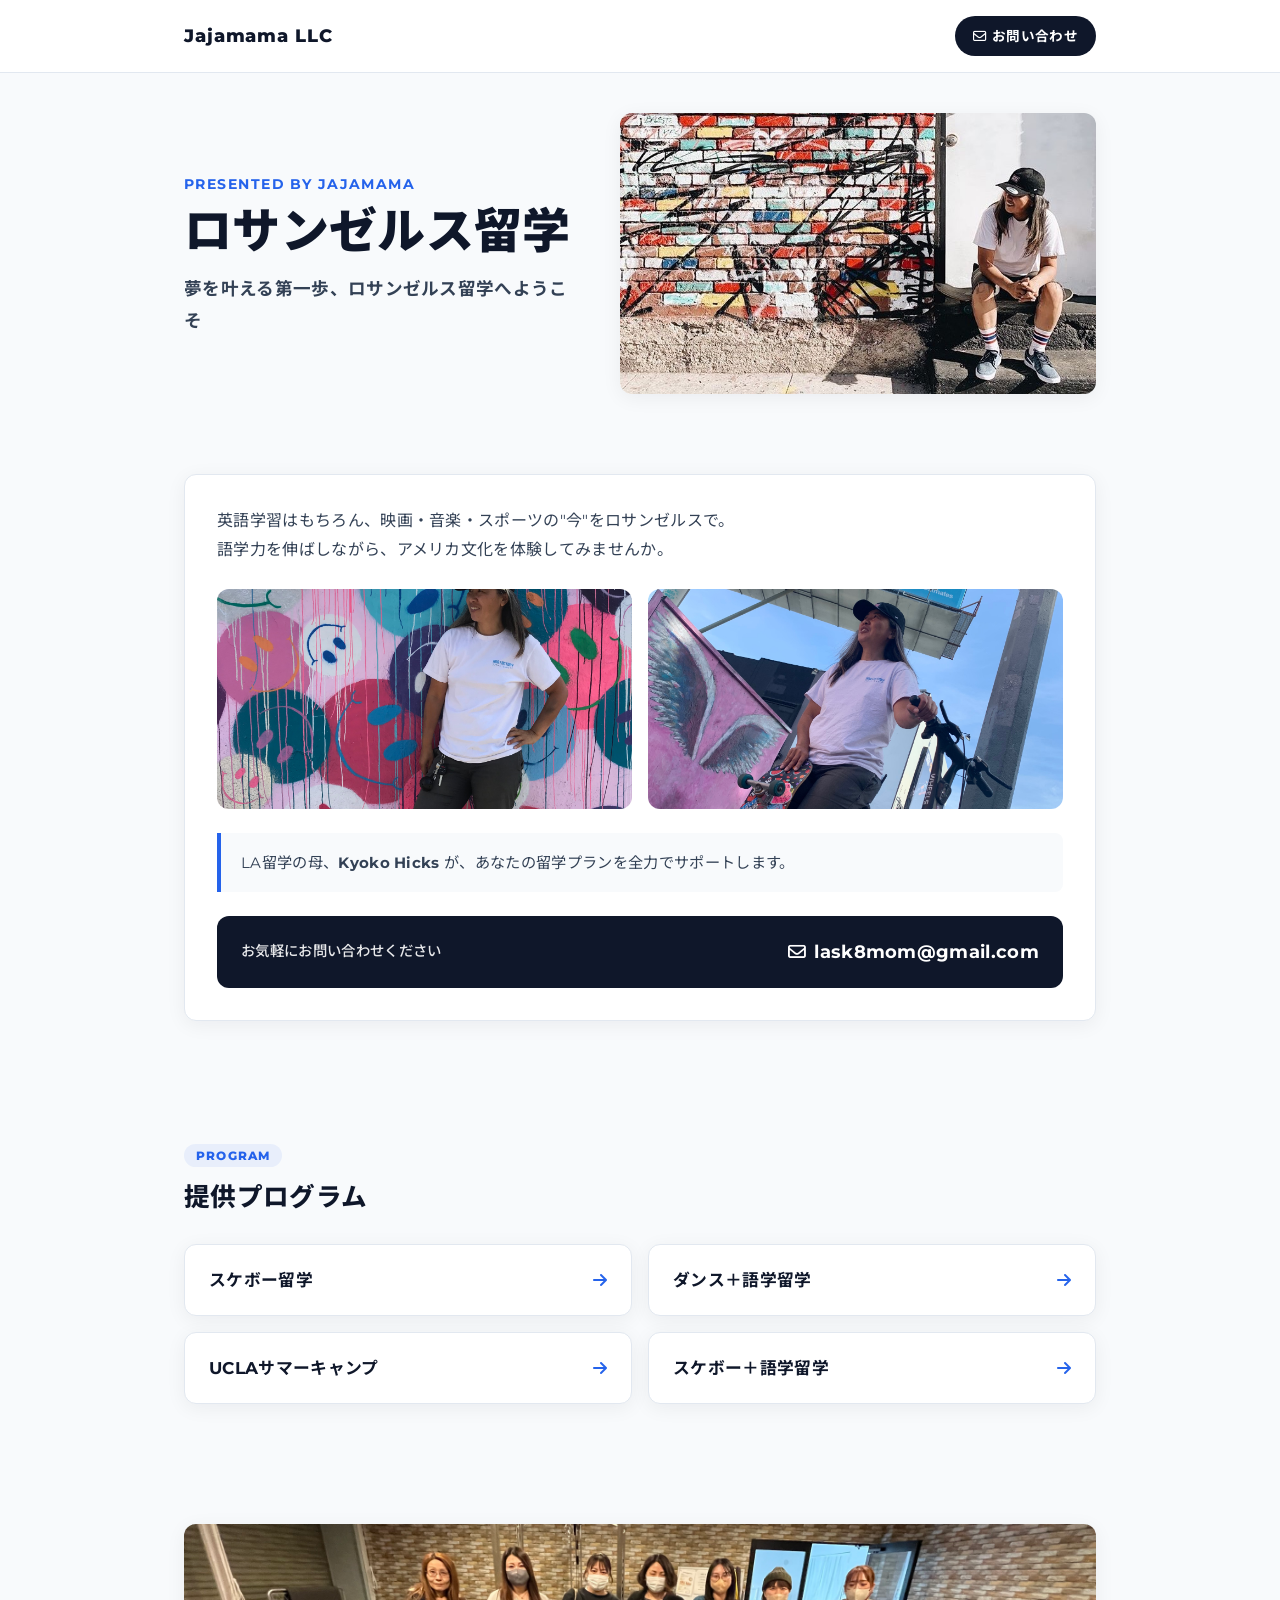
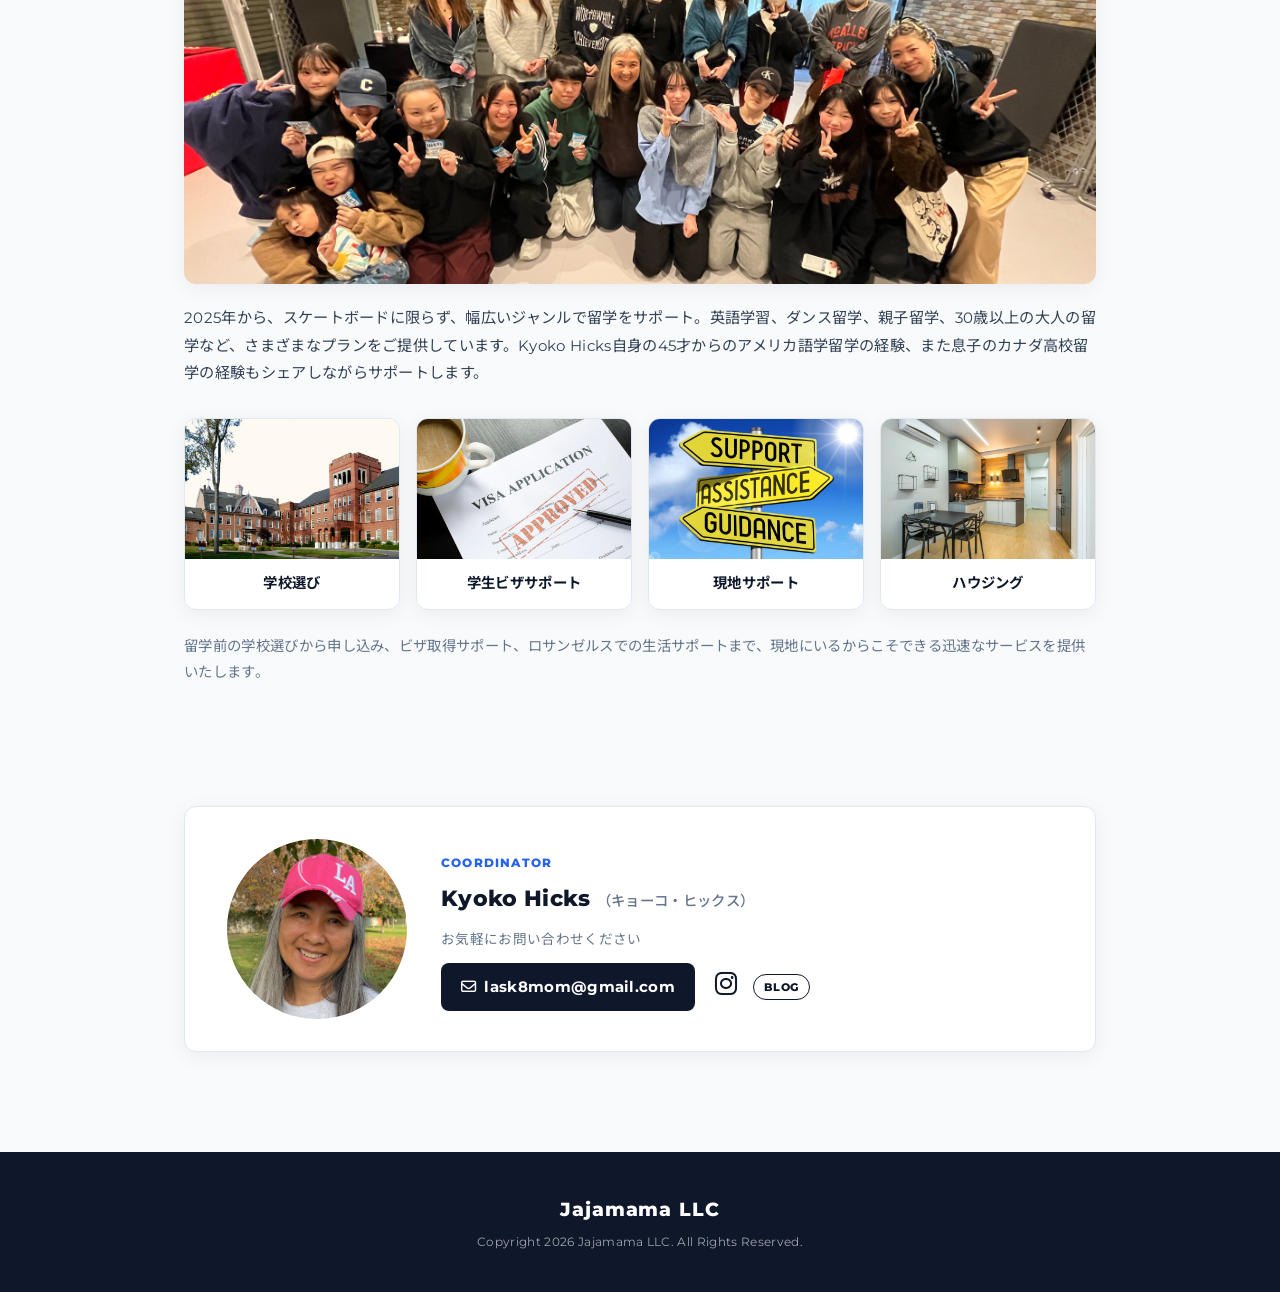
==== index.html @ 01b71aa6 "2.4" ====
<!DOCTYPE html>
<html lang="ja">
<head>
  <meta charset="UTF-8">
  <meta name="viewport" content="width=device-width, initial-scale=1.0">
  <title>ロサンゼルス留学 | Presented by Jajamama</title>
  
  <!-- Cool Modern Fonts (Montserrat & Noto Sans JP) -->
  <link rel="preconnect" href="https://fonts.googleapis.com">
  <link rel="preconnect" href="https://fonts.gstatic.com" crossorigin>
  <link href="https://fonts.googleapis.com/css2?family=Montserrat:wght@600;700;800&family=Noto+Sans+JP:wght@400;500;700;900&display=swap" rel="stylesheet">
  
  <!-- FontAwesome Icons -->
  <link rel="stylesheet" href="https://cdnjs.cloudflare.com/ajax/libs/font-awesome/6.4.0/css/all.min.css">
  <link rel="stylesheet" href="css/style.css?v=2">
</head>
<body>

  <!-- トップナビゲーションバー -->
  <header class="navbar">
    <div class="nav-container">
      <div class="brand-logo">Jajamama LLC</div>
      <a href="mailto:lask8mom@gmail.com" class="nav-btn">
        <i class="fa-regular fa-envelope"></i> お問い合わせ
      </a>
    </div>
  </header>

  <!-- ヒーローセクション -->
  <section class="hero-section">
    <div class="container">
      <div class="hero-inner">
        <div class="hero-text">
          <p class="hero-sub">Presented by Jajamama</p>
          <h1 class="hero-title">ロサンゼルス留学</h1>
          <p class="hero-lead">夢を叶える第一歩、ロサンゼルス留学へようこそ</p>
        </div>
        <div class="hero-img-wrap">
          <img src="images/hero.jpg" alt="ロサンゼルス留学 Main Image">
        </div>
      </div>
    </div>
  </section>

  <main class="main-body">

    <!-- イントロダクション -->
    <section class="section intro-section">
      <div class="container">
        <div class="intro-box">
          <p class="intro-desc">
            英語学習はもちろん、映画・音楽・スポーツの"今"をロサンゼルスで。<br>語学力を伸ばしながら、アメリカ文化を体験してみませんか。
          </p>

          <div class="sub-images-grid">
            <div class="img-card"><img src="images/kyoko1.jpg" alt="LAの様子1"></div>
            <div class="img-card"><img src="images/kyoko2.jpg" alt="LAの様子2"></div>
          </div>

          <p class="coordinator-note">
            LA留学の母、<strong>Kyoko Hicks</strong> が、あなたの留学プランを全力でサポートします。
          </p>

          <div class="contact-cta">
            <span class="cta-label">お気軽にお問い合わせください</span>
            <a href="mailto:lask8mom@gmail.com" class="email-btn">
              <i class="fa-regular fa-envelope"></i> lask8mom@gmail.com
            </a>
          </div>
        </div>
      </div>
    </section>

    <!-- プログラム（PROGRAM） -->
    <section class="section program-section">
      <div class="container">
        <div class="section-title-wrap">
          <span class="badge">PROGRAM</span>
          <h2 class="section-title">提供プログラム</h2>
        </div>
        
        <div class="program-grid">
          <a href="#" class="program-card">
            <div class="card-content">
              <h3>スケボー留学</h3>
              <i class="fa-solid fa-arrow-right"></i>
            </div>
          </a>
          <a href="#" class="program-card">
            <div class="card-content">
              <h3>ダンス＋語学留学</h3>
              <i class="fa-solid fa-arrow-right"></i>
            </div>
          </a>
          <a href="#" class="program-card">
            <div class="card-content">
              <h3>UCLAサマーキャンプ</h3>
              <i class="fa-solid fa-arrow-right"></i>
            </div>
          </a>
          <a href="#" class="program-card">
            <div class="card-content">
              <h3>スケボー＋語学留学</h3>
              <i class="fa-solid fa-arrow-right"></i>
            </div>
          </a>
        </div>
      </div>
    </section>

    <!-- サービス・サポート内容 -->
    <section class="section service-section">
      <div class="container">
        <div class="group-hero-img">
          <img src="images/group.jpg" alt="留学サポートの様子">
        </div>
        
        <p class="service-desc">
          2025年から、スケートボードに限らず、幅広いジャンルで留学をサポート。英語学習、ダンス留学、親子留学、30歳以上の大人の留学など、さまざまなプランをご提供しています。Kyoko Hicks自身の45才からのアメリカ語学留学の経験、また息子のカナダ高校留学の経験もシェアしながらサポートします。
        </p>

        <!-- 4つのサポート領域 -->
        <div class="support-grid">
          <div class="support-card">
            <div class="card-img-box">
              <img src="images/support-school.jpg" alt="学校選び">
            </div>
            <h4>学校選び</h4>
          </div>
          <div class="support-card">
            <div class="card-img-box">
              <img src="images/support-visa.jpg" alt="学生ビザサポート">
            </div>
            <h4>学生ビザサポート</h4>
          </div>
          <div class="support-card">
            <div class="card-img-box">
              <img src="images/support-local.jpg" alt="現地サポート">
            </div>
            <h4>現地サポート</h4>
          </div>
          <div class="support-card">
            <div class="card-img-box">
              <img src="images/support-housing.jpg" alt="ハウジング">
            </div>
            <h4>ハウジング</h4>
          </div>
        </div>

        <p class="service-footer-note">
          留学前の学校選びから申し込み、ビザ取得サポート、ロサンゼルスでの生活サポートまで、現地にいるからこそできる迅速なサービスを提供いたします。
        </p>
      </div>
    </section>

    <!-- プロフィールセクション -->
    <section class="section profile-section">
      <div class="container">
        <div class="profile-card">
          <div class="profile-img-box">
            <img src="images/kyoko-profile.jpg" alt="Kyoko Hicks">
          </div>
          <div class="profile-info">
            <span class="role-tag">COORDINATOR</span>
            <h3 class="profile-name">
              Kyoko Hicks <span class="ja">（キョーコ・ヒックス）</span>
            </h3>
            <p class="contact-label">お気軽にお問い合わせください</p>
            
            <div class="profile-actions">
              <a href="mailto:lask8mom@gmail.com" class="profile-email-btn">
                <i class="fa-regular fa-envelope"></i> lask8mom@gmail.com
              </a>
              <div class="sns-links">
                <a href="#" target="_blank" rel="noopener" aria-label="Instagram"><i class="fa-brands fa-instagram"></i></a>
                <a href="#" target="_blank" rel="noopener" class="blog-btn">BLOG</a>
              </div>
            </div>
          </div>
        </div>
      </div>
    </section>

  </main>

  <!-- フッター -->
  <footer class="site-footer">
    <div class="container">
      <h2 class="footer-brand">Jajamama LLC</h2>
      <p class="copyright">Copyright 2026 Jajamama LLC. All Rights Reserved.</p>
    </div>
  </footer>

</body>
</html>
---- css/style.css ----
@charset "UTF-8";

/* ==========================================
   Design System & Modern Reset
   ========================================== */
:root {
  --color-bg: #F8FAFC;           /* 洗練されたライトグレー背景 */
  --color-card: #FFFFFF;         /* 純白カード */
  --color-primary: #0F172A;      /* ダークネイビー（圧倒的な信頼感） */
  --color-accent: #2563EB;       /* ロイヤルブルー（知性・アクセント） */
  --color-text: #334155;         /* シャープなダークグレーテキスト */
  --color-muted: #64748B;        /* サブテキスト */
  --color-border: #E2E8F0;       /* 薄い境界線 */
  
  --font-cool: 'Montserrat', 'Noto Sans JP', -apple-system, sans-serif;
  --radius: 12px;
  --shadow: 0 4px 20px rgba(15, 23, 42, 0.06);
  --shadow-hover: 0 10px 25px rgba(15, 23, 42, 0.12);
  --transition: all 0.25s cubic-bezier(0.16, 1, 0.3, 1);
}

* {
  box-sizing: border-box;
  margin: 0;
  padding: 0;
}

body {
  font-family: var(--font-cool);
  background-color: var(--color-bg);
  color: var(--color-text);
  line-height: 1.8;
  letter-spacing: 0.02em;
  -webkit-font-smoothing: antialiased;
}

img {
  max-width: 100%;
  height: auto;
  display: block;
}

a {
  color: inherit;
  text-decoration: none;
  transition: var(--transition);
}

/* PC・スマホ共通の最適なメインコンテナ (最大960px) */
.container {
  max-width: 960px;
  margin: 0 auto;
  padding: 0 24px;
}

.section {
  padding: 60px 0;
}

/* ==========================================
   Navbar
   ========================================== */
.navbar {
  position: sticky;
  top: 0;
  z-index: 100;
  background-color: rgba(255, 255, 255, 0.9);
  backdrop-filter: blur(10px);
  border-bottom: 1px solid var(--color-border);
  padding: 16px 0;
}

.nav-container {
  max-width: 960px;
  margin: 0 auto;
  padding: 0 24px;
  display: flex;
  justify-content: space-between;
  align-items: center;
}

.brand-logo {
  font-size: 1.1rem;
  font-weight: 800;
  letter-spacing: 0.05em;
  color: var(--color-primary);
}

.nav-btn {
  font-size: 0.85rem;
  font-weight: 700;
  background-color: var(--color-primary);
  color: #fff;
  padding: 8px 18px;
  border-radius: 50px;
}

.nav-btn:hover {
  background-color: var(--color-accent);
}

/* ==========================================
   Hero Section
   ========================================== */
.hero-section {
  padding: 40px 0 20px;
}

.hero-inner {
  display: grid;
  grid-template-columns: 1fr;
  gap: 24px;
}

@media (min-width: 768px) {
  .hero-inner {
    grid-template-columns: 1fr 1.2fr;
    align-items: center;
    gap: 40px;
  }
}

.hero-sub {
  font-size: 0.9rem;
  font-weight: 700;
  color: var(--color-accent);
  letter-spacing: 0.1em;
  text-transform: uppercase;
}

.hero-title {
  font-size: clamp(2rem, 4vw, 3rem);
  font-weight: 900;
  color: var(--color-primary);
  line-height: 1.2;
  margin: 6px 0 12px;
}

.hero-lead {
  font-size: 1.1rem;
  font-weight: 700;
  color: var(--color-text);
}

.hero-img-wrap {
  border-radius: var(--radius);
  overflow: hidden;
  box-shadow: var(--shadow);
}

.hero-img-wrap img {
  width: 100%;
  max-height: 420px;
  object-fit: cover;
}

/* ==========================================
   Intro Section
   ========================================== */
.intro-box {
  background-color: var(--color-card);
  padding: 32px;
  border-radius: var(--radius);
  border: 1px solid var(--color-border);
  box-shadow: var(--shadow);
}

.intro-desc {
  font-size: 1rem;
  margin-bottom: 24px;
  color: var(--color-text);
}

.sub-images-grid {
  display: grid;
  grid-template-columns: 1fr 1fr;
  gap: 16px;
  margin-bottom: 24px;
}

.img-card {
  border-radius: var(--radius);
  overflow: hidden;
}

.img-card img {
  width: 100%;
  height: 220px;
  object-fit: cover;
}

.coordinator-note {
  font-size: 0.95rem;
  padding: 16px 20px;
  background-color: var(--color-bg);
  border-left: 4px solid var(--color-accent);
  border-radius: 0 8px 8px 0;
  margin-bottom: 24px;
}

.contact-cta {
  display: flex;
  flex-direction: column;
  gap: 8px;
  background-color: var(--color-primary);
  color: #fff;
  padding: 20px 24px;
  border-radius: var(--radius);
}

@media (min-width: 600px) {
  .contact-cta {
    flex-direction: row;
    justify-content: space-between;
    align-items: center;
  }
}

.cta-label {
  font-size: 0.9rem;
  font-weight: 500;
  opacity: 0.9;
}

.email-btn {
  font-size: 1.1rem;
  font-weight: 700;
  color: #fff;
  display: inline-flex;
  align-items: center;
  gap: 8px;
}

.email-btn:hover {
  color: #93C5FD;
}

/* ==========================================
   Program Section
   ========================================== */
.section-title-wrap {
  margin-bottom: 24px;
}

.badge {
  font-size: 0.75rem;
  font-weight: 800;
  color: var(--color-accent);
  letter-spacing: 0.1em;
  background: rgba(37, 99, 235, 0.08);
  padding: 4px 12px;
  border-radius: 50px;
}

.section-title {
  font-size: 1.6rem;
  font-weight: 800;
  color: var(--color-primary);
  margin-top: 4px;
}

.program-grid {
  display: grid;
  grid-template-columns: 1fr;
  gap: 16px;
}

@media (min-width: 600px) {
  .program-grid {
    grid-template-columns: 1fr 1fr;
  }
}

.program-card {
  background-color: var(--color-card);
  border: 1px solid var(--color-border);
  border-radius: var(--radius);
  padding: 20px 24px;
  box-shadow: var(--shadow);
}

.program-card .card-content {
  display: flex;
  justify-content: space-between;
  align-items: center;
}

.program-card h3 {
  font-size: 1.05rem;
  font-weight: 700;
  color: var(--color-primary);
}

.program-card i {
  color: var(--color-accent);
  transition: var(--transition);
}

.program-card:hover {
  transform: translateY(-2px);
  border-color: var(--color-accent);
  box-shadow: var(--shadow-hover);
}

.program-card:hover i {
  transform: translateX(4px);
}

/* ==========================================
   Service Section
   ========================================== */
.group-hero-img {
  border-radius: var(--radius);
  overflow: hidden;
  margin-bottom: 20px;
  box-shadow: var(--shadow);
}

.group-hero-img img {
  width: 100%;
  max-height: 360px;
  object-fit: cover;
}

.service-desc {
  font-size: 0.95rem;
  margin-bottom: 32px;
}

/* 4つのサポートカード (PCでは4列、スマホでは2列) */
.support-grid {
  display: grid;
  grid-template-columns: repeat(2, 1fr);
  gap: 16px;
  margin-bottom: 24px;
}

@media (min-width: 768px) {
  .support-grid {
    grid-template-columns: repeat(4, 1fr);
  }
}

.support-card {
  background-color: var(--color-card);
  border: 1px solid var(--color-border);
  border-radius: var(--radius);
  overflow: hidden;
  box-shadow: var(--shadow);
  text-align: center;
  transition: var(--transition);
}

.support-card:hover {
  transform: translateY(-4px);
  box-shadow: var(--shadow-hover);
}

.support-card .card-img-box img {
  width: 100%;
  height: 140px;
  object-fit: cover;
}

.support-card h4 {
  font-size: 0.9rem;
  font-weight: 700;
  padding: 12px;
  color: var(--color-primary);
}

.service-footer-note {
  font-size: 0.9rem;
  color: var(--color-muted);
}

/* ==========================================
   Profile Section
   ========================================== */
.profile-card {
  background-color: var(--color-card);
  border: 1px solid var(--color-border);
  border-radius: var(--radius);
  padding: 32px;
  box-shadow: var(--shadow);
  display: grid;
  grid-template-columns: 1fr;
  gap: 24px;
  align-items: center;
}

@media (min-width: 640px) {
  .profile-card {
    grid-template-columns: 200px 1fr;
  }
}

.profile-img-box img {
  width: 180px;
  height: 180px;
  border-radius: 50%;
  object-fit: cover;
  margin: 0 auto;
}

.role-tag {
  font-size: 0.75rem;
  font-weight: 800;
  color: var(--color-accent);
  letter-spacing: 0.1em;
}

.profile-name {
  font-size: 1.4rem;
  font-weight: 800;
  color: var(--color-primary);
  margin: 2px 0 8px;
}

.profile-name .ja {
  font-size: 0.9rem;
  font-weight: 500;
  color: var(--color-muted);
}

.contact-label {
  font-size: 0.85rem;
  color: var(--color-muted);
  margin-bottom: 12px;
}

.profile-actions {
  display: flex;
  flex-direction: column;
  gap: 12px;
}

@media (min-width: 600px) {
  .profile-actions {
    flex-direction: row;
    align-items: center;
    gap: 20px;
  }
}

.profile-email-btn {
  display: inline-flex;
  align-items: center;
  gap: 8px;
  background-color: var(--color-primary);
  color: #fff;
  font-weight: 700;
  padding: 10px 20px;
  border-radius: 8px;
  font-size: 0.95rem;
}

.profile-email-btn:hover {
  background-color: var(--color-accent);
}

.sns-links {
  display: flex;
  align-items: center;
  gap: 16px;
}

.sns-links i {
  font-size: 1.6rem;
  color: var(--color-primary);
}

.blog-btn {
  font-size: 0.7rem;
  font-weight: 800;
  letter-spacing: 0.05em;
  border: 1.5px solid var(--color-primary);
  padding: 2px 10px;
  border-radius: 50px;
  color: var(--color-primary);
}

/* ==========================================
   Footer
   ========================================== */
.site-footer {
  background-color: var(--color-primary);
  color: #fff;
  text-align: center;
  padding: 40px 0;
  margin-top: 40px;
}

.footer-brand {
  font-size: 1.2rem;
  font-weight: 800;
  letter-spacing: 0.05em;
  margin-bottom: 4px;
}

.copyright {
  font-size: 0.75rem;
  opacity: 0.6;
}
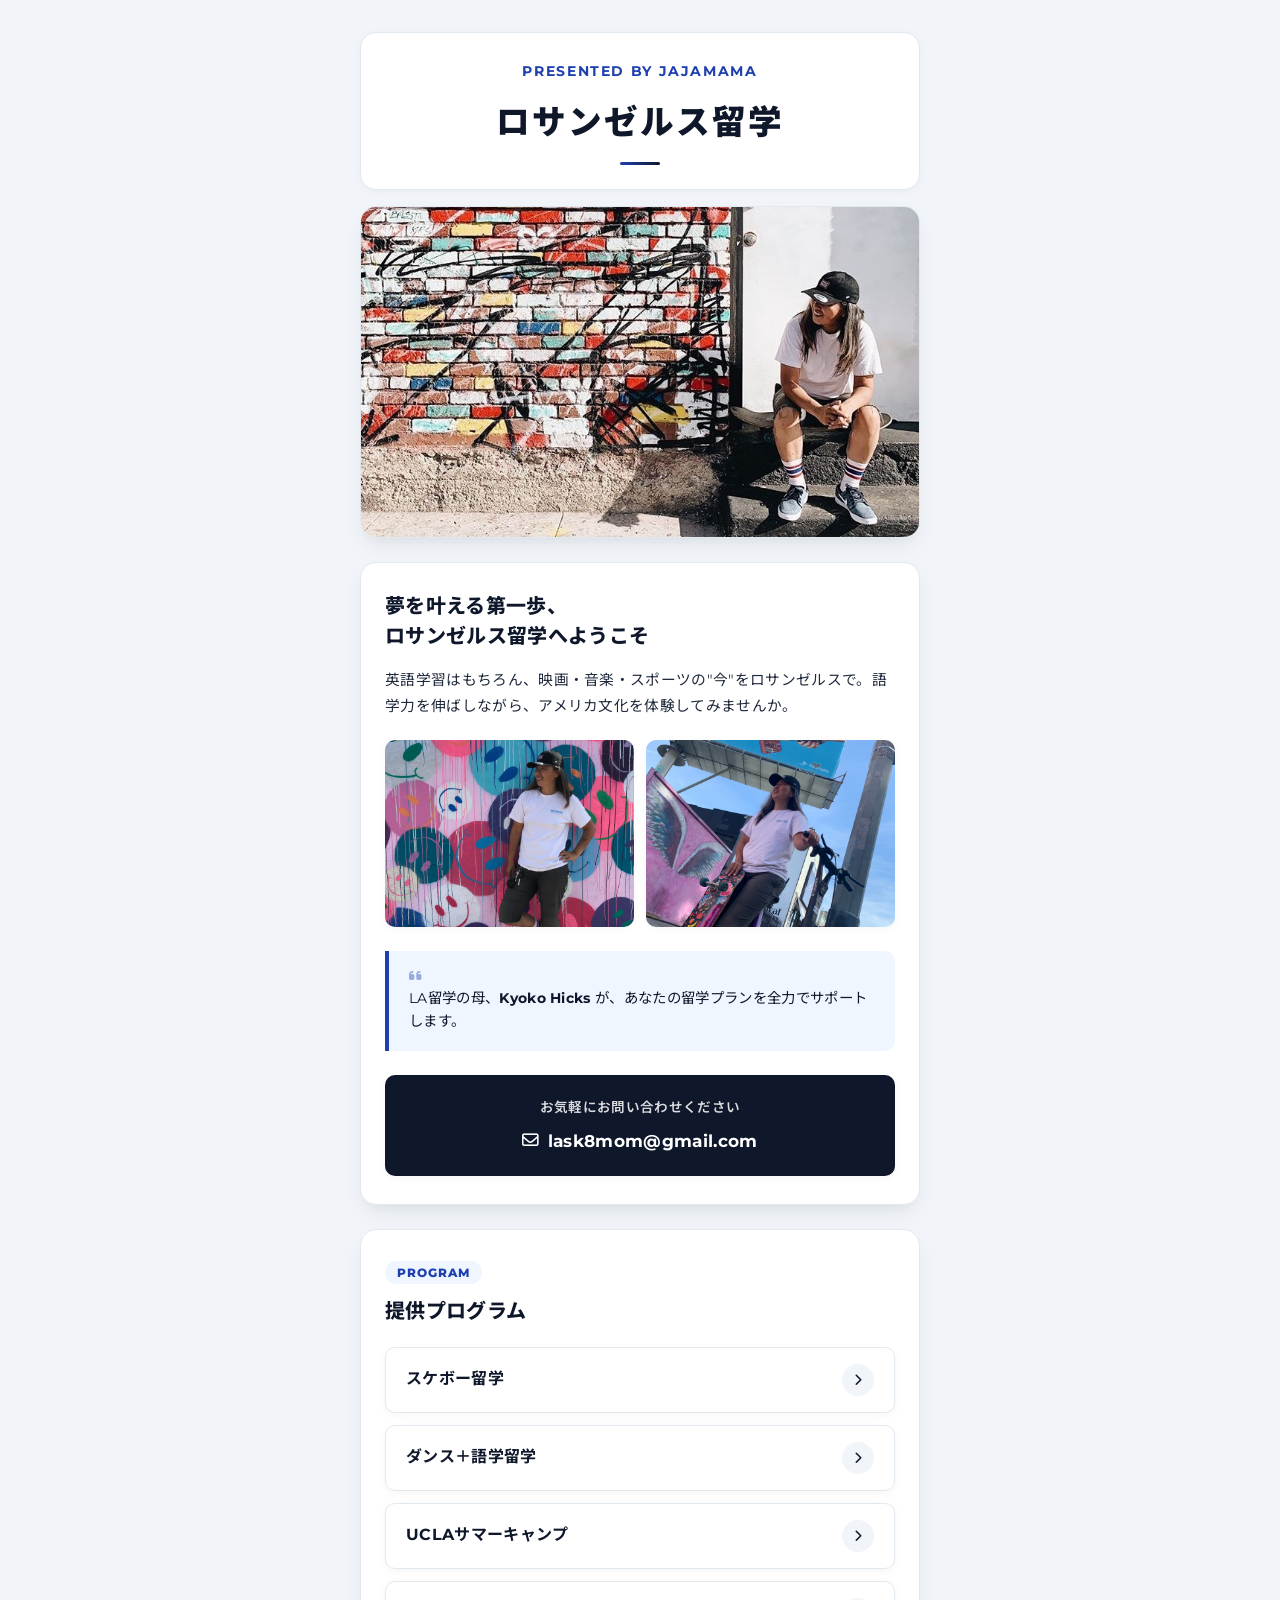
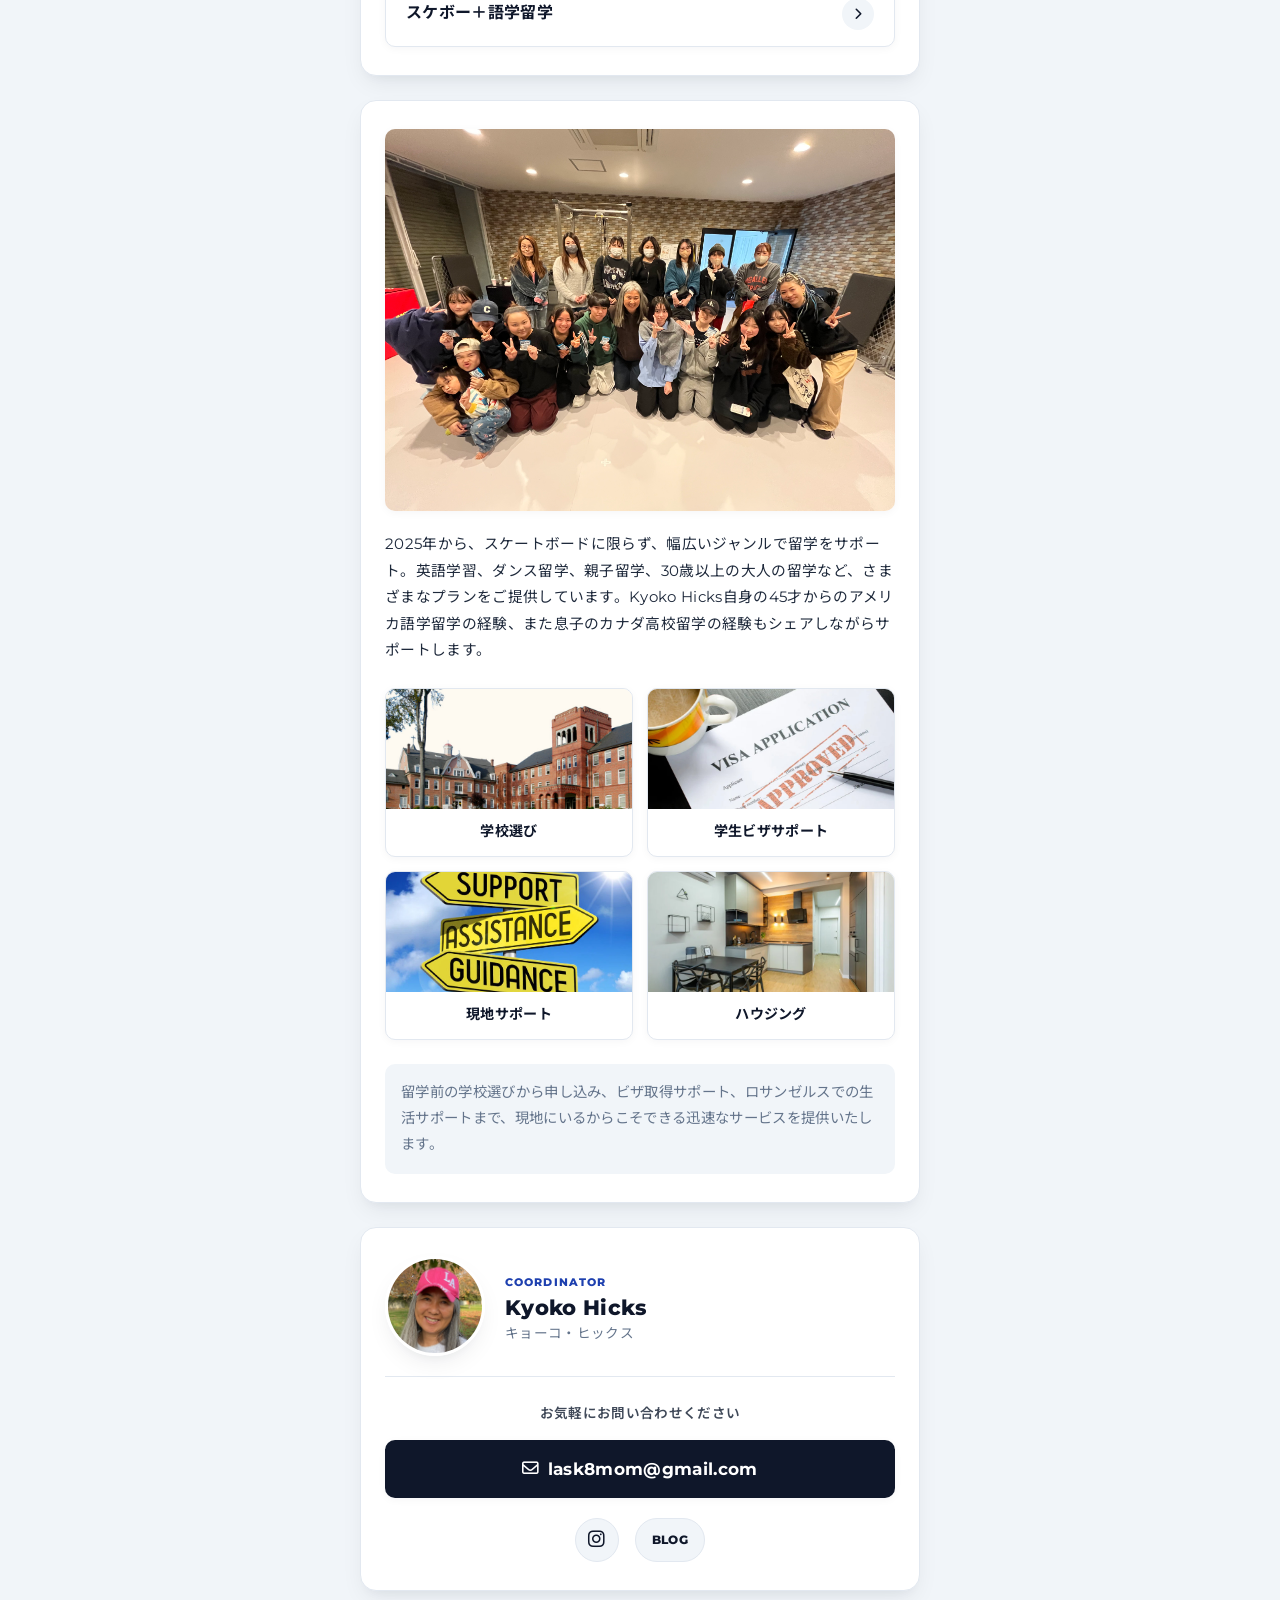
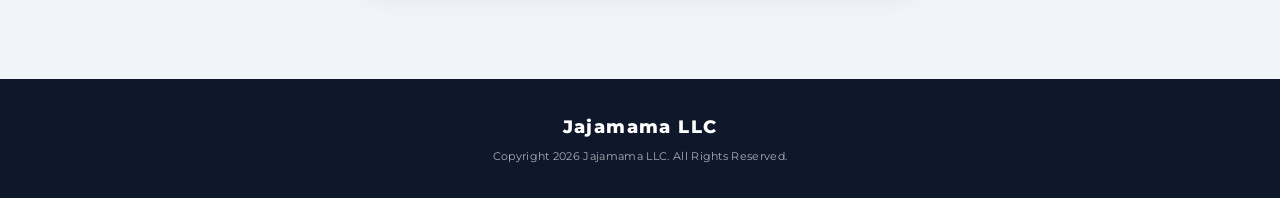
==== commit d4e28076: "2.5" ====
--- a/index.html
+++ b/index.html
@@ -5,188 +5,167 @@
   <meta name="viewport" content="width=device-width, initial-scale=1.0">
   <title>ロサンゼルス留学 | Presented by Jajamama</title>
   
-  <!-- Cool Modern Fonts (Montserrat & Noto Sans JP) -->
+  <!-- クールな標準フォント (Montserrat & Noto Sans JP) -->
   <link rel="preconnect" href="https://fonts.googleapis.com">
   <link rel="preconnect" href="https://fonts.gstatic.com" crossorigin>
   <link href="https://fonts.googleapis.com/css2?family=Montserrat:wght@600;700;800&family=Noto+Sans+JP:wght@400;500;700;900&display=swap" rel="stylesheet">
   
-  <!-- FontAwesome Icons -->
+  <!-- FontAwesome (アイコン) -->
   <link rel="stylesheet" href="https://cdnjs.cloudflare.com/ajax/libs/font-awesome/6.4.0/css/all.min.css">
-  <link rel="stylesheet" href="css/style.css?v=2">
+  
+  <!-- キャッシュ防止のパラメータ付与 -->
+  <link rel="stylesheet" href="css/style.css?v=4">
 </head>
 <body>
 
-  <!-- トップナビゲーションバー -->
-  <header class="navbar">
-    <div class="nav-container">
-      <div class="brand-logo">Jajamama LLC</div>
-      <a href="mailto:lask8mom@gmail.com" class="nav-btn">
-        <i class="fa-regular fa-envelope"></i> お問い合わせ
-      </a>
-    </div>
-  </header>
+  <div class="site-container">
 
-  <!-- ヒーローセクション -->
-  <section class="hero-section">
-    <div class="container">
-      <div class="hero-inner">
-        <div class="hero-text">
-          <p class="hero-sub">Presented by Jajamama</p>
-          <h1 class="hero-title">ロサンゼルス留学</h1>
-          <p class="hero-lead">夢を叶える第一歩、ロサンゼルス留学へようこそ</p>
-        </div>
-        <div class="hero-img-wrap">
-          <img src="images/hero.jpg" alt="ロサンゼルス留学 Main Image">
-        </div>
+    <!-- ヒーローエリア -->
+    <header class="hero">
+      <div class="hero-brand">
+        <span class="subtitle">Presented by Jajamama</span>
+        <h1 class="main-title">ロサンゼルス留学</h1>
+        <div class="title-line"></div>
       </div>
-    </div>
-  </section>
+      <div class="main-img-wrap">
+        <img src="images/hero.jpg" alt="ロサンゼルス留学">
+      </div>
+    </header>
 
-  <main class="main-body">
+    <!-- 挨拶・イントロ -->
+    <section class="card-section intro">
+      <h2 class="intro-title">夢を叶える第一歩、<br>ロサンゼルス留学へようこそ</h2>
+      <p class="desc">
+        英語学習はもちろん、映画・音楽・スポーツの"今"をロサンゼルスで。語学力を伸ばしながら、アメリカ文化を体験してみませんか。
+      </p>
 
-    <!-- イントロダクション -->
-    <section class="section intro-section">
-      <div class="container">
-        <div class="intro-box">
-          <p class="intro-desc">
-            英語学習はもちろん、映画・音楽・スポーツの"今"をロサンゼルスで。<br>語学力を伸ばしながら、アメリカ文化を体験してみませんか。
-          </p>
+      <div class="sub-images">
+        <div class="img-box"><img src="images/kyoko1.jpg" alt="LAの街並み1"></div>
+        <div class="img-box"><img src="images/kyoko2.jpg" alt="LAの街並み2"></div>
+      </div>
 
-          <div class="sub-images-grid">
-            <div class="img-card"><img src="images/kyoko1.jpg" alt="LAの様子1"></div>
-            <div class="img-card"><img src="images/kyoko2.jpg" alt="LAの様子2"></div>
-          </div>
+      <div class="coordinator-box">
+        <i class="fa-solid fa-quote-left quote-icon"></i>
+        <p class="support-text">
+          LA留学の母、<strong>Kyoko Hicks</strong> が、あなたの留学プランを全力でサポートします。
+        </p>
+      </div>
 
-          <p class="coordinator-note">
-            LA留学の母、<strong>Kyoko Hicks</strong> が、あなたの留学プランを全力でサポートします。
-          </p>
-
-          <div class="contact-cta">
-            <span class="cta-label">お気軽にお問い合わせください</span>
-            <a href="mailto:lask8mom@gmail.com" class="email-btn">
-              <i class="fa-regular fa-envelope"></i> lask8mom@gmail.com
-            </a>
-          </div>
-        </div>
+      <div class="contact-box">
+        <p class="contact-title">お気軽にお問い合わせください</p>
+        <a href="mailto:lask8mom@gmail.com" class="email-btn">
+          <i class="fa-regular fa-envelope"></i> lask8mom@gmail.com
+        </a>
       </div>
     </section>
 
-    <!-- プログラム（PROGRAM） -->
-    <section class="section program-section">
-      <div class="container">
-        <div class="section-title-wrap">
-          <span class="badge">PROGRAM</span>
-          <h2 class="section-title">提供プログラム</h2>
+    <!-- プログラム選択ボタン -->
+    <section class="card-section programs">
+      <div class="section-header">
+        <span class="section-badge">PROGRAM</span>
+        <h2 class="section-heading">提供プログラム</h2>
+      </div>
+      
+      <div class="program-list">
+        <a href="#" class="btn-program">
+          <span class="prog-text">スケボー留学</span>
+          <span class="arrow-circle"><i class="fa-solid fa-chevron-right"></i></span>
+        </a>
+        <a href="#" class="btn-program">
+          <span class="prog-text">ダンス＋語学留学</span>
+          <span class="arrow-circle"><i class="fa-solid fa-chevron-right"></i></span>
+        </a>
+        <a href="#" class="btn-program">
+          <span class="prog-text">UCLAサマーキャンプ</span>
+          <span class="arrow-circle"><i class="fa-solid fa-chevron-right"></i></span>
+        </a>
+        <a href="#" class="btn-program">
+          <span class="prog-text">スケボー＋語学留学</span>
+          <span class="arrow-circle"><i class="fa-solid fa-chevron-right"></i></span>
+        </a>
+      </div>
+    </section>
+
+    <!-- サポート実績・案内 -->
+    <section class="card-section services">
+      <div class="group-img-wrap">
+        <img src="images/group.jpg" alt="留学サポートの様子">
+      </div>
+      
+      <p class="service-desc">
+        2025年から、スケートボードに限らず、幅広いジャンルで留学をサポート。英語学習、ダンス留学、親子留学、30歳以上の大人の留学など、さまざまなプランをご提供しています。Kyoko Hicks自身の45才からのアメリカ語学留学の経験、また息子のカナダ高校留学の経験もシェアしながらサポートします。
+      </p>
+
+      <!-- 4つのサポート領域 -->
+      <div class="grid-support">
+        <div class="support-card">
+          <div class="card-img-holder">
+            <img src="images/support-school.jpg" alt="学校選び">
+          </div>
+          <p>学校選び</p>
         </div>
+        <div class="support-card">
+          <div class="card-img-holder">
+            <img src="images/support-visa.jpg" alt="学生ビザサポート">
+          </div>
+          <p>学生ビザサポート</p>
+        </div>
+        <div class="support-card">
+          <div class="card-img-holder">
+            <img src="images/support-local.jpg" alt="現地サポート">
+          </div>
+          <p>現地サポート</p>
+        </div>
+        <div class="support-card">
+          <div class="card-img-holder">
+            <img src="images/support-housing.jpg" alt="ハウジング">
+          </div>
+          <p>ハウジング</p>
+        </div>
+      </div>
+
+      <p class="service-footer-text">
+        留学前の学校選びから申し込み、ビザ取得サポート、ロサンゼルスでの生活サポートまで、現地にいるからこそできる迅速なサービスを提供いたします。
+      </p>
+    </section>
+
+    <!-- プロフィール -->
+    <section class="card-section profile">
+      <div class="profile-header">
+        <div class="profile-img-wrap">
+          <img src="images/kyoko-profile.jpg" alt="Kyoko Hicks">
+        </div>
+        <div class="profile-titles">
+          <span class="role-badge">COORDINATOR</span>
+          <h3 class="profile-name">Kyoko Hicks</h3>
+          <p class="profile-ja">キョーコ・ヒックス</p>
+        </div>
+      </div>
+
+      <div class="profile-body">
+        <p class="contact-title">お気軽にお問い合わせください</p>
         
-        <div class="program-grid">
-          <a href="#" class="program-card">
-            <div class="card-content">
-              <h3>スケボー留学</h3>
-              <i class="fa-solid fa-arrow-right"></i>
-            </div>
+        <a href="mailto:lask8mom@gmail.com" class="email-btn full-btn">
+          <i class="fa-regular fa-envelope"></i> lask8mom@gmail.com
+        </a>
+
+        <div class="sns-row">
+          <a href="#" target="_blank" rel="noopener" class="sns-btn insta" aria-label="Instagram">
+            <i class="fa-brands fa-instagram"></i>
           </a>
-          <a href="#" class="program-card">
-            <div class="card-content">
-              <h3>ダンス＋語学留学</h3>
-              <i class="fa-solid fa-arrow-right"></i>
-            </div>
-          </a>
-          <a href="#" class="program-card">
-            <div class="card-content">
-              <h3>UCLAサマーキャンプ</h3>
-              <i class="fa-solid fa-arrow-right"></i>
-            </div>
-          </a>
-          <a href="#" class="program-card">
-            <div class="card-content">
-              <h3>スケボー＋語学留学</h3>
-              <i class="fa-solid fa-arrow-right"></i>
-            </div>
+          <a href="#" target="_blank" rel="noopener" class="sns-btn blog">
+            BLOG
           </a>
         </div>
       </div>
     </section>
 
-    <!-- サービス・サポート内容 -->
-    <section class="section service-section">
-      <div class="container">
-        <div class="group-hero-img">
-          <img src="images/group.jpg" alt="留学サポートの様子">
-        </div>
-        
-        <p class="service-desc">
-          2025年から、スケートボードに限らず、幅広いジャンルで留学をサポート。英語学習、ダンス留学、親子留学、30歳以上の大人の留学など、さまざまなプランをご提供しています。Kyoko Hicks自身の45才からのアメリカ語学留学の経験、また息子のカナダ高校留学の経験もシェアしながらサポートします。
-        </p>
-
-        <!-- 4つのサポート領域 -->
-        <div class="support-grid">
-          <div class="support-card">
-            <div class="card-img-box">
-              <img src="images/support-school.jpg" alt="学校選び">
-            </div>
-            <h4>学校選び</h4>
-          </div>
-          <div class="support-card">
-            <div class="card-img-box">
-              <img src="images/support-visa.jpg" alt="学生ビザサポート">
-            </div>
-            <h4>学生ビザサポート</h4>
-          </div>
-          <div class="support-card">
-            <div class="card-img-box">
-              <img src="images/support-local.jpg" alt="現地サポート">
-            </div>
-            <h4>現地サポート</h4>
-          </div>
-          <div class="support-card">
-            <div class="card-img-box">
-              <img src="images/support-housing.jpg" alt="ハウジング">
-            </div>
-            <h4>ハウジング</h4>
-          </div>
-        </div>
-
-        <p class="service-footer-note">
-          留学前の学校選びから申し込み、ビザ取得サポート、ロサンゼルスでの生活サポートまで、現地にいるからこそできる迅速なサービスを提供いたします。
-        </p>
-      </div>
-    </section>
-
-    <!-- プロフィールセクション -->
-    <section class="section profile-section">
-      <div class="container">
-        <div class="profile-card">
-          <div class="profile-img-box">
-            <img src="images/kyoko-profile.jpg" alt="Kyoko Hicks">
-          </div>
-          <div class="profile-info">
-            <span class="role-tag">COORDINATOR</span>
-            <h3 class="profile-name">
-              Kyoko Hicks <span class="ja">（キョーコ・ヒックス）</span>
-            </h3>
-            <p class="contact-label">お気軽にお問い合わせください</p>
-            
-            <div class="profile-actions">
-              <a href="mailto:lask8mom@gmail.com" class="profile-email-btn">
-                <i class="fa-regular fa-envelope"></i> lask8mom@gmail.com
-              </a>
-              <div class="sns-links">
-                <a href="#" target="_blank" rel="noopener" aria-label="Instagram"><i class="fa-brands fa-instagram"></i></a>
-                <a href="#" target="_blank" rel="noopener" class="blog-btn">BLOG</a>
-              </div>
-            </div>
-          </div>
-        </div>
-      </div>
-    </section>
-
-  </main>
+  </div>
 
   <!-- フッター -->
   <footer class="site-footer">
-    <div class="container">
-      <h2 class="footer-brand">Jajamama LLC</h2>
+    <div class="footer-inner">
+      <p class="footer-title">Jajamama LLC</p>
       <p class="copyright">Copyright 2026 Jajamama LLC. All Rights Reserved.</p>
     </div>
   </footer>
--- a/css/style.css
+++ b/css/style.css
@@ -1,21 +1,25 @@
 @charset "UTF-8";
 
 /* ==========================================
-   Design System & Modern Reset
+   プロ仕様デザインシステム（色・影・余白）
    ========================================== */
 :root {
-  --color-bg: #F8FAFC;           /* 洗練されたライトグレー背景 */
-  --color-card: #FFFFFF;         /* 純白カード */
-  --color-primary: #0F172A;      /* ダークネイビー（圧倒的な信頼感） */
-  --color-accent: #2563EB;       /* ロイヤルブルー（知性・アクセント） */
-  --color-text: #334155;         /* シャープなダークグレーテキスト */
-  --color-muted: #64748B;        /* サブテキスト */
-  --color-border: #E2E8F0;       /* 薄い境界線 */
+  --primary: #0F172A;       /* 深みのあるオフィシャルネイビー */
+  --accent: #1E40AF;        /* エレガントなブルー */
+  --accent-light: #EFF6FF;  /* 薄いブルー背景 */
+  --text-main: #1E293B;     /* シャープで可読性の高いダークグレー */
+  --text-sub: #64748B;      /* 補助テキスト */
+  --bg-page: #F1F5F9;       /* 背景色 */
+  --bg-card: #FFFFFF;       /* コンテンツカード */
+  --border-color: #E2E8F0;  /* 洗練された境界線 */
   
-  --font-cool: 'Montserrat', 'Noto Sans JP', -apple-system, sans-serif;
-  --radius: 12px;
-  --shadow: 0 4px 20px rgba(15, 23, 42, 0.06);
-  --shadow-hover: 0 10px 25px rgba(15, 23, 42, 0.12);
+  --shadow-sm: 0 2px 8px rgba(15, 23, 42, 0.04);
+  --shadow-md: 0 10px 25px -5px rgba(15, 23, 42, 0.08), 0 8px 10px -6px rgba(15, 23, 42, 0.04);
+  --shadow-hover: 0 14px 28px rgba(15, 23, 42, 0.12);
+  
+  --radius-lg: 16px;
+  --radius-md: 10px;
+  --radius-sm: 6px;
   --transition: all 0.25s cubic-bezier(0.16, 1, 0.3, 1);
 }
 
@@ -26,9 +30,9 @@
 }
 
 body {
-  font-family: var(--font-cool);
-  background-color: var(--color-bg);
-  color: var(--color-text);
+  font-family: 'Montserrat', 'Noto Sans JP', -apple-system, sans-serif;
+  background-color: var(--bg-page);
+  color: var(--text-main);
   line-height: 1.8;
   letter-spacing: 0.02em;
   -webkit-font-smoothing: antialiased;
@@ -43,462 +47,435 @@
 a {
   color: inherit;
   text-decoration: none;
-  transition: var(--transition);
-}
-
-/* PC・スマホ共通の最適なメインコンテナ (最大960px) */
-.container {
-  max-width: 960px;
+}
+
+/* 中央配置のメインラッパー (600px幅固定・スマホ完全対応) */
+.site-container {
+  max-width: 600px;
   margin: 0 auto;
-  padding: 0 24px;
-}
-
-.section {
-  padding: 60px 0;
-}
-
-/* ==========================================
-   Navbar
-   ========================================== */
-.navbar {
-  position: sticky;
-  top: 0;
-  z-index: 100;
-  background-color: rgba(255, 255, 255, 0.9);
-  backdrop-filter: blur(10px);
-  border-bottom: 1px solid var(--color-border);
-  padding: 16px 0;
-}
-
-.nav-container {
-  max-width: 960px;
-  margin: 0 auto;
-  padding: 0 24px;
-  display: flex;
-  justify-content: space-between;
-  align-items: center;
-}
-
-.brand-logo {
-  font-size: 1.1rem;
-  font-weight: 800;
-  letter-spacing: 0.05em;
-  color: var(--color-primary);
-}
-
-.nav-btn {
+  padding: 32px 20px 48px;
+}
+
+/* ==========================================
+   共通カード構造（高級感のあるセクション）
+   ========================================== */
+.card-section {
+  background-color: var(--bg-card);
+  border: 1px solid var(--border-color);
+  border-radius: var(--radius-lg);
+  padding: 28px 24px;
+  margin-bottom: 24px;
+  box-shadow: var(--shadow-md);
+}
+
+/* ==========================================
+   ヒーローエリア（公式感あふれる見出し）
+   ========================================== */
+.hero {
+  margin-bottom: 24px;
+  text-align: center;
+}
+
+.hero-brand {
+  background: var(--bg-card);
+  border: 1px solid var(--border-color);
+  padding: 24px 20px;
+  border-radius: var(--radius-lg);
+  box-shadow: var(--shadow-sm);
+  margin-bottom: 16px;
+}
+
+.hero .subtitle {
+  font-family: 'Montserrat', sans-serif;
   font-size: 0.85rem;
   font-weight: 700;
-  background-color: var(--color-primary);
-  color: #fff;
-  padding: 8px 18px;
+  color: var(--accent);
+  letter-spacing: 0.12em;
+  text-transform: uppercase;
+}
+
+.hero .main-title {
+  font-size: 2.1rem;
+  font-weight: 900;
+  color: var(--primary);
+  margin: 6px 0 10px;
+  letter-spacing: 0.06em;
+}
+
+.title-line {
+  width: 40px;
+  height: 3px;
+  background: linear-gradient(90deg, var(--accent), var(--primary));
+  margin: 0 auto;
+  border-radius: 2px;
+}
+
+.main-img-wrap {
+  border-radius: var(--radius-lg);
+  overflow: hidden;
+  box-shadow: var(--shadow-md);
+  border: 1px solid var(--border-color);
+}
+
+.main-img-wrap img {
+  width: 100%;
+  object-fit: cover;
+}
+
+/* ==========================================
+   イントロダクション
+   ========================================== */
+.intro-title {
+  font-size: 1.25rem;
+  font-weight: 800;
+  line-height: 1.5;
+  margin-bottom: 16px;
+  color: var(--primary);
+}
+
+.intro .desc {
+  font-size: 0.92rem;
+  color: var(--text-main);
+  margin-bottom: 20px;
+}
+
+.sub-images {
+  display: flex;
+  gap: 12px;
+  margin-bottom: 24px;
+}
+
+.sub-images .img-box {
+  flex: 1;
+  border-radius: var(--radius-md);
+  overflow: hidden;
+  box-shadow: var(--shadow-sm);
+}
+
+.sub-images img {
+  width: 100%;
+  aspect-ratio: 4 / 3;
+  object-fit: cover;
+}
+
+/* コーディネーター引用ブロック */
+.coordinator-box {
+  position: relative;
+  background-color: var(--accent-light);
+  border-left: 4px solid var(--accent);
+  padding: 18px 20px 18px 20px;
+  border-radius: 0 var(--radius-md) var(--radius-md) 0;
+  margin-bottom: 24px;
+}
+
+.quote-icon {
+  font-size: 0.9rem;
+  color: var(--accent);
+  opacity: 0.4;
+  margin-bottom: 4px;
+  display: block;
+}
+
+.support-text {
+  font-size: 0.9rem;
+  color: var(--primary);
+  line-height: 1.6;
+}
+
+/* コンタクト（メール） */
+.contact-box {
+  background-color: var(--primary);
+  color: #FFFFFF;
+  padding: 20px;
+  border-radius: var(--radius-md);
+  text-align: center;
+  box-shadow: var(--shadow-sm);
+}
+
+.contact-title {
+  font-size: 0.85rem;
+  font-weight: 600;
+  opacity: 0.85;
+  margin-bottom: 6px;
+}
+
+.email-btn {
+  font-family: 'Montserrat', sans-serif;
+  display: inline-flex;
+  align-items: center;
+  justify-content: center;
+  gap: 8px;
+  font-size: 1.05rem;
+  font-weight: 700;
+  color: #FFFFFF;
+  transition: var(--transition);
+}
+
+.email-btn:hover {
+  opacity: 0.8;
+  transform: translateY(-1px);
+}
+
+/* ==========================================
+   プログラムボタン（プロ仕様カードスタイル）
+   ========================================== */
+.section-header {
+  margin-bottom: 18px;
+}
+
+.section-badge {
+  font-family: 'Montserrat', sans-serif;
+  font-size: 0.75rem;
+  font-weight: 800;
+  color: var(--accent);
+  background: var(--accent-light);
+  padding: 4px 12px;
   border-radius: 50px;
-}
-
-.nav-btn:hover {
-  background-color: var(--color-accent);
-}
-
-/* ==========================================
-   Hero Section
-   ========================================== */
-.hero-section {
-  padding: 40px 0 20px;
-}
-
-.hero-inner {
-  display: grid;
-  grid-template-columns: 1fr;
-  gap: 24px;
-}
-
-@media (min-width: 768px) {
-  .hero-inner {
-    grid-template-columns: 1fr 1.2fr;
-    align-items: center;
-    gap: 40px;
-  }
-}
-
-.hero-sub {
-  font-size: 0.9rem;
+  letter-spacing: 0.08em;
+}
+
+.section-heading {
+  font-size: 1.25rem;
+  font-weight: 800;
+  color: var(--primary);
+  margin-top: 6px;
+}
+
+.program-list {
+  display: flex;
+  flex-direction: column;
+  gap: 12px;
+}
+
+.btn-program {
+  display: flex;
+  justify-content: space-between;
+  align-items: center;
+  width: 100%;
+  padding: 16px 20px;
+  background-color: var(--bg-card);
+  border: 1px solid var(--border-color);
+  border-radius: var(--radius-md);
+  box-shadow: var(--shadow-sm);
+  transition: var(--transition);
+}
+
+.prog-text {
+  font-size: 1rem;
   font-weight: 700;
-  color: var(--color-accent);
-  letter-spacing: 0.1em;
-  text-transform: uppercase;
-}
-
-.hero-title {
-  font-size: clamp(2rem, 4vw, 3rem);
-  font-weight: 900;
-  color: var(--color-primary);
-  line-height: 1.2;
-  margin: 6px 0 12px;
-}
-
-.hero-lead {
-  font-size: 1.1rem;
-  font-weight: 700;
-  color: var(--color-text);
-}
-
-.hero-img-wrap {
-  border-radius: var(--radius);
+  color: var(--primary);
+}
+
+.arrow-circle {
+  width: 32px;
+  height: 32px;
+  background-color: var(--bg-page);
+  border-radius: 50%;
+  display: flex;
+  align-items: center;
+  justify-content: center;
+  font-size: 0.75rem;
+  color: var(--primary);
+  transition: var(--transition);
+}
+
+.btn-program:hover {
+  border-color: var(--accent);
+  box-shadow: var(--shadow-hover);
+  transform: translateY(-2px);
+}
+
+.btn-program:hover .arrow-circle {
+  background-color: var(--accent);
+  color: #FFFFFF;
+}
+
+/* ==========================================
+   サービス・サポート内容
+   ========================================== */
+.group-img-wrap {
+  border-radius: var(--radius-md);
   overflow: hidden;
-  box-shadow: var(--shadow);
-}
-
-.hero-img-wrap img {
-  width: 100%;
-  max-height: 420px;
+  margin-bottom: 20px;
+  box-shadow: var(--shadow-sm);
+}
+
+.group-img-wrap img {
+  width: 100%;
   object-fit: cover;
 }
 
-/* ==========================================
-   Intro Section
-   ========================================== */
-.intro-box {
-  background-color: var(--color-card);
-  padding: 32px;
-  border-radius: var(--radius);
-  border: 1px solid var(--color-border);
-  box-shadow: var(--shadow);
-}
-
-.intro-desc {
-  font-size: 1rem;
-  margin-bottom: 24px;
-  color: var(--color-text);
-}
-
-.sub-images-grid {
+.service-desc {
+  font-size: 0.92rem;
+  color: var(--text-main);
+  margin-bottom: 24px;
+}
+
+/* 4つのサポートカード grid */
+.grid-support {
   display: grid;
   grid-template-columns: 1fr 1fr;
+  gap: 14px;
+  margin-bottom: 24px;
+}
+
+.support-card {
+  text-align: center;
+  background-color: var(--bg-card);
+  border: 1px solid var(--border-color);
+  border-radius: var(--radius-md);
+  overflow: hidden;
+  padding-bottom: 12px;
+  box-shadow: var(--shadow-sm);
+  transition: var(--transition);
+}
+
+.support-card:hover {
+  transform: translateY(-3px);
+  box-shadow: var(--shadow-hover);
+}
+
+.card-img-holder img {
+  width: 100%;
+  height: 120px;
+  object-fit: cover;
+}
+
+.support-card p {
+  font-size: 0.88rem;
+  font-weight: 700;
+  margin-top: 10px;
+  color: var(--primary);
+}
+
+.service-footer-text {
+  font-size: 0.9rem;
+  color: var(--text-sub);
+  background-color: var(--bg-page);
+  padding: 16px;
+  border-radius: var(--radius-md);
+}
+
+/* ==========================================
+   プロフィール
+   ========================================== */
+.profile-header {
+  display: flex;
+  align-items: center;
+  gap: 20px;
+  margin-bottom: 24px;
+  padding-bottom: 20px;
+  border-bottom: 1px solid var(--border-color);
+}
+
+.profile-img-wrap {
+  width: 100px;
+  height: 100px;
+  border-radius: 50%;
+  overflow: hidden;
+  flex-shrink: 0;
+  box-shadow: var(--shadow-md);
+  border: 3px solid var(--bg-card);
+}
+
+.profile-img-wrap img {
+  width: 100%;
+  height: 100%;
+  object-fit: cover;
+}
+
+.role-badge {
+  font-family: 'Montserrat', sans-serif;
+  font-size: 0.7rem;
+  font-weight: 800;
+  color: var(--accent);
+  letter-spacing: 0.1em;
+}
+
+.profile-name {
+  font-size: 1.3rem;
+  font-weight: 800;
+  color: var(--primary);
+  line-height: 1.2;
+}
+
+.profile-ja {
+  font-size: 0.85rem;
+  color: var(--text-sub);
+}
+
+.profile-body {
+  text-align: center;
+}
+
+.full-btn {
+  width: 100%;
+  padding: 14px;
+  background-color: var(--primary);
+  border-radius: var(--radius-md);
+  margin-top: 8px;
+  margin-bottom: 20px;
+  box-shadow: var(--shadow-sm);
+}
+
+.sns-row {
+  display: flex;
+  justify-content: center;
+  align-items: center;
   gap: 16px;
-  margin-bottom: 24px;
-}
-
-.img-card {
-  border-radius: var(--radius);
-  overflow: hidden;
-}
-
-.img-card img {
-  width: 100%;
-  height: 220px;
-  object-fit: cover;
-}
-
-.coordinator-note {
-  font-size: 0.95rem;
-  padding: 16px 20px;
-  background-color: var(--color-bg);
-  border-left: 4px solid var(--color-accent);
-  border-radius: 0 8px 8px 0;
-  margin-bottom: 24px;
-}
-
-.contact-cta {
-  display: flex;
-  flex-direction: column;
-  gap: 8px;
-  background-color: var(--color-primary);
-  color: #fff;
-  padding: 20px 24px;
-  border-radius: var(--radius);
-}
-
-@media (min-width: 600px) {
-  .contact-cta {
-    flex-direction: row;
-    justify-content: space-between;
-    align-items: center;
-  }
-}
-
-.cta-label {
-  font-size: 0.9rem;
-  font-weight: 500;
-  opacity: 0.9;
-}
-
-.email-btn {
+}
+
+.sns-btn {
+  display: inline-flex;
+  align-items: center;
+  justify-content: center;
+  width: 44px;
+  height: 44px;
+  border-radius: 50%;
+  background-color: var(--bg-page);
+  border: 1px solid var(--border-color);
+  color: var(--primary);
+  font-size: 1.2rem;
+  transition: var(--transition);
+}
+
+.sns-btn.blog {
+  width: auto;
+  padding: 0 16px;
+  border-radius: 50px;
+  font-family: 'Montserrat', sans-serif;
+  font-size: 0.75rem;
+  font-weight: 800;
+}
+
+.sns-btn:hover {
+  background-color: var(--primary);
+  color: #FFFFFF;
+  border-color: var(--primary);
+  transform: translateY(-2px);
+}
+
+/* ==========================================
+   フッター
+   ========================================== */
+.site-footer {
+  background-color: var(--primary);
+  color: #FFFFFF;
+  text-align: center;
+  padding: 32px 20px;
+  margin-top: 16px;
+}
+
+.footer-title {
+  font-family: 'Montserrat', sans-serif;
   font-size: 1.1rem;
-  font-weight: 700;
-  color: #fff;
-  display: inline-flex;
-  align-items: center;
-  gap: 8px;
-}
-
-.email-btn:hover {
-  color: #93C5FD;
-}
-
-/* ==========================================
-   Program Section
-   ========================================== */
-.section-title-wrap {
-  margin-bottom: 24px;
-}
-
-.badge {
-  font-size: 0.75rem;
-  font-weight: 800;
-  color: var(--color-accent);
-  letter-spacing: 0.1em;
-  background: rgba(37, 99, 235, 0.08);
-  padding: 4px 12px;
-  border-radius: 50px;
-}
-
-.section-title {
-  font-size: 1.6rem;
-  font-weight: 800;
-  color: var(--color-primary);
-  margin-top: 4px;
-}
-
-.program-grid {
-  display: grid;
-  grid-template-columns: 1fr;
-  gap: 16px;
-}
-
-@media (min-width: 600px) {
-  .program-grid {
-    grid-template-columns: 1fr 1fr;
-  }
-}
-
-.program-card {
-  background-color: var(--color-card);
-  border: 1px solid var(--color-border);
-  border-radius: var(--radius);
-  padding: 20px 24px;
-  box-shadow: var(--shadow);
-}
-
-.program-card .card-content {
-  display: flex;
-  justify-content: space-between;
-  align-items: center;
-}
-
-.program-card h3 {
-  font-size: 1.05rem;
-  font-weight: 700;
-  color: var(--color-primary);
-}
-
-.program-card i {
-  color: var(--color-accent);
-  transition: var(--transition);
-}
-
-.program-card:hover {
-  transform: translateY(-2px);
-  border-color: var(--color-accent);
-  box-shadow: var(--shadow-hover);
-}
-
-.program-card:hover i {
-  transform: translateX(4px);
-}
-
-/* ==========================================
-   Service Section
-   ========================================== */
-.group-hero-img {
-  border-radius: var(--radius);
-  overflow: hidden;
-  margin-bottom: 20px;
-  box-shadow: var(--shadow);
-}
-
-.group-hero-img img {
-  width: 100%;
-  max-height: 360px;
-  object-fit: cover;
-}
-
-.service-desc {
-  font-size: 0.95rem;
-  margin-bottom: 32px;
-}
-
-/* 4つのサポートカード (PCでは4列、スマホでは2列) */
-.support-grid {
-  display: grid;
-  grid-template-columns: repeat(2, 1fr);
-  gap: 16px;
-  margin-bottom: 24px;
-}
-
-@media (min-width: 768px) {
-  .support-grid {
-    grid-template-columns: repeat(4, 1fr);
-  }
-}
-
-.support-card {
-  background-color: var(--color-card);
-  border: 1px solid var(--color-border);
-  border-radius: var(--radius);
-  overflow: hidden;
-  box-shadow: var(--shadow);
-  text-align: center;
-  transition: var(--transition);
-}
-
-.support-card:hover {
-  transform: translateY(-4px);
-  box-shadow: var(--shadow-hover);
-}
-
-.support-card .card-img-box img {
-  width: 100%;
-  height: 140px;
-  object-fit: cover;
-}
-
-.support-card h4 {
-  font-size: 0.9rem;
-  font-weight: 700;
-  padding: 12px;
-  color: var(--color-primary);
-}
-
-.service-footer-note {
-  font-size: 0.9rem;
-  color: var(--color-muted);
-}
-
-/* ==========================================
-   Profile Section
-   ========================================== */
-.profile-card {
-  background-color: var(--color-card);
-  border: 1px solid var(--color-border);
-  border-radius: var(--radius);
-  padding: 32px;
-  box-shadow: var(--shadow);
-  display: grid;
-  grid-template-columns: 1fr;
-  gap: 24px;
-  align-items: center;
-}
-
-@media (min-width: 640px) {
-  .profile-card {
-    grid-template-columns: 200px 1fr;
-  }
-}
-
-.profile-img-box img {
-  width: 180px;
-  height: 180px;
-  border-radius: 50%;
-  object-fit: cover;
-  margin: 0 auto;
-}
-
-.role-tag {
-  font-size: 0.75rem;
-  font-weight: 800;
-  color: var(--color-accent);
-  letter-spacing: 0.1em;
-}
-
-.profile-name {
-  font-size: 1.4rem;
-  font-weight: 800;
-  color: var(--color-primary);
-  margin: 2px 0 8px;
-}
-
-.profile-name .ja {
-  font-size: 0.9rem;
-  font-weight: 500;
-  color: var(--color-muted);
-}
-
-.contact-label {
-  font-size: 0.85rem;
-  color: var(--color-muted);
-  margin-bottom: 12px;
-}
-
-.profile-actions {
-  display: flex;
-  flex-direction: column;
-  gap: 12px;
-}
-
-@media (min-width: 600px) {
-  .profile-actions {
-    flex-direction: row;
-    align-items: center;
-    gap: 20px;
-  }
-}
-
-.profile-email-btn {
-  display: inline-flex;
-  align-items: center;
-  gap: 8px;
-  background-color: var(--color-primary);
-  color: #fff;
-  font-weight: 700;
-  padding: 10px 20px;
-  border-radius: 8px;
-  font-size: 0.95rem;
-}
-
-.profile-email-btn:hover {
-  background-color: var(--color-accent);
-}
-
-.sns-links {
-  display: flex;
-  align-items: center;
-  gap: 16px;
-}
-
-.sns-links i {
-  font-size: 1.6rem;
-  color: var(--color-primary);
-}
-
-.blog-btn {
-  font-size: 0.7rem;
-  font-weight: 800;
-  letter-spacing: 0.05em;
-  border: 1.5px solid var(--color-primary);
-  padding: 2px 10px;
-  border-radius: 50px;
-  color: var(--color-primary);
-}
-
-/* ==========================================
-   Footer
-   ========================================== */
-.site-footer {
-  background-color: var(--color-primary);
-  color: #fff;
-  text-align: center;
-  padding: 40px 0;
-  margin-top: 40px;
-}
-
-.footer-brand {
-  font-size: 1.2rem;
-  font-weight: 800;
-  letter-spacing: 0.05em;
+  font-weight: 800;
   margin-bottom: 4px;
+  letter-spacing: 0.08em;
 }
 
 .copyright {
-  font-size: 0.75rem;
-  opacity: 0.6;
+  font-family: 'Montserrat', sans-serif;
+  font-size: 0.68rem;
+  opacity: 0.65;
 }
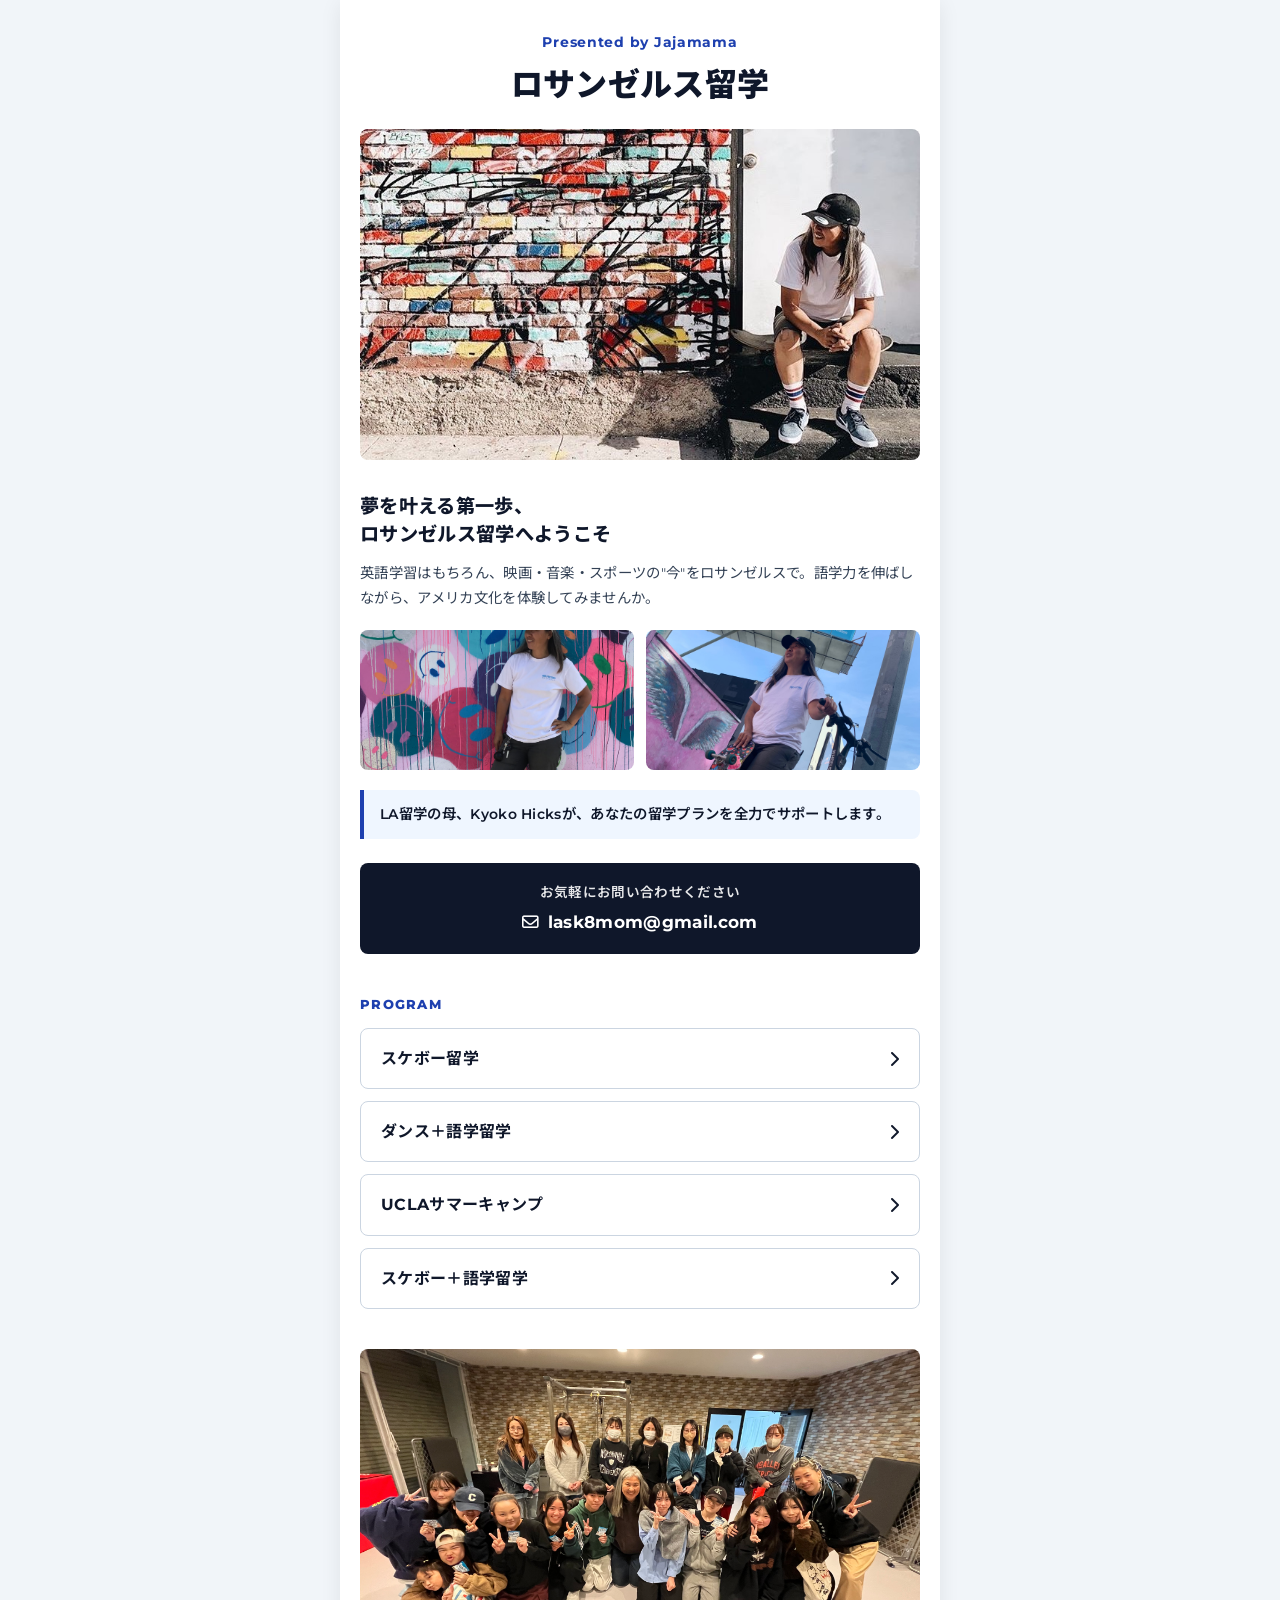
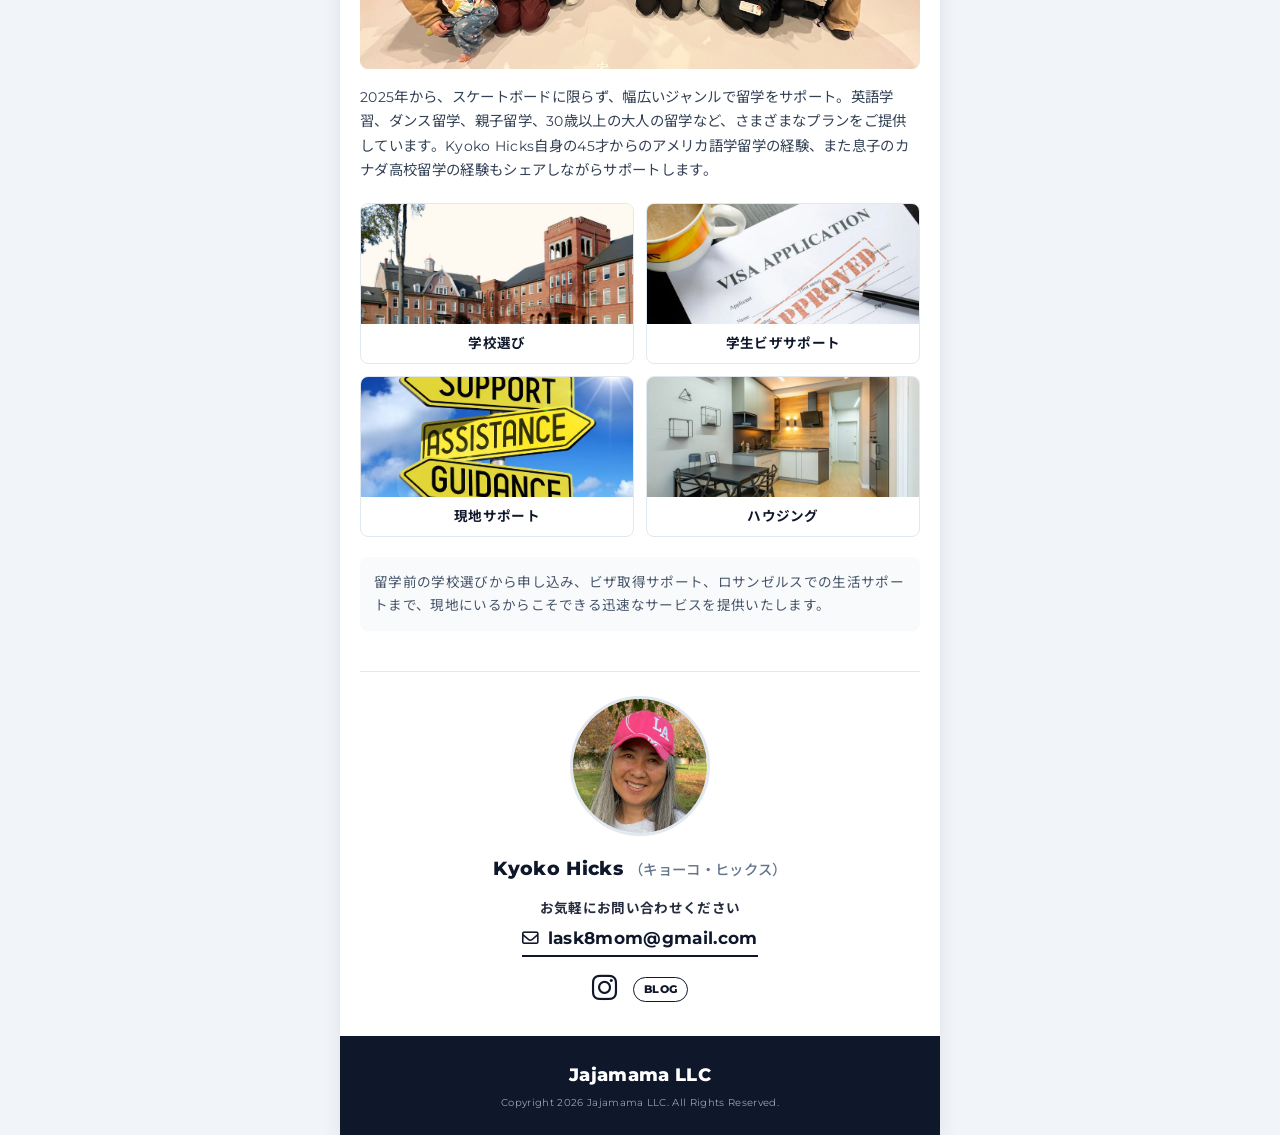
==== commit 85b72117: "2.5" ====
--- a/index.html
+++ b/index.html
@@ -5,7 +5,7 @@
   <meta name="viewport" content="width=device-width, initial-scale=1.0">
   <title>ロサンゼルス留学 | Presented by Jajamama</title>
   
-  <!-- クールな標準フォント (Montserrat & Noto Sans JP) -->
+  <!-- クールなフォント (Montserrat & Noto Sans JP) -->
   <link rel="preconnect" href="https://fonts.googleapis.com">
   <link rel="preconnect" href="https://fonts.gstatic.com" crossorigin>
   <link href="https://fonts.googleapis.com/css2?family=Montserrat:wght@600;700;800&family=Noto+Sans+JP:wght@400;500;700;900&display=swap" rel="stylesheet">
@@ -13,27 +13,25 @@
   <!-- FontAwesome (アイコン) -->
   <link rel="stylesheet" href="https://cdnjs.cloudflare.com/ajax/libs/font-awesome/6.4.0/css/all.min.css">
   
-  <!-- キャッシュ防止のパラメータ付与 -->
-  <link rel="stylesheet" href="css/style.css?v=4">
+  <!-- キャッシュ防止用パラメータ ?v=5 -->
+  <link rel="stylesheet" href="css/style.css?v=5">
 </head>
 <body>
 
+  <!-- メインコンテナ -->
   <div class="site-container">
 
     <!-- ヒーローエリア -->
     <header class="hero">
-      <div class="hero-brand">
-        <span class="subtitle">Presented by Jajamama</span>
-        <h1 class="main-title">ロサンゼルス留学</h1>
-        <div class="title-line"></div>
-      </div>
-      <div class="main-img-wrap">
+      <p class="subtitle">Presented by Jajamama</p>
+      <h1 class="main-title">ロサンゼルス留学</h1>
+      <div class="main-img">
         <img src="images/hero.jpg" alt="ロサンゼルス留学">
       </div>
     </header>
 
-    <!-- 挨拶・イントロ -->
-    <section class="card-section intro">
+    <!-- イントロダクション -->
+    <section class="intro">
       <h2 class="intro-title">夢を叶える第一歩、<br>ロサンゼルス留学へようこそ</h2>
       <p class="desc">
         英語学習はもちろん、映画・音楽・スポーツの"今"をロサンゼルスで。語学力を伸ばしながら、アメリカ文化を体験してみませんか。
@@ -44,54 +42,45 @@
         <div class="img-box"><img src="images/kyoko2.jpg" alt="LAの街並み2"></div>
       </div>
 
-      <div class="coordinator-box">
-        <i class="fa-solid fa-quote-left quote-icon"></i>
-        <p class="support-text">
-          LA留学の母、<strong>Kyoko Hicks</strong> が、あなたの留学プランを全力でサポートします。
-        </p>
-      </div>
+      <p class="support-text">
+        LA留学の母、Kyoko Hicksが、あなたの留学プランを全力でサポートします。
+      </p>
 
       <div class="contact-box">
         <p class="contact-title">お気軽にお問い合わせください</p>
-        <a href="mailto:lask8mom@gmail.com" class="email-btn">
+        <a href="mailto:lask8mom@gmail.com" class="email-link">
           <i class="fa-regular fa-envelope"></i> lask8mom@gmail.com
         </a>
       </div>
     </section>
 
     <!-- プログラム選択ボタン -->
-    <section class="card-section programs">
-      <div class="section-header">
-        <span class="section-badge">PROGRAM</span>
-        <h2 class="section-heading">提供プログラム</h2>
-      </div>
+    <section class="programs">
+      <p class="section-label">PROGRAM</p>
       
-      <div class="program-list">
-        <a href="#" class="btn-program">
-          <span class="prog-text">スケボー留学</span>
-          <span class="arrow-circle"><i class="fa-solid fa-chevron-right"></i></span>
-        </a>
-        <a href="#" class="btn-program">
-          <span class="prog-text">ダンス＋語学留学</span>
-          <span class="arrow-circle"><i class="fa-solid fa-chevron-right"></i></span>
-        </a>
-        <a href="#" class="btn-program">
-          <span class="prog-text">UCLAサマーキャンプ</span>
-          <span class="arrow-circle"><i class="fa-solid fa-chevron-right"></i></span>
-        </a>
-        <a href="#" class="btn-program">
-          <span class="prog-text">スケボー＋語学留学</span>
-          <span class="arrow-circle"><i class="fa-solid fa-chevron-right"></i></span>
-        </a>
-      </div>
+      <a href="#" class="btn-program">
+        <span>スケボー留学</span>
+        <i class="fa-solid fa-chevron-right"></i>
+      </a>
+      <a href="#" class="btn-program">
+        <span>ダンス＋語学留学</span>
+        <i class="fa-solid fa-chevron-right"></i>
+      </a>
+      <a href="#" class="btn-program">
+        <span>UCLAサマーキャンプ</span>
+        <i class="fa-solid fa-chevron-right"></i>
+      </a>
+      <a href="#" class="btn-program">
+        <span>スケボー＋語学留学</span>
+        <i class="fa-solid fa-chevron-right"></i>
+      </a>
     </section>
 
     <!-- サポート実績・案内 -->
-    <section class="card-section services">
-      <div class="group-img-wrap">
+    <section class="services">
+      <div class="group-img">
         <img src="images/group.jpg" alt="留学サポートの様子">
       </div>
-      
       <p class="service-desc">
         2025年から、スケートボードに限らず、幅広いジャンルで留学をサポート。英語学習、ダンス留学、親子留学、30歳以上の大人の留学など、さまざまなプランをご提供しています。Kyoko Hicks自身の45才からのアメリカ語学留学の経験、また息子のカナダ高校留学の経験もシェアしながらサポートします。
       </p>
@@ -99,27 +88,19 @@
       <!-- 4つのサポート領域 -->
       <div class="grid-support">
         <div class="support-card">
-          <div class="card-img-holder">
-            <img src="images/support-school.jpg" alt="学校選び">
-          </div>
+          <img src="images/support-school.jpg" alt="学校選び">
           <p>学校選び</p>
         </div>
         <div class="support-card">
-          <div class="card-img-holder">
-            <img src="images/support-visa.jpg" alt="学生ビザサポート">
-          </div>
+          <img src="images/support-visa.jpg" alt="学生ビザサポート">
           <p>学生ビザサポート</p>
         </div>
         <div class="support-card">
-          <div class="card-img-holder">
-            <img src="images/support-local.jpg" alt="現地サポート">
-          </div>
+          <img src="images/support-local.jpg" alt="現地サポート">
           <p>現地サポート</p>
         </div>
         <div class="support-card">
-          <div class="card-img-holder">
-            <img src="images/support-housing.jpg" alt="ハウジング">
-          </div>
+          <img src="images/support-housing.jpg" alt="ハウジング">
           <p>ハウジング</p>
         </div>
       </div>
@@ -130,45 +111,33 @@
     </section>
 
     <!-- プロフィール -->
-    <section class="card-section profile">
-      <div class="profile-header">
-        <div class="profile-img-wrap">
-          <img src="images/kyoko-profile.jpg" alt="Kyoko Hicks">
-        </div>
-        <div class="profile-titles">
-          <span class="role-badge">COORDINATOR</span>
-          <h3 class="profile-name">Kyoko Hicks</h3>
-          <p class="profile-ja">キョーコ・ヒックス</p>
-        </div>
+    <section class="profile">
+      <div class="profile-img">
+        <img src="images/kyoko-profile.jpg" alt="Kyoko Hicks">
       </div>
+      <h3 class="profile-name">
+        Kyoko Hicks <span class="ja">（キョーコ・ヒックス）</span>
+      </h3>
+      <p class="contact-title">お気軽にお問い合わせください</p>
 
-      <div class="profile-body">
-        <p class="contact-title">お気軽にお問い合わせください</p>
-        
-        <a href="mailto:lask8mom@gmail.com" class="email-btn full-btn">
+      <div class="profile-contact">
+        <a href="mailto:lask8mom@gmail.com" class="email-link">
           <i class="fa-regular fa-envelope"></i> lask8mom@gmail.com
         </a>
-
-        <div class="sns-row">
-          <a href="#" target="_blank" rel="noopener" class="sns-btn insta" aria-label="Instagram">
-            <i class="fa-brands fa-instagram"></i>
-          </a>
-          <a href="#" target="_blank" rel="noopener" class="sns-btn blog">
-            BLOG
-          </a>
+        <div class="sns-icons">
+          <a href="#" target="_blank" rel="noopener"><i class="fa-brands fa-instagram"></i></a>
+          <a href="#" target="_blank" rel="noopener" class="blog-icon">BLOG</a>
         </div>
       </div>
     </section>
 
-  </div>
-
-  <!-- フッター -->
-  <footer class="site-footer">
-    <div class="footer-inner">
+    <!-- フッター -->
+    <footer class="site-footer">
       <p class="footer-title">Jajamama LLC</p>
       <p class="copyright">Copyright 2026 Jajamama LLC. All Rights Reserved.</p>
-    </div>
-  </footer>
+    </footer>
+
+  </div>
 
 </body>
 </html>
--- a/css/style.css
+++ b/css/style.css
@@ -1,28 +1,8 @@
 @charset "UTF-8";
 
 /* ==========================================
-   プロ仕様デザインシステム（色・影・余白）
-   ========================================== */
-:root {
-  --primary: #0F172A;       /* 深みのあるオフィシャルネイビー */
-  --accent: #1E40AF;        /* エレガントなブルー */
-  --accent-light: #EFF6FF;  /* 薄いブルー背景 */
-  --text-main: #1E293B;     /* シャープで可読性の高いダークグレー */
-  --text-sub: #64748B;      /* 補助テキスト */
-  --bg-page: #F1F5F9;       /* 背景色 */
-  --bg-card: #FFFFFF;       /* コンテンツカード */
-  --border-color: #E2E8F0;  /* 洗練された境界線 */
-  
-  --shadow-sm: 0 2px 8px rgba(15, 23, 42, 0.04);
-  --shadow-md: 0 10px 25px -5px rgba(15, 23, 42, 0.08), 0 8px 10px -6px rgba(15, 23, 42, 0.04);
-  --shadow-hover: 0 14px 28px rgba(15, 23, 42, 0.12);
-  
-  --radius-lg: 16px;
-  --radius-md: 10px;
-  --radius-sm: 6px;
-  --transition: all 0.25s cubic-bezier(0.16, 1, 0.3, 1);
-}
-
+   リセット・全体設計
+   ========================================== */
 * {
   box-sizing: border-box;
   margin: 0;
@@ -31,9 +11,9 @@
 
 body {
   font-family: 'Montserrat', 'Noto Sans JP', -apple-system, sans-serif;
-  background-color: var(--bg-page);
-  color: var(--text-main);
-  line-height: 1.8;
+  background-color: #F1F5F9;
+  color: #0F172A;
+  line-height: 1.7;
   letter-spacing: 0.02em;
   -webkit-font-smoothing: antialiased;
 }
@@ -49,202 +29,131 @@
   text-decoration: none;
 }
 
-/* 中央配置のメインラッパー (600px幅固定・スマホ完全対応) */
+/* メイン枠（PC・スマホで崩れない600px幅中央寄せ） */
 .site-container {
   max-width: 600px;
   margin: 0 auto;
-  padding: 32px 20px 48px;
-}
-
-/* ==========================================
-   共通カード構造（高級感のあるセクション）
-   ========================================== */
-.card-section {
-  background-color: var(--bg-card);
-  border: 1px solid var(--border-color);
-  border-radius: var(--radius-lg);
-  padding: 28px 24px;
-  margin-bottom: 24px;
-  box-shadow: var(--shadow-md);
-}
-
-/* ==========================================
-   ヒーローエリア（公式感あふれる見出し）
+  padding: 30px 20px;
+  background-color: #FFFFFF;
+  box-shadow: 0 4px 20px rgba(0, 0, 0, 0.08);
+}
+
+/* ==========================================
+   1. ヒーローエリア
    ========================================== */
 .hero {
-  margin-bottom: 24px;
-  text-align: center;
-}
-
-.hero-brand {
-  background: var(--bg-card);
-  border: 1px solid var(--border-color);
-  padding: 24px 20px;
-  border-radius: var(--radius-lg);
-  box-shadow: var(--shadow-sm);
-  margin-bottom: 16px;
+  text-align: center;
+  margin-bottom: 32px;
 }
 
 .hero .subtitle {
   font-family: 'Montserrat', sans-serif;
-  font-size: 0.85rem;
-  font-weight: 700;
-  color: var(--accent);
-  letter-spacing: 0.12em;
-  text-transform: uppercase;
+  font-size: 0.9rem;
+  font-weight: 700;
+  color: #1E40AF;
+  letter-spacing: 0.05em;
 }
 
 .hero .main-title {
-  font-size: 2.1rem;
+  font-size: 2rem;
   font-weight: 900;
-  color: var(--primary);
-  margin: 6px 0 10px;
-  letter-spacing: 0.06em;
-}
-
-.title-line {
-  width: 40px;
-  height: 3px;
-  background: linear-gradient(90deg, var(--accent), var(--primary));
-  margin: 0 auto;
-  border-radius: 2px;
-}
-
-.main-img-wrap {
-  border-radius: var(--radius-lg);
-  overflow: hidden;
-  box-shadow: var(--shadow-md);
-  border: 1px solid var(--border-color);
-}
-
-.main-img-wrap img {
-  width: 100%;
-  object-fit: cover;
-}
-
-/* ==========================================
-   イントロダクション
-   ========================================== */
+  color: #0F172A;
+  margin: 4px 0 16px;
+}
+
+.hero .main-img img {
+  width: 100%;
+  border-radius: 8px;
+}
+
+/* ==========================================
+   2. イントロダクション
+   ========================================== */
+.intro {
+  margin-bottom: 40px;
+}
+
 .intro-title {
-  font-size: 1.25rem;
+  font-size: 1.2rem;
   font-weight: 800;
   line-height: 1.5;
-  margin-bottom: 16px;
-  color: var(--primary);
+  margin-bottom: 12px;
+  color: #0F172A;
 }
 
 .intro .desc {
-  font-size: 0.92rem;
-  color: var(--text-main);
+  font-size: 0.9rem;
+  color: #334155;
   margin-bottom: 20px;
 }
 
 .sub-images {
   display: flex;
   gap: 12px;
+  margin-bottom: 20px;
+}
+
+.sub-images .img-box {
+  width: 50%;
+}
+
+.sub-images img {
+  width: 100%;
+  height: 140px;
+  object-fit: cover;
+  border-radius: 8px;
+}
+
+.support-text {
+  font-size: 0.9rem;
+  font-weight: 600;
+  color: #0F172A;
+  background-color: #EFF6FF;
+  border-left: 4px solid #1E40AF;
+  padding: 12px 16px;
   margin-bottom: 24px;
-}
-
-.sub-images .img-box {
-  flex: 1;
-  border-radius: var(--radius-md);
-  overflow: hidden;
-  box-shadow: var(--shadow-sm);
-}
-
-.sub-images img {
-  width: 100%;
-  aspect-ratio: 4 / 3;
-  object-fit: cover;
-}
-
-/* コーディネーター引用ブロック */
-.coordinator-box {
-  position: relative;
-  background-color: var(--accent-light);
-  border-left: 4px solid var(--accent);
-  padding: 18px 20px 18px 20px;
-  border-radius: 0 var(--radius-md) var(--radius-md) 0;
-  margin-bottom: 24px;
-}
-
-.quote-icon {
-  font-size: 0.9rem;
-  color: var(--accent);
-  opacity: 0.4;
-  margin-bottom: 4px;
-  display: block;
-}
-
-.support-text {
-  font-size: 0.9rem;
-  color: var(--primary);
-  line-height: 1.6;
-}
-
-/* コンタクト（メール） */
+  border-radius: 0 8px 8px 0;
+}
+
 .contact-box {
-  background-color: var(--primary);
+  background-color: #0F172A;
   color: #FFFFFF;
-  padding: 20px;
-  border-radius: var(--radius-md);
-  text-align: center;
-  box-shadow: var(--shadow-sm);
+  padding: 18px;
+  border-radius: 8px;
+  text-align: center;
 }
 
 .contact-title {
   font-size: 0.85rem;
   font-weight: 600;
-  opacity: 0.85;
-  margin-bottom: 6px;
-}
-
-.email-btn {
+  margin-bottom: 4px;
+  opacity: 0.9;
+}
+
+.email-link {
   font-family: 'Montserrat', sans-serif;
   display: inline-flex;
   align-items: center;
-  justify-content: center;
   gap: 8px;
   font-size: 1.05rem;
   font-weight: 700;
   color: #FFFFFF;
-  transition: var(--transition);
-}
-
-.email-btn:hover {
-  opacity: 0.8;
-  transform: translateY(-1px);
-}
-
-/* ==========================================
-   プログラムボタン（プロ仕様カードスタイル）
-   ========================================== */
-.section-header {
-  margin-bottom: 18px;
-}
-
-.section-badge {
-  font-family: 'Montserrat', sans-serif;
-  font-size: 0.75rem;
-  font-weight: 800;
-  color: var(--accent);
-  background: var(--accent-light);
-  padding: 4px 12px;
-  border-radius: 50px;
-  letter-spacing: 0.08em;
-}
-
-.section-heading {
-  font-size: 1.25rem;
-  font-weight: 800;
-  color: var(--primary);
-  margin-top: 6px;
-}
-
-.program-list {
-  display: flex;
-  flex-direction: column;
-  gap: 12px;
+}
+
+/* ==========================================
+   3. プログラムボタン
+   ========================================== */
+.programs {
+  margin-bottom: 40px;
+}
+
+.section-label {
+  font-family: 'Montserrat', sans-serif;
+  font-size: 0.8rem;
+  font-weight: 800;
+  color: #1E40AF;
+  letter-spacing: 0.1em;
+  margin-bottom: 12px;
 }
 
 .btn-program {
@@ -253,217 +162,173 @@
   align-items: center;
   width: 100%;
   padding: 16px 20px;
-  background-color: var(--bg-card);
-  border: 1px solid var(--border-color);
-  border-radius: var(--radius-md);
-  box-shadow: var(--shadow-sm);
-  transition: var(--transition);
-}
-
-.prog-text {
+  background-color: #FFFFFF;
+  border: 1.5px solid #CBD5E1;
+  border-radius: 8px;
   font-size: 1rem;
   font-weight: 700;
-  color: var(--primary);
-}
-
-.arrow-circle {
-  width: 32px;
-  height: 32px;
-  background-color: var(--bg-page);
-  border-radius: 50%;
-  display: flex;
-  align-items: center;
-  justify-content: center;
-  font-size: 0.75rem;
-  color: var(--primary);
-  transition: var(--transition);
+  color: #0F172A;
+  margin-bottom: 12px;
+  transition: all 0.2s;
 }
 
 .btn-program:hover {
-  border-color: var(--accent);
-  box-shadow: var(--shadow-hover);
-  transform: translateY(-2px);
-}
-
-.btn-program:hover .arrow-circle {
-  background-color: var(--accent);
+  background-color: #0F172A;
   color: #FFFFFF;
-}
-
-/* ==========================================
-   サービス・サポート内容
-   ========================================== */
-.group-img-wrap {
-  border-radius: var(--radius-md);
-  overflow: hidden;
-  margin-bottom: 20px;
-  box-shadow: var(--shadow-sm);
-}
-
-.group-img-wrap img {
-  width: 100%;
+  border-color: #0F172A;
+}
+
+/* ==========================================
+   4. サービス案内
+   ========================================== */
+.services {
+  margin-bottom: 40px;
+}
+
+.group-img {
+  margin-bottom: 16px;
+}
+
+.group-img img {
+  width: 100%;
+  max-height: 320px;
   object-fit: cover;
+  border-radius: 8px;
 }
 
 .service-desc {
-  font-size: 0.92rem;
-  color: var(--text-main);
-  margin-bottom: 24px;
-}
-
-/* 4つのサポートカード grid */
+  font-size: 0.9rem;
+  color: #334155;
+  margin-bottom: 20px;
+}
+
 .grid-support {
   display: grid;
   grid-template-columns: 1fr 1fr;
-  gap: 14px;
-  margin-bottom: 24px;
+  gap: 12px;
+  margin-bottom: 20px;
 }
 
 .support-card {
   text-align: center;
-  background-color: var(--bg-card);
-  border: 1px solid var(--border-color);
-  border-radius: var(--radius-md);
+  border: 1px solid #E2E8F0;
+  border-radius: 8px;
   overflow: hidden;
-  padding-bottom: 12px;
-  box-shadow: var(--shadow-sm);
-  transition: var(--transition);
-}
-
-.support-card:hover {
-  transform: translateY(-3px);
-  box-shadow: var(--shadow-hover);
-}
-
-.card-img-holder img {
+  padding-bottom: 8px;
+  background-color: #FFFFFF;
+}
+
+.support-card img {
   width: 100%;
   height: 120px;
   object-fit: cover;
 }
 
 .support-card p {
-  font-size: 0.88rem;
-  font-weight: 700;
-  margin-top: 10px;
-  color: var(--primary);
+  font-size: 0.85rem;
+  font-weight: 700;
+  margin-top: 8px;
+  color: #0F172A;
 }
 
 .service-footer-text {
-  font-size: 0.9rem;
-  color: var(--text-sub);
-  background-color: var(--bg-page);
-  padding: 16px;
-  border-radius: var(--radius-md);
-}
-
-/* ==========================================
-   プロフィール
-   ========================================== */
-.profile-header {
+  font-size: 0.85rem;
+  color: #475569;
+  background-color: #F8FAFC;
+  padding: 14px;
+  border-radius: 8px;
+}
+
+/* ==========================================
+   5. プロフィール
+   ========================================== */
+.profile {
+  text-align: center;
+  padding-top: 24px;
+  border-top: 1px solid #E2E8F0;
+  margin-bottom: 20px;
+}
+
+.profile-img {
+  width: 140px;
+  height: 140px;
+  margin: 0 auto 16px;
+  border-radius: 50%;
+  overflow: hidden;
+  border: 3px solid #E2E8F0;
+}
+
+.profile-img img {
+  width: 100%;
+  height: 100%;
+  object-fit: cover;
+}
+
+.profile-name {
+  font-size: 1.2rem;
+  font-weight: 800;
+  color: #0F172A;
+  margin-bottom: 12px;
+}
+
+.profile-name .ja {
+  font-size: 0.9rem;
+  font-weight: 500;
+  color: #64748B;
+}
+
+.profile-contact {
+  display: flex;
+  flex-direction: column;
+  align-items: center;
+  gap: 12px;
+  margin-top: 8px;
+}
+
+.profile .contact-title {
+  color: #0F172A;
+  font-size: 0.85rem;
+  font-weight: 700;
+  margin-bottom: -4px;
+}
+
+.profile .email-link {
+  color: #0F172A;
+  border-bottom: 2px solid #0F172A;
+  padding-bottom: 2px;
+}
+
+.sns-icons {
   display: flex;
   align-items: center;
-  gap: 20px;
-  margin-bottom: 24px;
-  padding-bottom: 20px;
-  border-bottom: 1px solid var(--border-color);
-}
-
-.profile-img-wrap {
-  width: 100px;
-  height: 100px;
-  border-radius: 50%;
-  overflow: hidden;
-  flex-shrink: 0;
-  box-shadow: var(--shadow-md);
-  border: 3px solid var(--bg-card);
-}
-
-.profile-img-wrap img {
-  width: 100%;
-  height: 100%;
-  object-fit: cover;
-}
-
-.role-badge {
+  gap: 16px;
+  margin-top: 4px;
+}
+
+.sns-icons i {
+  font-size: 1.8rem;
+  color: #0F172A;
+}
+
+.blog-icon {
   font-family: 'Montserrat', sans-serif;
   font-size: 0.7rem;
   font-weight: 800;
-  color: var(--accent);
-  letter-spacing: 0.1em;
-}
-
-.profile-name {
-  font-size: 1.3rem;
-  font-weight: 800;
-  color: var(--primary);
-  line-height: 1.2;
-}
-
-.profile-ja {
-  font-size: 0.85rem;
-  color: var(--text-sub);
-}
-
-.profile-body {
-  text-align: center;
-}
-
-.full-btn {
-  width: 100%;
-  padding: 14px;
-  background-color: var(--primary);
-  border-radius: var(--radius-md);
-  margin-top: 8px;
-  margin-bottom: 20px;
-  box-shadow: var(--shadow-sm);
-}
-
-.sns-row {
-  display: flex;
-  justify-content: center;
-  align-items: center;
-  gap: 16px;
-}
-
-.sns-btn {
-  display: inline-flex;
-  align-items: center;
-  justify-content: center;
-  width: 44px;
-  height: 44px;
-  border-radius: 50%;
-  background-color: var(--bg-page);
-  border: 1px solid var(--border-color);
-  color: var(--primary);
-  font-size: 1.2rem;
-  transition: var(--transition);
-}
-
-.sns-btn.blog {
-  width: auto;
-  padding: 0 16px;
+  color: #0F172A;
+  border: 1.5px solid #0F172A;
   border-radius: 50px;
-  font-family: 'Montserrat', sans-serif;
-  font-size: 0.75rem;
-  font-weight: 800;
-}
-
-.sns-btn:hover {
-  background-color: var(--primary);
+  padding: 2px 10px;
+}
+
+/* ==========================================
+   6. フッター
+   ========================================== */
+.site-footer {
+  background-color: #0F172A;
   color: #FFFFFF;
-  border-color: var(--primary);
-  transform: translateY(-2px);
-}
-
-/* ==========================================
-   フッター
-   ========================================== */
-.site-footer {
-  background-color: var(--primary);
-  color: #FFFFFF;
-  text-align: center;
-  padding: 32px 20px;
-  margin-top: 16px;
+  text-align: center;
+  padding: 24px 10px;
+  margin: 30px -20px -30px;
 }
 
 .footer-title {
@@ -471,11 +336,10 @@
   font-size: 1.1rem;
   font-weight: 800;
   margin-bottom: 4px;
-  letter-spacing: 0.08em;
 }
 
 .copyright {
   font-family: 'Montserrat', sans-serif;
-  font-size: 0.68rem;
-  opacity: 0.65;
+  font-size: 0.65rem;
+  color: #94A3B8;
 }
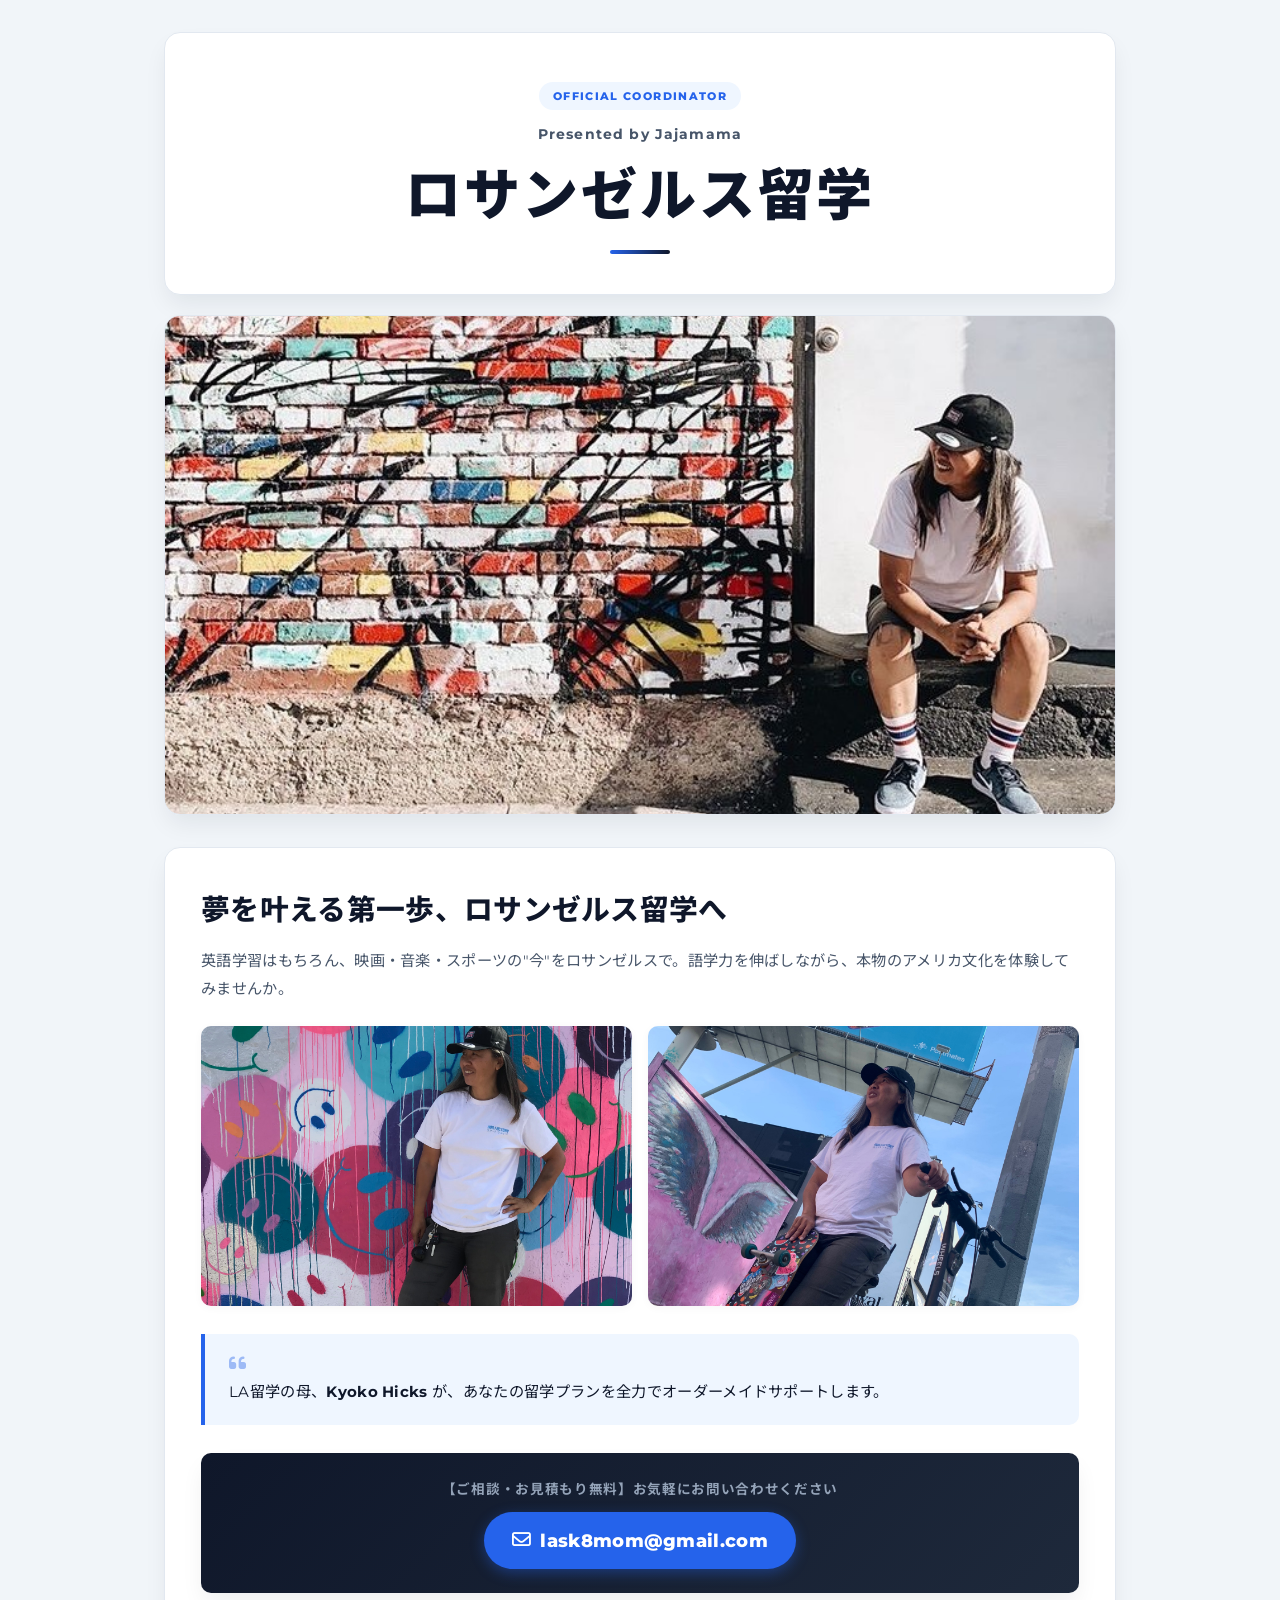
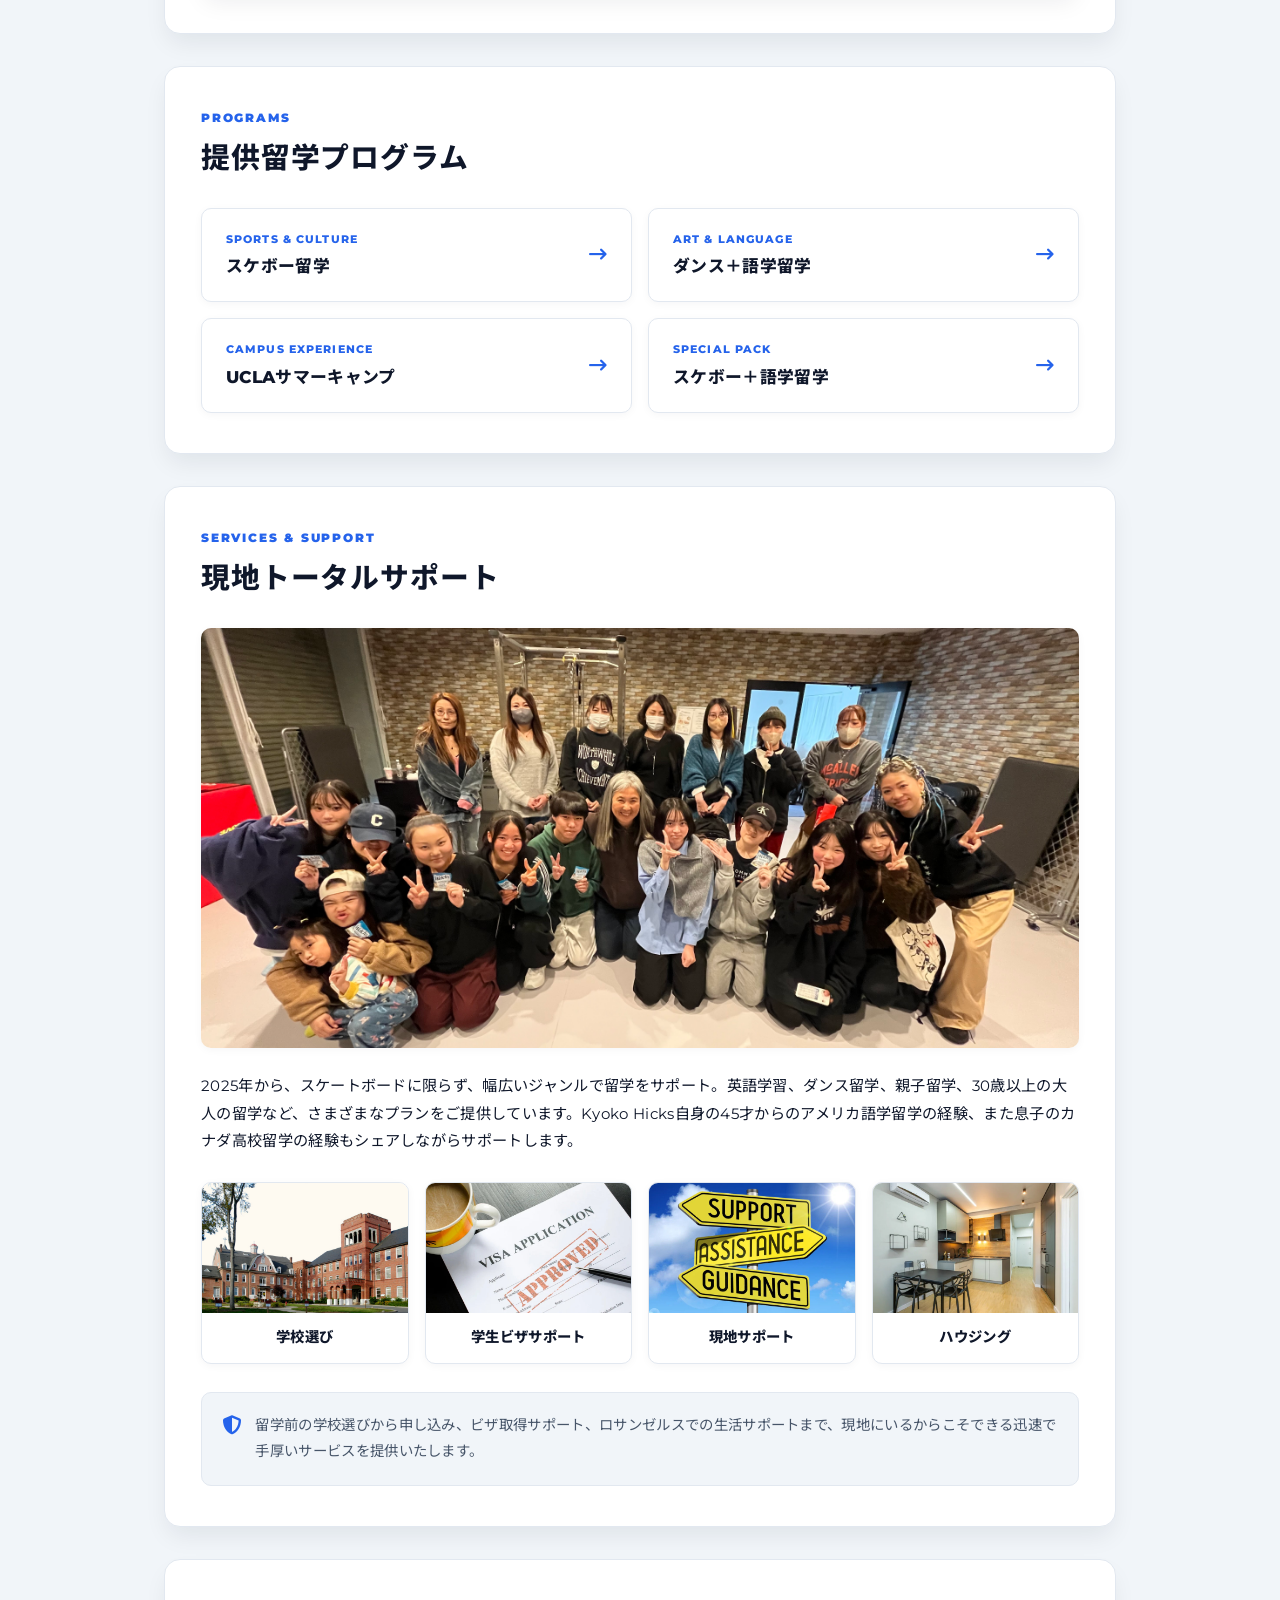
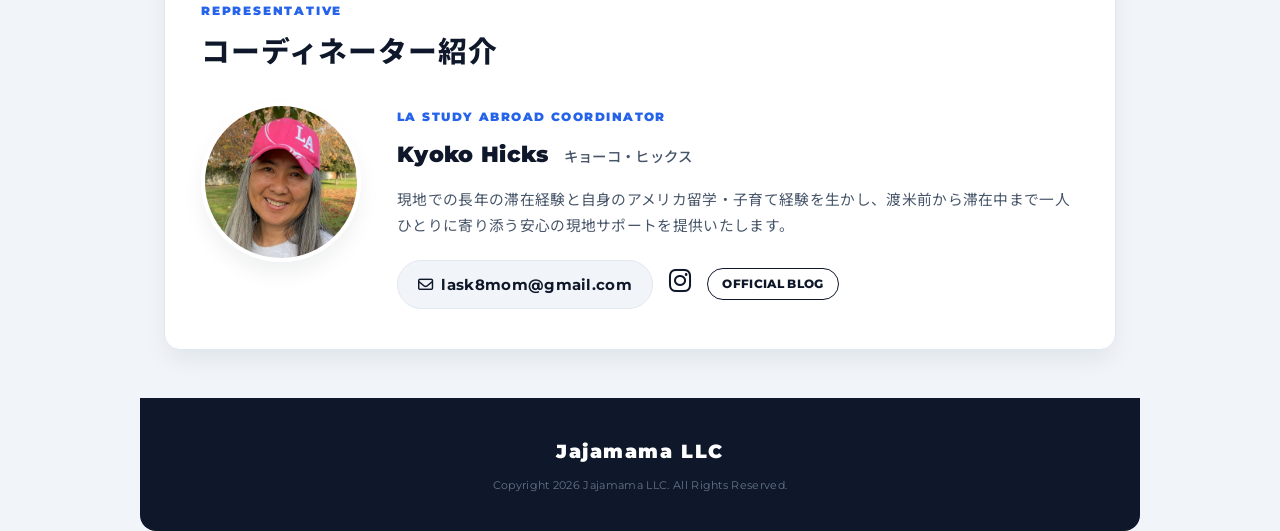
==== commit 13c2d254: "2.6" ====
--- a/index.html
+++ b/index.html
@@ -8,13 +8,13 @@
   <!-- クールなフォント (Montserrat & Noto Sans JP) -->
   <link rel="preconnect" href="https://fonts.googleapis.com">
   <link rel="preconnect" href="https://fonts.gstatic.com" crossorigin>
-  <link href="https://fonts.googleapis.com/css2?family=Montserrat:wght@600;700;800&family=Noto+Sans+JP:wght@400;500;700;900&display=swap" rel="stylesheet">
+  <link href="https://fonts.googleapis.com/css2?family=Montserrat:wght@600;700;800;900&family=Noto+Sans+JP:wght@400;500;700;900&display=swap" rel="stylesheet">
   
   <!-- FontAwesome (アイコン) -->
   <link rel="stylesheet" href="https://cdnjs.cloudflare.com/ajax/libs/font-awesome/6.4.0/css/all.min.css">
   
-  <!-- キャッシュ防止用パラメータ ?v=5 -->
-  <link rel="stylesheet" href="css/style.css?v=5">
+  <!-- キャッシュ防止用パラメータ ?v=6 -->
+  <link rel="stylesheet" href="css/style.css?v=6">
 </head>
 <body>
 
@@ -23,64 +23,96 @@
 
     <!-- ヒーローエリア -->
     <header class="hero">
-      <p class="subtitle">Presented by Jajamama</p>
-      <h1 class="main-title">ロサンゼルス留学</h1>
+      <div class="hero-header">
+        <span class="hero-badge">OFFICIAL COORDINATOR</span>
+        <p class="subtitle">Presented by Jajamama</p>
+        <h1 class="main-title">ロサンゼルス留学</h1>
+        <div class="title-line"></div>
+      </div>
       <div class="main-img">
         <img src="images/hero.jpg" alt="ロサンゼルス留学">
       </div>
     </header>
 
     <!-- イントロダクション -->
-    <section class="intro">
-      <h2 class="intro-title">夢を叶える第一歩、<br>ロサンゼルス留学へようこそ</h2>
-      <p class="desc">
-        英語学習はもちろん、映画・音楽・スポーツの"今"をロサンゼルスで。語学力を伸ばしながら、アメリカ文化を体験してみませんか。
-      </p>
+    <section class="section-card intro">
+      <div class="intro-content">
+        <h2 class="intro-title">夢を叶える第一歩、<br class="sp-only">ロサンゼルス留学へ</h2>
+        <p class="desc">
+          英語学習はもちろん、映画・音楽・スポーツの"今"をロサンゼルスで。語学力を伸ばしながら、本物のアメリカ文化を体験してみませんか。
+        </p>
 
-      <div class="sub-images">
-        <div class="img-box"><img src="images/kyoko1.jpg" alt="LAの街並み1"></div>
-        <div class="img-box"><img src="images/kyoko2.jpg" alt="LAの街並み2"></div>
+        <div class="sub-images">
+          <div class="img-box"><img src="images/kyoko1.jpg" alt="LAの街並み1"></div>
+          <div class="img-box"><img src="images/kyoko2.jpg" alt="LAの街並み2"></div>
+        </div>
+
+        <div class="support-quote">
+          <i class="fa-solid fa-quote-left quote-icon"></i>
+          <p class="support-text">
+            LA留学の母、<strong>Kyoko Hicks</strong> が、あなたの留学プランを全力でオーダーメイドサポートします。
+          </p>
+        </div>
+
+        <div class="contact-box">
+          <p class="contact-title">【ご相談・お見積もり無料】お気軽にお問い合わせください</p>
+          <a href="mailto:lask8mom@gmail.com" class="email-btn">
+            <i class="fa-regular fa-envelope"></i> lask8mom@gmail.com
+          </a>
+        </div>
       </div>
+    </section>
 
-      <p class="support-text">
-        LA留学の母、Kyoko Hicksが、あなたの留学プランを全力でサポートします。
-      </p>
-
-      <div class="contact-box">
-        <p class="contact-title">お気軽にお問い合わせください</p>
-        <a href="mailto:lask8mom@gmail.com" class="email-link">
-          <i class="fa-regular fa-envelope"></i> lask8mom@gmail.com
+    <!-- プログラム選択ボタン -->
+    <section class="section-card programs">
+      <div class="section-title-wrap">
+        <span class="section-tag">PROGRAMS</span>
+        <h2 class="section-title">提供留学プログラム</h2>
+      </div>
+      
+      <div class="programs-grid">
+        <a href="#" class="btn-program">
+          <div class="prog-info">
+            <span class="prog-category">SPORTS & CULTURE</span>
+            <span class="prog-name">スケボー留学</span>
+          </div>
+          <i class="fa-solid fa-arrow-right-long arrow-icon"></i>
+        </a>
+        <a href="#" class="btn-program">
+          <div class="prog-info">
+            <span class="prog-category">ART & LANGUAGE</span>
+            <span class="prog-name">ダンス＋語学留学</span>
+          </div>
+          <i class="fa-solid fa-arrow-right-long arrow-icon"></i>
+        </a>
+        <a href="#" class="btn-program">
+          <div class="prog-info">
+            <span class="prog-category">CAMPUS EXPERIENCE</span>
+            <span class="prog-name">UCLAサマーキャンプ</span>
+          </div>
+          <i class="fa-solid fa-arrow-right-long arrow-icon"></i>
+        </a>
+        <a href="#" class="btn-program">
+          <div class="prog-info">
+            <span class="prog-category">SPECIAL PACK</span>
+            <span class="prog-name">スケボー＋語学留学</span>
+          </div>
+          <i class="fa-solid fa-arrow-right-long arrow-icon"></i>
         </a>
       </div>
     </section>
 
-    <!-- プログラム選択ボタン -->
-    <section class="programs">
-      <p class="section-label">PROGRAM</p>
-      
-      <a href="#" class="btn-program">
-        <span>スケボー留学</span>
-        <i class="fa-solid fa-chevron-right"></i>
-      </a>
-      <a href="#" class="btn-program">
-        <span>ダンス＋語学留学</span>
-        <i class="fa-solid fa-chevron-right"></i>
-      </a>
-      <a href="#" class="btn-program">
-        <span>UCLAサマーキャンプ</span>
-        <i class="fa-solid fa-chevron-right"></i>
-      </a>
-      <a href="#" class="btn-program">
-        <span>スケボー＋語学留学</span>
-        <i class="fa-solid fa-chevron-right"></i>
-      </a>
-    </section>
+    <!-- サポート実績・案内 -->
+    <section class="section-card services">
+      <div class="section-title-wrap">
+        <span class="section-tag">SERVICES & SUPPORT</span>
+        <h2 class="section-title">現地トータルサポート</h2>
+      </div>
 
-    <!-- サポート実績・案内 -->
-    <section class="services">
       <div class="group-img">
         <img src="images/group.jpg" alt="留学サポートの様子">
       </div>
+      
       <p class="service-desc">
         2025年から、スケートボードに限らず、幅広いジャンルで留学をサポート。英語学習、ダンス留学、親子留学、30歳以上の大人の留学など、さまざまなプランをご提供しています。Kyoko Hicks自身の45才からのアメリカ語学留学の経験、また息子のカナダ高校留学の経験もシェアしながらサポートします。
       </p>
@@ -88,45 +120,58 @@
       <!-- 4つのサポート領域 -->
       <div class="grid-support">
         <div class="support-card">
-          <img src="images/support-school.jpg" alt="学校選び">
-          <p>学校選び</p>
+          <div class="card-img-wrap"><img src="images/support-school.jpg" alt="学校選び"></div>
+          <div class="card-body"><p>学校選び</p></div>
         </div>
         <div class="support-card">
-          <img src="images/support-visa.jpg" alt="学生ビザサポート">
-          <p>学生ビザサポート</p>
+          <div class="card-img-wrap"><img src="images/support-visa.jpg" alt="学生ビザサポート"></div>
+          <div class="card-body"><p>学生ビザサポート</p></div>
         </div>
         <div class="support-card">
-          <img src="images/support-local.jpg" alt="現地サポート">
-          <p>現地サポート</p>
+          <div class="card-img-wrap"><img src="images/support-local.jpg" alt="現地サポート"></div>
+          <div class="card-body"><p>現地サポート</p></div>
         </div>
         <div class="support-card">
-          <img src="images/support-housing.jpg" alt="ハウジング">
-          <p>ハウジング</p>
+          <div class="card-img-wrap"><img src="images/support-housing.jpg" alt="ハウジング"></div>
+          <div class="card-body"><p>ハウジング</p></div>
         </div>
       </div>
 
-      <p class="service-footer-text">
-        留学前の学校選びから申し込み、ビザ取得サポート、ロサンゼルスでの生活サポートまで、現地にいるからこそできる迅速なサービスを提供いたします。
-      </p>
+      <div class="service-footer-text">
+        <i class="fa-solid fa-shield-halved check-icon"></i>
+        <p>留学前の学校選びから申し込み、ビザ取得サポート、ロサンゼルスでの生活サポートまで、現地にいるからこそできる迅速で手厚いサービスを提供いたします。</p>
+      </div>
     </section>
 
     <!-- プロフィール -->
-    <section class="profile">
-      <div class="profile-img">
-        <img src="images/kyoko-profile.jpg" alt="Kyoko Hicks">
+    <section class="section-card profile">
+      <div class="section-title-wrap">
+        <span class="section-tag">REPRESENTATIVE</span>
+        <h2 class="section-title">コーディネーター紹介</h2>
       </div>
-      <h3 class="profile-name">
-        Kyoko Hicks <span class="ja">（キョーコ・ヒックス）</span>
-      </h3>
-      <p class="contact-title">お気軽にお問い合わせください</p>
 
-      <div class="profile-contact">
-        <a href="mailto:lask8mom@gmail.com" class="email-link">
-          <i class="fa-regular fa-envelope"></i> lask8mom@gmail.com
-        </a>
-        <div class="sns-icons">
-          <a href="#" target="_blank" rel="noopener"><i class="fa-brands fa-instagram"></i></a>
-          <a href="#" target="_blank" rel="noopener" class="blog-icon">BLOG</a>
+      <div class="profile-layout">
+        <div class="profile-img">
+          <img src="images/kyoko-profile.jpg" alt="Kyoko Hicks">
+        </div>
+        <div class="profile-detail">
+          <span class="profile-role">LA STUDY ABROAD COORDINATOR</span>
+          <h3 class="profile-name">
+            Kyoko Hicks <span class="ja">キョーコ・ヒックス</span>
+          </h3>
+          <p class="profile-bio">
+            現地での長年の滞在経験と自身のアメリカ留学・子育て経験を生かし、渡米前から滞在中まで一人ひとりに寄り添う安心の現地サポートを提供いたします。
+          </p>
+          
+          <div class="profile-actions">
+            <a href="mailto:lask8mom@gmail.com" class="profile-email-btn">
+              <i class="fa-regular fa-envelope"></i> lask8mom@gmail.com
+            </a>
+            <div class="sns-icons">
+              <a href="#" target="_blank" rel="noopener" aria-label="Instagram"><i class="fa-brands fa-instagram"></i></a>
+              <a href="#" target="_blank" rel="noopener" class="blog-btn">OFFICIAL BLOG</a>
+            </div>
+          </div>
         </div>
       </div>
     </section>
--- a/css/style.css
+++ b/css/style.css
@@ -1,8 +1,27 @@
 @charset "UTF-8";
 
 /* ==========================================
-   リセット・全体設計
-   ========================================== */
+   プロ仕様カラーシステム & 全体設定
+   ========================================== */
+:root {
+  --primary: #0F172A;        /* 深みのあるダークネイビー */
+  --accent: #2563EB;         /* 信頼感のあるコバルトブルー */
+  --accent-light: #EFF6FF;   /* 明るいブルー（背景用） */
+  --text-dark: #0F172A;      /* メイン文字色 */
+  --text-muted: #475569;     /* 補足文字色 */
+  --bg-body: #F1F5F9;        /* 画面背景 */
+  --bg-card: #FFFFFF;        /* カード背景 */
+  --border: #E2E8F0;         /* 枠線色 */
+  
+  --shadow-sm: 0 2px 8px rgba(15, 23, 42, 0.04);
+  --shadow-md: 0 12px 24px -4px rgba(15, 23, 42, 0.08);
+  --shadow-lg: 0 20px 30px -10px rgba(15, 23, 42, 0.12);
+  
+  --radius-lg: 16px;
+  --radius-md: 10px;
+  --transition: all 0.25s cubic-bezier(0.16, 1, 0.3, 1);
+}
+
 * {
   box-sizing: border-box;
   margin: 0;
@@ -11,9 +30,9 @@
 
 body {
   font-family: 'Montserrat', 'Noto Sans JP', -apple-system, sans-serif;
-  background-color: #F1F5F9;
-  color: #0F172A;
-  line-height: 1.7;
+  background-color: var(--bg-body);
+  color: var(--text-dark);
+  line-height: 1.8;
   letter-spacing: 0.02em;
   -webkit-font-smoothing: antialiased;
 }
@@ -29,233 +48,428 @@
   text-decoration: none;
 }
 
-/* メイン枠（PC・スマホで崩れない600px幅中央寄せ） */
+/* 画面幅（PCでゆったり・スマホでジャスト fit） */
 .site-container {
-  max-width: 600px;
+  width: 100%;
+  max-width: 1000px;
   margin: 0 auto;
-  padding: 30px 20px;
-  background-color: #FFFFFF;
-  box-shadow: 0 4px 20px rgba(0, 0, 0, 0.08);
-}
-
-/* ==========================================
-   1. ヒーローエリア
+  padding: 16px;
+}
+
+@media (min-width: 768px) {
+  .site-container {
+    padding: 32px 24px;
+  }
+}
+
+/* ==========================================
+   共通カードレイアウト（公式感の底上げ）
+   ========================================== */
+.section-card {
+  background-color: var(--bg-card);
+  border: 1px solid var(--border);
+  border-radius: var(--radius-lg);
+  padding: 24px 20px;
+  margin-bottom: 32px;
+  box-shadow: var(--shadow-md);
+}
+
+@media (min-width: 768px) {
+  .section-card {
+    padding: 40px 36px;
+  }
+}
+
+/* セクションタイトル共通 */
+.section-title-wrap {
+  margin-bottom: 24px;
+}
+
+.section-tag {
+  font-family: 'Montserrat', sans-serif;
+  font-size: 0.75rem;
+  font-weight: 900;
+  color: var(--accent);
+  letter-spacing: 0.15em;
+  display: block;
+  margin-bottom: 4px;
+}
+
+.section-title {
+  font-size: 1.4rem;
+  font-weight: 800;
+  color: var(--primary);
+  letter-spacing: 0.03em;
+}
+
+@media (min-width: 768px) {
+  .section-title {
+    font-size: 1.8rem;
+  }
+}
+
+/* ==========================================
+   1. ヒーローエリア（タイトル大型化＆公式感）
    ========================================== */
 .hero {
+  margin-bottom: 32px;
   text-align: center;
-  margin-bottom: 32px;
+}
+
+.hero-header {
+  background-color: var(--bg-card);
+  border: 1px solid var(--border);
+  border-radius: var(--radius-lg);
+  padding: 32px 20px 28px;
+  box-shadow: var(--shadow-md);
+  margin-bottom: 20px;
+}
+
+@media (min-width: 768px) {
+  .hero-header {
+    padding: 48px 32px 40px;
+  }
+}
+
+.hero-badge {
+  display: inline-block;
+  font-family: 'Montserrat', sans-serif;
+  font-size: 0.7rem;
+  font-weight: 800;
+  color: var(--accent);
+  background-color: var(--accent-light);
+  padding: 4px 14px;
+  border-radius: 50px;
+  letter-spacing: 0.12em;
+  margin-bottom: 12px;
 }
 
 .hero .subtitle {
   font-family: 'Montserrat', sans-serif;
   font-size: 0.9rem;
   font-weight: 700;
-  color: #1E40AF;
+  color: var(--text-muted);
+  letter-spacing: 0.08em;
+}
+
+.hero .main-title {
+  font-size: 2.2rem;
+  font-weight: 900;
+  color: var(--primary);
+  line-height: 1.25;
+  margin: 8px 0 16px;
   letter-spacing: 0.05em;
 }
 
-.hero .main-title {
-  font-size: 2rem;
-  font-weight: 900;
-  color: #0F172A;
-  margin: 4px 0 16px;
+@media (min-width: 768px) {
+  .hero .main-title {
+    font-size: 3.5rem; /* PCで圧倒的なサイズ感 */
+    margin: 12px 0 20px;
+  }
+}
+
+.title-line {
+  width: 60px;
+  height: 4px;
+  background: linear-gradient(90deg, var(--accent), var(--primary));
+  margin: 0 auto;
+  border-radius: 2px;
 }
 
 .hero .main-img img {
   width: 100%;
-  border-radius: 8px;
+  max-height: 500px;
+  object-fit: cover;
+  border-radius: var(--radius-lg);
+  box-shadow: var(--shadow-md);
+  border: 1px solid var(--border);
 }
 
 /* ==========================================
    2. イントロダクション
    ========================================== */
-.intro {
-  margin-bottom: 40px;
-}
-
 .intro-title {
-  font-size: 1.2rem;
+  font-size: 1.3rem;
   font-weight: 800;
   line-height: 1.5;
-  margin-bottom: 12px;
-  color: #0F172A;
+  margin-bottom: 16px;
+  color: var(--primary);
+}
+
+@media (min-width: 768px) {
+  .intro-title {
+    font-size: 1.8rem;
+  }
 }
 
 .intro .desc {
-  font-size: 0.9rem;
-  color: #334155;
-  margin-bottom: 20px;
+  font-size: 0.95rem;
+  color: var(--text-muted);
+  margin-bottom: 24px;
 }
 
 .sub-images {
   display: flex;
-  gap: 12px;
-  margin-bottom: 20px;
+  gap: 16px;
+  margin-bottom: 28px;
 }
 
 .sub-images .img-box {
   width: 50%;
+  border-radius: var(--radius-md);
+  overflow: hidden;
+  box-shadow: var(--shadow-sm);
 }
 
 .sub-images img {
   width: 100%;
-  height: 140px;
+  height: 160px;
   object-fit: cover;
-  border-radius: 8px;
+}
+
+@media (min-width: 768px) {
+  .sub-images img {
+    height: 280px;
+  }
+}
+
+.support-quote {
+  position: relative;
+  background-color: var(--accent-light);
+  border-left: 4px solid var(--accent);
+  padding: 20px 24px;
+  border-radius: 0 var(--radius-md) var(--radius-md) 0;
+  margin-bottom: 28px;
+}
+
+.quote-icon {
+  color: var(--accent);
+  font-size: 1.2rem;
+  opacity: 0.4;
+  margin-bottom: 6px;
+  display: block;
 }
 
 .support-text {
-  font-size: 0.9rem;
-  font-weight: 600;
-  color: #0F172A;
-  background-color: #EFF6FF;
-  border-left: 4px solid #1E40AF;
-  padding: 12px 16px;
-  margin-bottom: 24px;
-  border-radius: 0 8px 8px 0;
-}
-
+  font-size: 0.95rem;
+  color: var(--primary);
+  line-height: 1.7;
+}
+
+/* お問い合わせコンタクトボックス */
 .contact-box {
-  background-color: #0F172A;
+  background: linear-gradient(135deg, #0F172A, #1E293B);
   color: #FFFFFF;
-  padding: 18px;
-  border-radius: 8px;
+  padding: 24px 20px;
+  border-radius: var(--radius-md);
   text-align: center;
+  box-shadow: var(--shadow-md);
 }
 
 .contact-title {
   font-size: 0.85rem;
-  font-weight: 600;
-  margin-bottom: 4px;
-  opacity: 0.9;
-}
-
-.email-link {
+  font-weight: 700;
+  margin-bottom: 10px;
+  letter-spacing: 0.05em;
+  color: #94A3B8;
+}
+
+.email-btn {
   font-family: 'Montserrat', sans-serif;
   display: inline-flex;
   align-items: center;
-  gap: 8px;
-  font-size: 1.05rem;
-  font-weight: 700;
+  justify-content: center;
+  gap: 10px;
+  font-size: 1.15rem;
+  font-weight: 800;
   color: #FFFFFF;
-}
-
-/* ==========================================
-   3. プログラムボタン
-   ========================================== */
-.programs {
-  margin-bottom: 40px;
-}
-
-.section-label {
-  font-family: 'Montserrat', sans-serif;
-  font-size: 0.8rem;
-  font-weight: 800;
-  color: #1E40AF;
-  letter-spacing: 0.1em;
-  margin-bottom: 12px;
+  background-color: var(--accent);
+  padding: 12px 28px;
+  border-radius: 50px;
+  transition: var(--transition);
+  box-shadow: 0 4px 14px rgba(37, 99, 235, 0.4);
+}
+
+.email-btn:hover {
+  transform: translateY(-2px);
+  box-shadow: 0 6px 20px rgba(37, 99, 235, 0.6);
+}
+
+/* ==========================================
+   3. プログラムボタン（UIカードデザイン）
+   ========================================== */
+.programs-grid {
+  display: grid;
+  grid-template-columns: 1fr;
+  gap: 16px;
+}
+
+@media (min-width: 768px) {
+  .programs-grid {
+    grid-template-columns: 1fr 1fr; /* PCでは洗練された2列 */
+  }
 }
 
 .btn-program {
   display: flex;
   justify-content: space-between;
   align-items: center;
-  width: 100%;
-  padding: 16px 20px;
-  background-color: #FFFFFF;
-  border: 1.5px solid #CBD5E1;
-  border-radius: 8px;
-  font-size: 1rem;
-  font-weight: 700;
-  color: #0F172A;
-  margin-bottom: 12px;
-  transition: all 0.2s;
+  padding: 20px 24px;
+  background-color: var(--bg-card);
+  border: 1.5px solid var(--border);
+  border-radius: var(--radius-md);
+  transition: var(--transition);
+  box-shadow: var(--shadow-sm);
+}
+
+.prog-info {
+  display: flex;
+  flex-direction: column;
+}
+
+.prog-category {
+  font-family: 'Montserrat', sans-serif;
+  font-size: 0.7rem;
+  font-weight: 800;
+  color: var(--accent);
+  letter-spacing: 0.1em;
+  margin-bottom: 2px;
+}
+
+.prog-name {
+  font-size: 1.05rem;
+  font-weight: 800;
+  color: var(--primary);
+}
+
+.arrow-icon {
+  font-size: 1.1rem;
+  color: var(--accent);
+  transition: var(--transition);
 }
 
 .btn-program:hover {
-  background-color: #0F172A;
-  color: #FFFFFF;
-  border-color: #0F172A;
+  border-color: var(--accent);
+  background-color: #FAFAFA;
+  transform: translateY(-3px);
+  box-shadow: var(--shadow-lg);
+}
+
+.btn-program:hover .arrow-icon {
+  transform: translateX(6px);
 }
 
 /* ==========================================
    4. サービス案内
    ========================================== */
-.services {
-  margin-bottom: 40px;
-}
-
 .group-img {
-  margin-bottom: 16px;
+  border-radius: var(--radius-md);
+  overflow: hidden;
+  margin-bottom: 24px;
+  box-shadow: var(--shadow-sm);
 }
 
 .group-img img {
   width: 100%;
-  max-height: 320px;
+  max-height: 420px;
   object-fit: cover;
-  border-radius: 8px;
 }
 
 .service-desc {
-  font-size: 0.9rem;
-  color: #334155;
-  margin-bottom: 20px;
+  font-size: 0.95rem;
+  color: var(--text-dark);
+  margin-bottom: 28px;
 }
 
 .grid-support {
   display: grid;
   grid-template-columns: 1fr 1fr;
-  gap: 12px;
-  margin-bottom: 20px;
+  gap: 16px;
+  margin-bottom: 28px;
+}
+
+@media (min-width: 768px) {
+  .grid-support {
+    grid-template-columns: repeat(4, 1fr);
+  }
 }
 
 .support-card {
+  background-color: var(--bg-card);
+  border: 1px solid var(--border);
+  border-radius: var(--radius-md);
+  overflow: hidden;
+  box-shadow: var(--shadow-sm);
+  transition: var(--transition);
+}
+
+.support-card:hover {
+  transform: translateY(-4px);
+  box-shadow: var(--shadow-md);
+}
+
+.card-img-wrap img {
+  width: 100%;
+  height: 130px;
+  object-fit: cover;
+}
+
+.support-card .card-body {
+  padding: 12px;
   text-align: center;
-  border: 1px solid #E2E8F0;
-  border-radius: 8px;
-  overflow: hidden;
-  padding-bottom: 8px;
-  background-color: #FFFFFF;
-}
-
-.support-card img {
-  width: 100%;
-  height: 120px;
-  object-fit: cover;
 }
 
 .support-card p {
-  font-size: 0.85rem;
-  font-weight: 700;
-  margin-top: 8px;
-  color: #0F172A;
+  font-size: 0.9rem;
+  font-weight: 800;
+  color: var(--primary);
 }
 
 .service-footer-text {
-  font-size: 0.85rem;
-  color: #475569;
-  background-color: #F8FAFC;
-  padding: 14px;
-  border-radius: 8px;
-}
-
-/* ==========================================
-   5. プロフィール
-   ========================================== */
-.profile {
-  text-align: center;
-  padding-top: 24px;
-  border-top: 1px solid #E2E8F0;
-  margin-bottom: 20px;
+  display: flex;
+  align-items: flex-start;
+  gap: 14px;
+  font-size: 0.9rem;
+  color: var(--text-muted);
+  background-color: var(--bg-body);
+  padding: 20px;
+  border-radius: var(--radius-md);
+  border: 1px solid var(--border);
+}
+
+.check-icon {
+  color: var(--accent);
+  font-size: 1.2rem;
+  margin-top: 3px;
+  flex-shrink: 0;
+}
+
+/* ==========================================
+   5. プロフィール（代表挨拶レイアウト）
+   ========================================== */
+.profile-layout {
+  display: flex;
+  flex-direction: column;
+  align-items: center;
+  gap: 24px;
+}
+
+@media (min-width: 768px) {
+  .profile-layout {
+    flex-direction: row;
+    align-items: flex-start;
+    gap: 36px;
+  }
 }
 
 .profile-img {
-  width: 140px;
-  height: 140px;
-  margin: 0 auto 16px;
+  width: 160px;
+  height: 160px;
   border-radius: 50%;
   overflow: hidden;
-  border: 3px solid #E2E8F0;
+  border: 4px solid var(--bg-card);
+  box-shadow: var(--shadow-md);
+  flex-shrink: 0;
 }
 
 .profile-img img {
@@ -264,82 +478,151 @@
   object-fit: cover;
 }
 
+.profile-detail {
+  flex: 1;
+  text-align: center;
+}
+
+@media (min-width: 768px) {
+  .profile-detail {
+    text-align: left;
+  }
+}
+
+.profile-role {
+  font-family: 'Montserrat', sans-serif;
+  font-size: 0.75rem;
+  font-weight: 900;
+  color: var(--accent);
+  letter-spacing: 0.12em;
+}
+
 .profile-name {
-  font-size: 1.2rem;
-  font-weight: 800;
-  color: #0F172A;
-  margin-bottom: 12px;
+  font-size: 1.4rem;
+  font-weight: 900;
+  color: var(--primary);
+  margin: 4px 0 12px;
 }
 
 .profile-name .ja {
   font-size: 0.9rem;
   font-weight: 500;
-  color: #64748B;
-}
-
-.profile-contact {
+  color: var(--text-muted);
+  margin-left: 8px;
+}
+
+.profile-bio {
+  font-size: 0.92rem;
+  color: var(--text-muted);
+  margin-bottom: 20px;
+}
+
+.profile-actions {
   display: flex;
   flex-direction: column;
   align-items: center;
-  gap: 12px;
-  margin-top: 8px;
-}
-
-.profile .contact-title {
-  color: #0F172A;
-  font-size: 0.85rem;
+  gap: 16px;
+}
+
+@media (min-width: 768px) {
+  .profile-actions {
+    flex-direction: row;
+  }
+}
+
+.profile-email-btn {
+  font-family: 'Montserrat', sans-serif;
+  display: inline-flex;
+  align-items: center;
+  gap: 8px;
+  font-size: 0.95rem;
   font-weight: 700;
-  margin-bottom: -4px;
-}
-
-.profile .email-link {
-  color: #0F172A;
-  border-bottom: 2px solid #0F172A;
-  padding-bottom: 2px;
+  color: var(--primary);
+  background-color: var(--bg-body);
+  border: 1px solid var(--border);
+  padding: 10px 20px;
+  border-radius: 50px;
+  transition: var(--transition);
+}
+
+.profile-email-btn:hover {
+  background-color: var(--primary);
+  color: #FFFFFF;
+  border-color: var(--primary);
 }
 
 .sns-icons {
   display: flex;
   align-items: center;
   gap: 16px;
-  margin-top: 4px;
 }
 
 .sns-icons i {
-  font-size: 1.8rem;
-  color: #0F172A;
-}
-
-.blog-icon {
-  font-family: 'Montserrat', sans-serif;
-  font-size: 0.7rem;
-  font-weight: 800;
-  color: #0F172A;
-  border: 1.5px solid #0F172A;
+  font-size: 1.6rem;
+  color: var(--primary);
+  transition: var(--transition);
+}
+
+.sns-icons i:hover {
+  color: var(--accent);
+}
+
+.blog-btn {
+  font-family: 'Montserrat', sans-serif;
+  font-size: 0.75rem;
+  font-weight: 800;
+  color: var(--primary);
+  border: 1.5px solid var(--primary);
   border-radius: 50px;
-  padding: 2px 10px;
+  padding: 4px 14px;
+  transition: var(--transition);
+}
+
+.blog-btn:hover {
+  background-color: var(--primary);
+  color: #FFFFFF;
 }
 
 /* ==========================================
    6. フッター
    ========================================== */
 .site-footer {
-  background-color: #0F172A;
+  background-color: var(--primary);
   color: #FFFFFF;
   text-align: center;
-  padding: 24px 10px;
-  margin: 30px -20px -30px;
+  padding: 36px 20px;
+  margin: 40px -16px -16px;
+  border-radius: 0 0 var(--radius-lg) var(--radius-lg);
+}
+
+@media (min-width: 768px) {
+  .site-footer {
+    margin: 48px -24px -32px;
+  }
 }
 
 .footer-title {
   font-family: 'Montserrat', sans-serif;
-  font-size: 1.1rem;
-  font-weight: 800;
-  margin-bottom: 4px;
+  font-size: 1.2rem;
+  font-weight: 900;
+  letter-spacing: 0.08em;
+  margin-bottom: 6px;
 }
 
 .copyright {
   font-family: 'Montserrat', sans-serif;
-  font-size: 0.65rem;
-  color: #94A3B8;
+  font-size: 0.7rem;
+  color: #64748B;
+}
+
+/* レスポンシブ調整用 */
+@media (max-width: 767px) {
+  .sp-only {
+    display: inline;
+  }
+}
+@media (min-width: 768px) {
+  .sp-only {
+    display: none;
+  }
 }
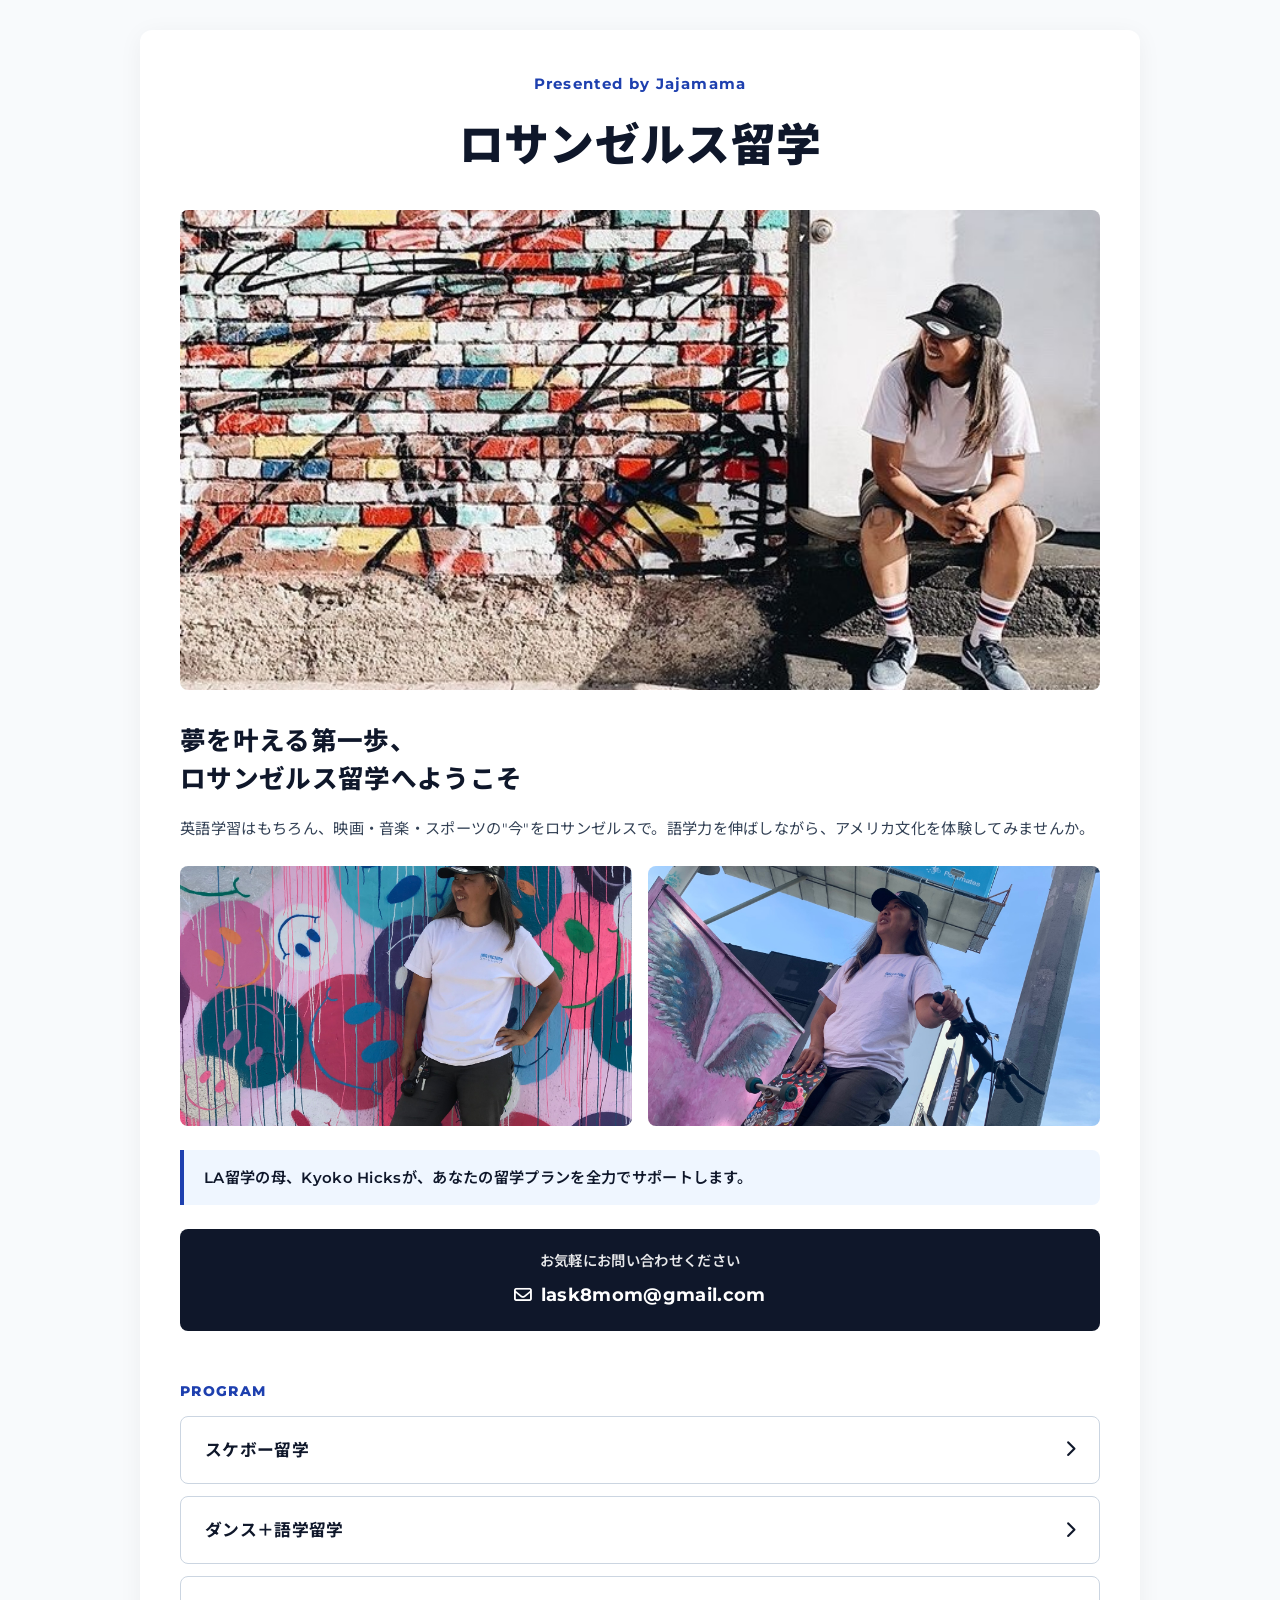
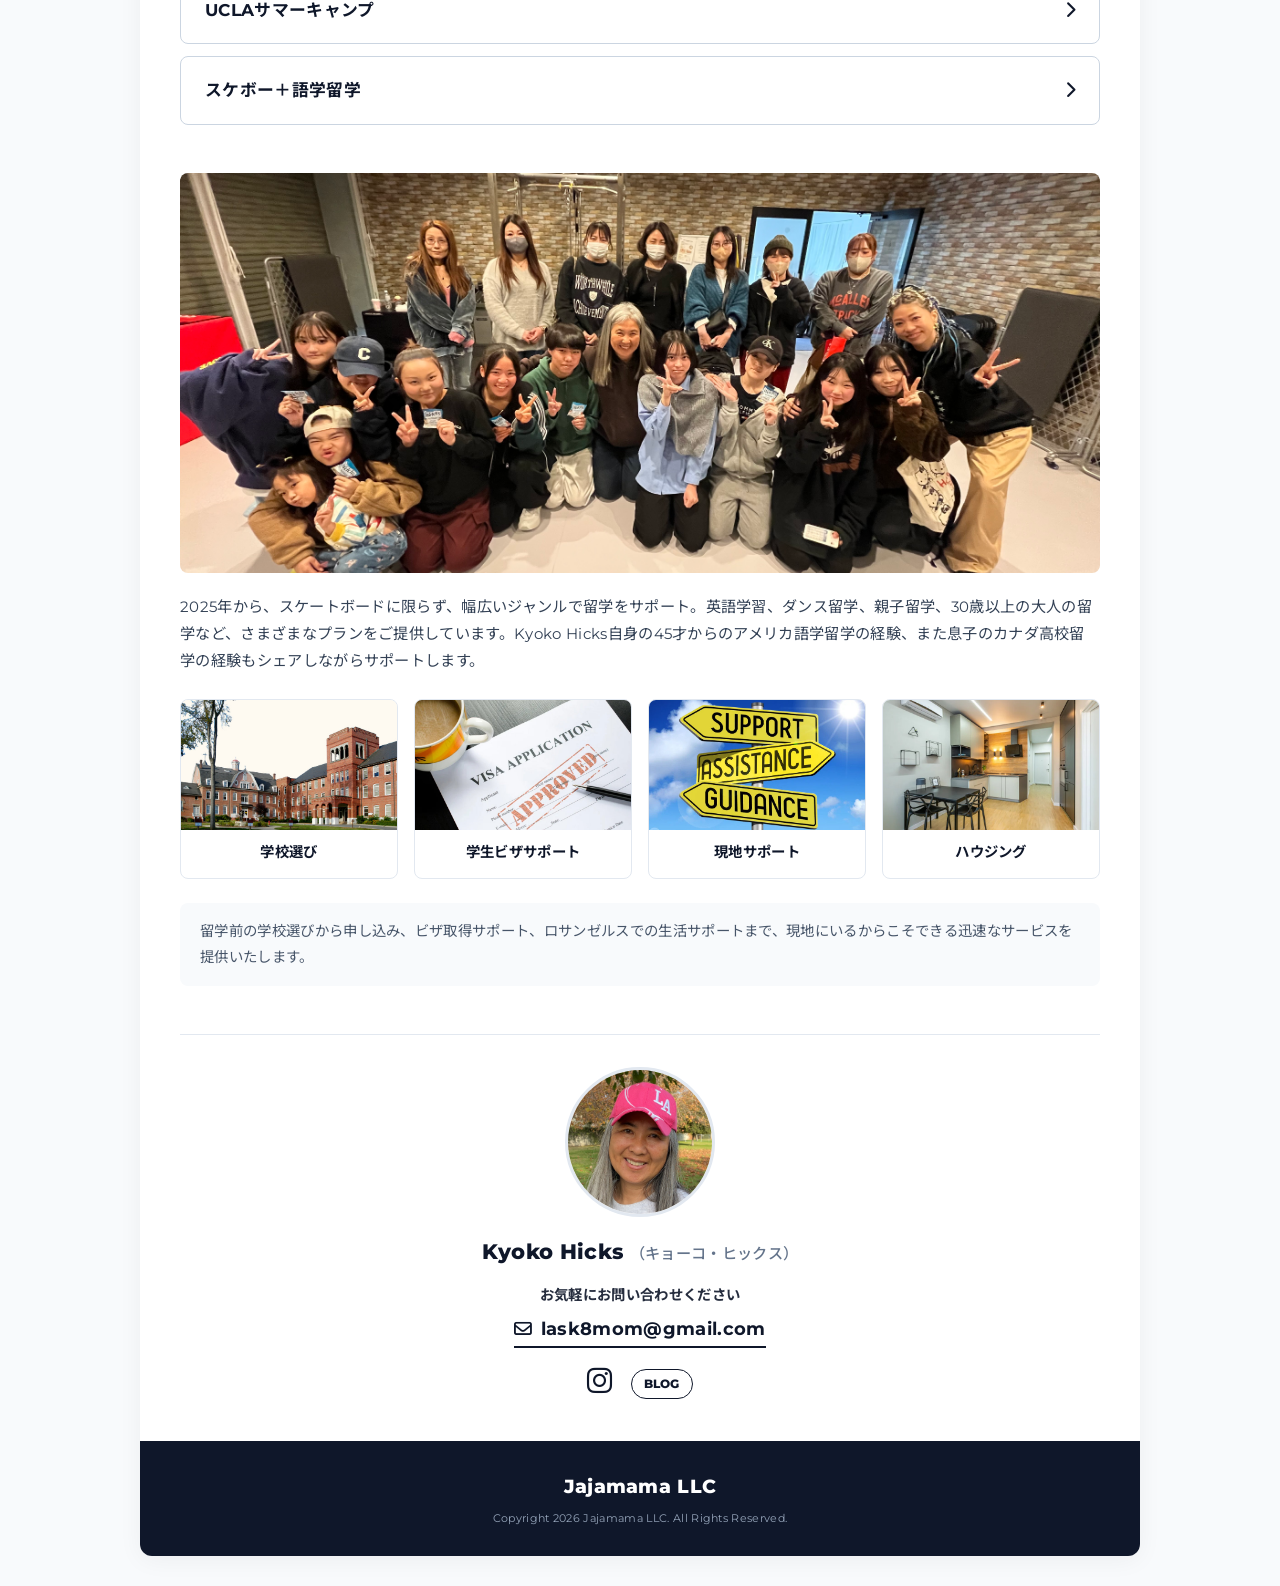
==== commit 8cdc515f: "2.6" ====
--- a/index.html
+++ b/index.html
@@ -8,13 +8,13 @@
   <!-- クールなフォント (Montserrat & Noto Sans JP) -->
   <link rel="preconnect" href="https://fonts.googleapis.com">
   <link rel="preconnect" href="https://fonts.gstatic.com" crossorigin>
-  <link href="https://fonts.googleapis.com/css2?family=Montserrat:wght@600;700;800;900&family=Noto+Sans+JP:wght@400;500;700;900&display=swap" rel="stylesheet">
+  <link href="https://fonts.googleapis.com/css2?family=Montserrat:wght@600;700;800&family=Noto+Sans+JP:wght@400;500;700;900&display=swap" rel="stylesheet">
   
   <!-- FontAwesome (アイコン) -->
   <link rel="stylesheet" href="https://cdnjs.cloudflare.com/ajax/libs/font-awesome/6.4.0/css/all.min.css">
   
-  <!-- キャッシュ防止用パラメータ ?v=6 -->
-  <link rel="stylesheet" href="css/style.css?v=6">
+  <!-- キャッシュ防止用パラメータ ?v=5 -->
+  <link rel="stylesheet" href="css/style.css?v=5">
 </head>
 <body>
 
@@ -23,96 +23,64 @@
 
     <!-- ヒーローエリア -->
     <header class="hero">
-      <div class="hero-header">
-        <span class="hero-badge">OFFICIAL COORDINATOR</span>
-        <p class="subtitle">Presented by Jajamama</p>
-        <h1 class="main-title">ロサンゼルス留学</h1>
-        <div class="title-line"></div>
-      </div>
+      <p class="subtitle">Presented by Jajamama</p>
+      <h1 class="main-title">ロサンゼルス留学</h1>
       <div class="main-img">
         <img src="images/hero.jpg" alt="ロサンゼルス留学">
       </div>
     </header>
 
     <!-- イントロダクション -->
-    <section class="section-card intro">
-      <div class="intro-content">
-        <h2 class="intro-title">夢を叶える第一歩、<br class="sp-only">ロサンゼルス留学へ</h2>
-        <p class="desc">
-          英語学習はもちろん、映画・音楽・スポーツの"今"をロサンゼルスで。語学力を伸ばしながら、本物のアメリカ文化を体験してみませんか。
-        </p>
+    <section class="intro">
+      <h2 class="intro-title">夢を叶える第一歩、<br>ロサンゼルス留学へようこそ</h2>
+      <p class="desc">
+        英語学習はもちろん、映画・音楽・スポーツの"今"をロサンゼルスで。語学力を伸ばしながら、アメリカ文化を体験してみませんか。
+      </p>
 
-        <div class="sub-images">
-          <div class="img-box"><img src="images/kyoko1.jpg" alt="LAの街並み1"></div>
-          <div class="img-box"><img src="images/kyoko2.jpg" alt="LAの街並み2"></div>
-        </div>
+      <div class="sub-images">
+        <div class="img-box"><img src="images/kyoko1.jpg" alt="LAの街並み1"></div>
+        <div class="img-box"><img src="images/kyoko2.jpg" alt="LAの街並み2"></div>
+      </div>
 
-        <div class="support-quote">
-          <i class="fa-solid fa-quote-left quote-icon"></i>
-          <p class="support-text">
-            LA留学の母、<strong>Kyoko Hicks</strong> が、あなたの留学プランを全力でオーダーメイドサポートします。
-          </p>
-        </div>
+      <p class="support-text">
+        LA留学の母、Kyoko Hicksが、あなたの留学プランを全力でサポートします。
+      </p>
 
-        <div class="contact-box">
-          <p class="contact-title">【ご相談・お見積もり無料】お気軽にお問い合わせください</p>
-          <a href="mailto:lask8mom@gmail.com" class="email-btn">
-            <i class="fa-regular fa-envelope"></i> lask8mom@gmail.com
-          </a>
-        </div>
+      <div class="contact-box">
+        <p class="contact-title">お気軽にお問い合わせください</p>
+        <a href="mailto:lask8mom@gmail.com" class="email-link">
+          <i class="fa-regular fa-envelope"></i> lask8mom@gmail.com
+        </a>
       </div>
     </section>
 
     <!-- プログラム選択ボタン -->
-    <section class="section-card programs">
-      <div class="section-title-wrap">
-        <span class="section-tag">PROGRAMS</span>
-        <h2 class="section-title">提供留学プログラム</h2>
-      </div>
+    <section class="programs">
+      <p class="section-label">PROGRAM</p>
       
-      <div class="programs-grid">
-        <a href="#" class="btn-program">
-          <div class="prog-info">
-            <span class="prog-category">SPORTS & CULTURE</span>
-            <span class="prog-name">スケボー留学</span>
-          </div>
-          <i class="fa-solid fa-arrow-right-long arrow-icon"></i>
-        </a>
-        <a href="#" class="btn-program">
-          <div class="prog-info">
-            <span class="prog-category">ART & LANGUAGE</span>
-            <span class="prog-name">ダンス＋語学留学</span>
-          </div>
-          <i class="fa-solid fa-arrow-right-long arrow-icon"></i>
-        </a>
-        <a href="#" class="btn-program">
-          <div class="prog-info">
-            <span class="prog-category">CAMPUS EXPERIENCE</span>
-            <span class="prog-name">UCLAサマーキャンプ</span>
-          </div>
-          <i class="fa-solid fa-arrow-right-long arrow-icon"></i>
-        </a>
-        <a href="#" class="btn-program">
-          <div class="prog-info">
-            <span class="prog-category">SPECIAL PACK</span>
-            <span class="prog-name">スケボー＋語学留学</span>
-          </div>
-          <i class="fa-solid fa-arrow-right-long arrow-icon"></i>
-        </a>
-      </div>
+      <a href="#" class="btn-program">
+        <span>スケボー留学</span>
+        <i class="fa-solid fa-chevron-right"></i>
+      </a>
+      <a href="#" class="btn-program">
+        <span>ダンス＋語学留学</span>
+        <i class="fa-solid fa-chevron-right"></i>
+      </a>
+      <a href="#" class="btn-program">
+        <span>UCLAサマーキャンプ</span>
+        <i class="fa-solid fa-chevron-right"></i>
+      </a>
+      <a href="#" class="btn-program">
+        <span>スケボー＋語学留学</span>
+        <i class="fa-solid fa-chevron-right"></i>
+      </a>
     </section>
 
     <!-- サポート実績・案内 -->
-    <section class="section-card services">
-      <div class="section-title-wrap">
-        <span class="section-tag">SERVICES & SUPPORT</span>
-        <h2 class="section-title">現地トータルサポート</h2>
-      </div>
-
+    <section class="services">
       <div class="group-img">
         <img src="images/group.jpg" alt="留学サポートの様子">
       </div>
-      
       <p class="service-desc">
         2025年から、スケートボードに限らず、幅広いジャンルで留学をサポート。英語学習、ダンス留学、親子留学、30歳以上の大人の留学など、さまざまなプランをご提供しています。Kyoko Hicks自身の45才からのアメリカ語学留学の経験、また息子のカナダ高校留学の経験もシェアしながらサポートします。
       </p>
@@ -120,58 +88,45 @@
       <!-- 4つのサポート領域 -->
       <div class="grid-support">
         <div class="support-card">
-          <div class="card-img-wrap"><img src="images/support-school.jpg" alt="学校選び"></div>
-          <div class="card-body"><p>学校選び</p></div>
+          <img src="images/support-school.jpg" alt="学校選び">
+          <p>学校選び</p>
         </div>
         <div class="support-card">
-          <div class="card-img-wrap"><img src="images/support-visa.jpg" alt="学生ビザサポート"></div>
-          <div class="card-body"><p>学生ビザサポート</p></div>
+          <img src="images/support-visa.jpg" alt="学生ビザサポート">
+          <p>学生ビザサポート</p>
         </div>
         <div class="support-card">
-          <div class="card-img-wrap"><img src="images/support-local.jpg" alt="現地サポート"></div>
-          <div class="card-body"><p>現地サポート</p></div>
+          <img src="images/support-local.jpg" alt="現地サポート">
+          <p>現地サポート</p>
         </div>
         <div class="support-card">
-          <div class="card-img-wrap"><img src="images/support-housing.jpg" alt="ハウジング"></div>
-          <div class="card-body"><p>ハウジング</p></div>
+          <img src="images/support-housing.jpg" alt="ハウジング">
+          <p>ハウジング</p>
         </div>
       </div>
 
-      <div class="service-footer-text">
-        <i class="fa-solid fa-shield-halved check-icon"></i>
-        <p>留学前の学校選びから申し込み、ビザ取得サポート、ロサンゼルスでの生活サポートまで、現地にいるからこそできる迅速で手厚いサービスを提供いたします。</p>
-      </div>
+      <p class="service-footer-text">
+        留学前の学校選びから申し込み、ビザ取得サポート、ロサンゼルスでの生活サポートまで、現地にいるからこそできる迅速なサービスを提供いたします。
+      </p>
     </section>
 
     <!-- プロフィール -->
-    <section class="section-card profile">
-      <div class="section-title-wrap">
-        <span class="section-tag">REPRESENTATIVE</span>
-        <h2 class="section-title">コーディネーター紹介</h2>
+    <section class="profile">
+      <div class="profile-img">
+        <img src="images/kyoko-profile.jpg" alt="Kyoko Hicks">
       </div>
+      <h3 class="profile-name">
+        Kyoko Hicks <span class="ja">（キョーコ・ヒックス）</span>
+      </h3>
+      <p class="contact-title">お気軽にお問い合わせください</p>
 
-      <div class="profile-layout">
-        <div class="profile-img">
-          <img src="images/kyoko-profile.jpg" alt="Kyoko Hicks">
-        </div>
-        <div class="profile-detail">
-          <span class="profile-role">LA STUDY ABROAD COORDINATOR</span>
-          <h3 class="profile-name">
-            Kyoko Hicks <span class="ja">キョーコ・ヒックス</span>
-          </h3>
-          <p class="profile-bio">
-            現地での長年の滞在経験と自身のアメリカ留学・子育て経験を生かし、渡米前から滞在中まで一人ひとりに寄り添う安心の現地サポートを提供いたします。
-          </p>
-          
-          <div class="profile-actions">
-            <a href="mailto:lask8mom@gmail.com" class="profile-email-btn">
-              <i class="fa-regular fa-envelope"></i> lask8mom@gmail.com
-            </a>
-            <div class="sns-icons">
-              <a href="#" target="_blank" rel="noopener" aria-label="Instagram"><i class="fa-brands fa-instagram"></i></a>
-              <a href="#" target="_blank" rel="noopener" class="blog-btn">OFFICIAL BLOG</a>
-            </div>
-          </div>
+      <div class="profile-contact">
+        <a href="mailto:lask8mom@gmail.com" class="email-link">
+          <i class="fa-regular fa-envelope"></i> lask8mom@gmail.com
+        </a>
+        <div class="sns-icons">
+          <a href="#" target="_blank" rel="noopener"><i class="fa-brands fa-instagram"></i></a>
+          <a href="#" target="_blank" rel="noopener" class="blog-icon">BLOG</a>
         </div>
       </div>
     </section>
--- a/css/style.css
+++ b/css/style.css
@@ -1,27 +1,8 @@
 @charset "UTF-8";
 
 /* ==========================================
-   プロ仕様カラーシステム & 全体設定
-   ========================================== */
-:root {
-  --primary: #0F172A;        /* 深みのあるダークネイビー */
-  --accent: #2563EB;         /* 信頼感のあるコバルトブルー */
-  --accent-light: #EFF6FF;   /* 明るいブルー（背景用） */
-  --text-dark: #0F172A;      /* メイン文字色 */
-  --text-muted: #475569;     /* 補足文字色 */
-  --bg-body: #F1F5F9;        /* 画面背景 */
-  --bg-card: #FFFFFF;        /* カード背景 */
-  --border: #E2E8F0;         /* 枠線色 */
-  
-  --shadow-sm: 0 2px 8px rgba(15, 23, 42, 0.04);
-  --shadow-md: 0 12px 24px -4px rgba(15, 23, 42, 0.08);
-  --shadow-lg: 0 20px 30px -10px rgba(15, 23, 42, 0.12);
-  
-  --radius-lg: 16px;
-  --radius-md: 10px;
-  --transition: all 0.25s cubic-bezier(0.16, 1, 0.3, 1);
-}
-
+   リセット・全体設計
+   ========================================== */
 * {
   box-sizing: border-box;
   margin: 0;
@@ -30,8 +11,8 @@
 
 body {
   font-family: 'Montserrat', 'Noto Sans JP', -apple-system, sans-serif;
-  background-color: var(--bg-body);
-  color: var(--text-dark);
+  background-color: #F8FAFC;
+  color: #0F172A;
   line-height: 1.8;
   letter-spacing: 0.02em;
   -webkit-font-smoothing: antialiased;
@@ -48,265 +29,171 @@
   text-decoration: none;
 }
 
-/* 画面幅（PCでゆったり・スマホでジャスト fit） */
+/* ==========================================
+   可変コンテナ（PCとスマホで表示幅を切り替え）
+   ========================================== */
 .site-container {
   width: 100%;
-  max-width: 1000px;
+  max-width: 1000px; /* PC画面では1000pxまで広げて優雅に表示 */
   margin: 0 auto;
-  padding: 16px;
+  padding: 20px 16px;
+  background-color: #FFFFFF;
 }
 
 @media (min-width: 768px) {
   .site-container {
-    padding: 32px 24px;
-  }
-}
-
-/* ==========================================
-   共通カードレイアウト（公式感の底上げ）
-   ========================================== */
-.section-card {
-  background-color: var(--bg-card);
-  border: 1px solid var(--border);
-  border-radius: var(--radius-lg);
-  padding: 24px 20px;
+    padding: 40px 40px;
+    box-shadow: 0 4px 25px rgba(0, 0, 0, 0.05);
+    margin: 30px auto;
+    border-radius: 12px;
+  }
+}
+
+/* ==========================================
+   1. ヒーローエリア
+   ========================================== */
+.hero {
+  text-align: center;
   margin-bottom: 32px;
-  box-shadow: var(--shadow-md);
-}
-
-@media (min-width: 768px) {
-  .section-card {
-    padding: 40px 36px;
-  }
-}
-
-/* セクションタイトル共通 */
-.section-title-wrap {
-  margin-bottom: 24px;
-}
-
-.section-tag {
-  font-family: 'Montserrat', sans-serif;
-  font-size: 0.75rem;
+}
+
+.hero .subtitle {
+  font-family: 'Montserrat', sans-serif;
+  font-size: 0.95rem;
+  font-weight: 700;
+  color: #1E40AF;
+  letter-spacing: 0.08em;
+}
+
+.hero .main-title {
+  font-size: 2rem;
   font-weight: 900;
-  color: var(--accent);
-  letter-spacing: 0.15em;
-  display: block;
-  margin-bottom: 4px;
-}
-
-.section-title {
-  font-size: 1.4rem;
-  font-weight: 800;
-  color: var(--primary);
-  letter-spacing: 0.03em;
-}
-
-@media (min-width: 768px) {
-  .section-title {
-    font-size: 1.8rem;
-  }
-}
-
-/* ==========================================
-   1. ヒーローエリア（タイトル大型化＆公式感）
-   ========================================== */
-.hero {
-  margin-bottom: 32px;
-  text-align: center;
-}
-
-.hero-header {
-  background-color: var(--bg-card);
-  border: 1px solid var(--border);
-  border-radius: var(--radius-lg);
-  padding: 32px 20px 28px;
-  box-shadow: var(--shadow-md);
-  margin-bottom: 20px;
-}
-
-@media (min-width: 768px) {
-  .hero-header {
-    padding: 48px 32px 40px;
-  }
-}
-
-.hero-badge {
-  display: inline-block;
-  font-family: 'Montserrat', sans-serif;
-  font-size: 0.7rem;
-  font-weight: 800;
-  color: var(--accent);
-  background-color: var(--accent-light);
-  padding: 4px 14px;
-  border-radius: 50px;
-  letter-spacing: 0.12em;
-  margin-bottom: 12px;
-}
-
-.hero .subtitle {
-  font-family: 'Montserrat', sans-serif;
-  font-size: 0.9rem;
-  font-weight: 700;
-  color: var(--text-muted);
-  letter-spacing: 0.08em;
-}
-
-.hero .main-title {
-  font-size: 2.2rem;
-  font-weight: 900;
-  color: var(--primary);
-  line-height: 1.25;
-  margin: 8px 0 16px;
-  letter-spacing: 0.05em;
+  color: #0F172A;
+  margin: 4px 0 16px;
 }
 
 @media (min-width: 768px) {
   .hero .main-title {
-    font-size: 3.5rem; /* PCで圧倒的なサイズ感 */
-    margin: 12px 0 20px;
-  }
-}
-
-.title-line {
-  width: 60px;
-  height: 4px;
-  background: linear-gradient(90deg, var(--accent), var(--primary));
-  margin: 0 auto;
-  border-radius: 2px;
+    font-size: 2.8rem;
+    margin: 8px 0 24px;
+  }
 }
 
 .hero .main-img img {
   width: 100%;
-  max-height: 500px;
+  max-height: 480px;
   object-fit: cover;
-  border-radius: var(--radius-lg);
-  box-shadow: var(--shadow-md);
-  border: 1px solid var(--border);
-}
-
-/* ==========================================
-   2. イントロダクション
-   ========================================== */
+  border-radius: 8px;
+}
+
+/* ==========================================
+   2. イントロダクション（PCでは2列並び）
+   ========================================== */
+.intro {
+  margin-bottom: 48px;
+}
+
 .intro-title {
-  font-size: 1.3rem;
+  font-size: 1.25rem;
   font-weight: 800;
   line-height: 1.5;
-  margin-bottom: 16px;
-  color: var(--primary);
+  margin-bottom: 12px;
+  color: #0F172A;
 }
 
 @media (min-width: 768px) {
   .intro-title {
-    font-size: 1.8rem;
+    font-size: 1.6rem;
+    margin-bottom: 16px;
   }
 }
 
 .intro .desc {
   font-size: 0.95rem;
-  color: var(--text-muted);
+  color: #334155;
   margin-bottom: 24px;
 }
 
 .sub-images {
   display: flex;
   gap: 16px;
-  margin-bottom: 28px;
+  margin-bottom: 24px;
 }
 
 .sub-images .img-box {
   width: 50%;
-  border-radius: var(--radius-md);
-  overflow: hidden;
-  box-shadow: var(--shadow-sm);
 }
 
 .sub-images img {
   width: 100%;
   height: 160px;
   object-fit: cover;
+  border-radius: 8px;
 }
 
 @media (min-width: 768px) {
   .sub-images img {
-    height: 280px;
-  }
-}
-
-.support-quote {
-  position: relative;
-  background-color: var(--accent-light);
-  border-left: 4px solid var(--accent);
-  padding: 20px 24px;
-  border-radius: 0 var(--radius-md) var(--radius-md) 0;
-  margin-bottom: 28px;
-}
-
-.quote-icon {
-  color: var(--accent);
-  font-size: 1.2rem;
-  opacity: 0.4;
-  margin-bottom: 6px;
-  display: block;
+    height: 260px;
+  }
 }
 
 .support-text {
   font-size: 0.95rem;
-  color: var(--primary);
-  line-height: 1.7;
-}
-
-/* お問い合わせコンタクトボックス */
+  font-weight: 600;
+  color: #0F172A;
+  background-color: #EFF6FF;
+  border-left: 4px solid #1E40AF;
+  padding: 14px 20px;
+  margin-bottom: 24px;
+  border-radius: 0 8px 8px 0;
+}
+
 .contact-box {
-  background: linear-gradient(135deg, #0F172A, #1E293B);
+  background-color: #0F172A;
   color: #FFFFFF;
-  padding: 24px 20px;
-  border-radius: var(--radius-md);
+  padding: 20px;
+  border-radius: 8px;
   text-align: center;
-  box-shadow: var(--shadow-md);
 }
 
 .contact-title {
-  font-size: 0.85rem;
-  font-weight: 700;
-  margin-bottom: 10px;
-  letter-spacing: 0.05em;
-  color: #94A3B8;
-}
-
-.email-btn {
+  font-size: 0.9rem;
+  font-weight: 600;
+  margin-bottom: 4px;
+  opacity: 0.9;
+}
+
+.email-link {
   font-family: 'Montserrat', sans-serif;
   display: inline-flex;
   align-items: center;
-  justify-content: center;
-  gap: 10px;
-  font-size: 1.15rem;
+  gap: 8px;
+  font-size: 1.1rem;
+  font-weight: 700;
+  color: #FFFFFF;
+}
+
+/* ==========================================
+   3. プログラムボタン（PCでは2×2グリッド）
+   ========================================== */
+.programs {
+  margin-bottom: 48px;
+}
+
+.section-label {
+  font-family: 'Montserrat', sans-serif;
+  font-size: 0.85rem;
   font-weight: 800;
-  color: #FFFFFF;
-  background-color: var(--accent);
-  padding: 12px 28px;
-  border-radius: 50px;
-  transition: var(--transition);
-  box-shadow: 0 4px 14px rgba(37, 99, 235, 0.4);
-}
-
-.email-btn:hover {
-  transform: translateY(-2px);
-  box-shadow: 0 6px 20px rgba(37, 99, 235, 0.6);
-}
-
-/* ==========================================
-   3. プログラムボタン（UIカードデザイン）
-   ========================================== */
-.programs-grid {
-  display: grid;
-  grid-template-columns: 1fr;
-  gap: 16px;
-}
-
-@media (min-width: 768px) {
-  .programs-grid {
-    grid-template-columns: 1fr 1fr; /* PCでは洗練された2列 */
+  color: #1E40AF;
+  letter-spacing: 0.1em;
+  margin-bottom: 12px;
+}
+
+@media (min-width: 768px) {
+  .programs-grid-wrap {
+    display: grid;
+    grid-template-columns: 1fr 1fr;
+    gap: 16px;
   }
 }
 
@@ -314,315 +201,205 @@
   display: flex;
   justify-content: space-between;
   align-items: center;
-  padding: 20px 24px;
-  background-color: var(--bg-card);
-  border: 1.5px solid var(--border);
-  border-radius: var(--radius-md);
-  transition: var(--transition);
-  box-shadow: var(--shadow-sm);
-}
-
-.prog-info {
-  display: flex;
-  flex-direction: column;
-}
-
-.prog-category {
-  font-family: 'Montserrat', sans-serif;
-  font-size: 0.7rem;
-  font-weight: 800;
-  color: var(--accent);
-  letter-spacing: 0.1em;
-  margin-bottom: 2px;
-}
-
-.prog-name {
+  width: 100%;
+  padding: 18px 24px;
+  background-color: #FFFFFF;
+  border: 1.5px solid #CBD5E1;
+  border-radius: 8px;
   font-size: 1.05rem;
-  font-weight: 800;
-  color: var(--primary);
-}
-
-.arrow-icon {
-  font-size: 1.1rem;
-  color: var(--accent);
-  transition: var(--transition);
+  font-weight: 700;
+  color: #0F172A;
+  margin-bottom: 12px;
+  transition: all 0.25s ease;
 }
 
 .btn-program:hover {
-  border-color: var(--accent);
-  background-color: #FAFAFA;
-  transform: translateY(-3px);
-  box-shadow: var(--shadow-lg);
-}
-
-.btn-program:hover .arrow-icon {
-  transform: translateX(6px);
-}
-
-/* ==========================================
-   4. サービス案内
-   ========================================== */
+  background-color: #0F172A;
+  color: #FFFFFF;
+  border-color: #0F172A;
+  transform: translateY(-2px);
+}
+
+/* ==========================================
+   4. サービス案内（PCでは4列並び）
+   ========================================== */
+.services {
+  margin-bottom: 48px;
+}
+
 .group-img {
-  border-radius: var(--radius-md);
-  overflow: hidden;
-  margin-bottom: 24px;
-  box-shadow: var(--shadow-sm);
+  margin-bottom: 20px;
 }
 
 .group-img img {
   width: 100%;
-  max-height: 420px;
+  max-height: 400px;
   object-fit: cover;
+  border-radius: 8px;
 }
 
 .service-desc {
   font-size: 0.95rem;
-  color: var(--text-dark);
-  margin-bottom: 28px;
+  color: #334155;
+  margin-bottom: 24px;
 }
 
 .grid-support {
   display: grid;
   grid-template-columns: 1fr 1fr;
   gap: 16px;
-  margin-bottom: 28px;
+  margin-bottom: 24px;
 }
 
 @media (min-width: 768px) {
   .grid-support {
-    grid-template-columns: repeat(4, 1fr);
+    grid-template-columns: repeat(4, 1fr); /* PC時は4つ並び */
   }
 }
 
 .support-card {
-  background-color: var(--bg-card);
-  border: 1px solid var(--border);
-  border-radius: var(--radius-md);
+  text-align: center;
+  border: 1px solid #E2E8F0;
+  border-radius: 8px;
   overflow: hidden;
-  box-shadow: var(--shadow-sm);
-  transition: var(--transition);
+  padding-bottom: 12px;
+  background-color: #FFFFFF;
+  transition: transform 0.2s;
 }
 
 .support-card:hover {
-  transform: translateY(-4px);
-  box-shadow: var(--shadow-md);
-}
-
-.card-img-wrap img {
+  transform: translateY(-3px);
+}
+
+.support-card img {
   width: 100%;
   height: 130px;
   object-fit: cover;
 }
 
-.support-card .card-body {
-  padding: 12px;
-  text-align: center;
-}
-
 .support-card p {
   font-size: 0.9rem;
+  font-weight: 700;
+  margin-top: 10px;
+  color: #0F172A;
+}
+
+.service-footer-text {
+  font-size: 0.9rem;
+  color: #475569;
+  background-color: #F8FAFC;
+  padding: 16px 20px;
+  border-radius: 8px;
+}
+
+/* ==========================================
+   5. プロフィール
+   ========================================== */
+.profile {
+  text-align: center;
+  padding-top: 32px;
+  border-top: 1px solid #E2E8F0;
+  margin-bottom: 20px;
+}
+
+.profile-img {
+  width: 150px;
+  height: 150px;
+  margin: 0 auto 16px;
+  border-radius: 50%;
+  overflow: hidden;
+  border: 3px solid #E2E8F0;
+}
+
+.profile-img img {
+  width: 100%;
+  height: 100%;
+  object-fit: cover;
+}
+
+.profile-name {
+  font-size: 1.3rem;
   font-weight: 800;
-  color: var(--primary);
-}
-
-.service-footer-text {
-  display: flex;
-  align-items: flex-start;
-  gap: 14px;
-  font-size: 0.9rem;
-  color: var(--text-muted);
-  background-color: var(--bg-body);
-  padding: 20px;
-  border-radius: var(--radius-md);
-  border: 1px solid var(--border);
-}
-
-.check-icon {
-  color: var(--accent);
-  font-size: 1.2rem;
-  margin-top: 3px;
-  flex-shrink: 0;
-}
-
-/* ==========================================
-   5. プロフィール（代表挨拶レイアウト）
-   ========================================== */
-.profile-layout {
+  color: #0F172A;
+  margin-bottom: 12px;
+}
+
+.profile-name .ja {
+  font-size: 0.95rem;
+  font-weight: 500;
+  color: #64748B;
+}
+
+.profile-contact {
   display: flex;
   flex-direction: column;
   align-items: center;
-  gap: 24px;
-}
-
-@media (min-width: 768px) {
-  .profile-layout {
-    flex-direction: row;
-    align-items: flex-start;
-    gap: 36px;
-  }
-}
-
-.profile-img {
-  width: 160px;
-  height: 160px;
-  border-radius: 50%;
-  overflow: hidden;
-  border: 4px solid var(--bg-card);
-  box-shadow: var(--shadow-md);
-  flex-shrink: 0;
-}
-
-.profile-img img {
-  width: 100%;
-  height: 100%;
-  object-fit: cover;
-}
-
-.profile-detail {
-  flex: 1;
-  text-align: center;
-}
-
-@media (min-width: 768px) {
-  .profile-detail {
-    text-align: left;
-  }
-}
-
-.profile-role {
-  font-family: 'Montserrat', sans-serif;
-  font-size: 0.75rem;
-  font-weight: 900;
-  color: var(--accent);
-  letter-spacing: 0.12em;
-}
-
-.profile-name {
-  font-size: 1.4rem;
-  font-weight: 900;
-  color: var(--primary);
-  margin: 4px 0 12px;
-}
-
-.profile-name .ja {
+  gap: 14px;
+  margin-top: 8px;
+}
+
+.profile .contact-title {
+  color: #0F172A;
   font-size: 0.9rem;
-  font-weight: 500;
-  color: var(--text-muted);
-  margin-left: 8px;
-}
-
-.profile-bio {
-  font-size: 0.92rem;
-  color: var(--text-muted);
-  margin-bottom: 20px;
-}
-
-.profile-actions {
-  display: flex;
-  flex-direction: column;
-  align-items: center;
-  gap: 16px;
-}
-
-@media (min-width: 768px) {
-  .profile-actions {
-    flex-direction: row;
-  }
-}
-
-.profile-email-btn {
-  font-family: 'Montserrat', sans-serif;
-  display: inline-flex;
-  align-items: center;
-  gap: 8px;
-  font-size: 0.95rem;
   font-weight: 700;
-  color: var(--primary);
-  background-color: var(--bg-body);
-  border: 1px solid var(--border);
-  padding: 10px 20px;
-  border-radius: 50px;
-  transition: var(--transition);
-}
-
-.profile-email-btn:hover {
-  background-color: var(--primary);
-  color: #FFFFFF;
-  border-color: var(--primary);
+  margin-bottom: -4px;
+}
+
+.profile .email-link {
+  color: #0F172A;
+  border-bottom: 2px solid #0F172A;
+  padding-bottom: 2px;
 }
 
 .sns-icons {
   display: flex;
   align-items: center;
-  gap: 16px;
+  gap: 18px;
+  margin-top: 4px;
 }
 
 .sns-icons i {
-  font-size: 1.6rem;
-  color: var(--primary);
-  transition: var(--transition);
-}
-
-.sns-icons i:hover {
-  color: var(--accent);
-}
-
-.blog-btn {
+  font-size: 1.8rem;
+  color: #0F172A;
+}
+
+.blog-icon {
   font-family: 'Montserrat', sans-serif;
   font-size: 0.75rem;
   font-weight: 800;
-  color: var(--primary);
-  border: 1.5px solid var(--primary);
+  color: #0F172A;
+  border: 1.5px solid #0F172A;
   border-radius: 50px;
-  padding: 4px 14px;
-  transition: var(--transition);
-}
-
-.blog-btn:hover {
-  background-color: var(--primary);
-  color: #FFFFFF;
+  padding: 3px 12px;
 }
 
 /* ==========================================
    6. フッター
    ========================================== */
 .site-footer {
-  background-color: var(--primary);
+  background-color: #0F172A;
   color: #FFFFFF;
   text-align: center;
-  padding: 36px 20px;
-  margin: 40px -16px -16px;
-  border-radius: 0 0 var(--radius-lg) var(--radius-lg);
+  padding: 28px 16px;
+  margin: 40px -16px -20px;
 }
 
 @media (min-width: 768px) {
   .site-footer {
-    margin: 48px -24px -32px;
+    margin: 40px -40px -40px;
+    border-radius: 0 0 12px 12px;
   }
 }
 
 .footer-title {
   font-family: 'Montserrat', sans-serif;
   font-size: 1.2rem;
-  font-weight: 900;
-  letter-spacing: 0.08em;
-  margin-bottom: 6px;
+  font-weight: 800;
+  margin-bottom: 4px;
 }
 
 .copyright {
   font-family: 'Montserrat', sans-serif;
   font-size: 0.7rem;
-  color: #64748B;
-}
-
-/* レスポンシブ調整用 */
-@media (max-width: 767px) {
-  .sp-only {
-    display: inline;
-  }
-}
-@media (min-width: 768px) {
-  .sp-only {
-    display: none;
-  }
+  color: #94A3B8;
 }
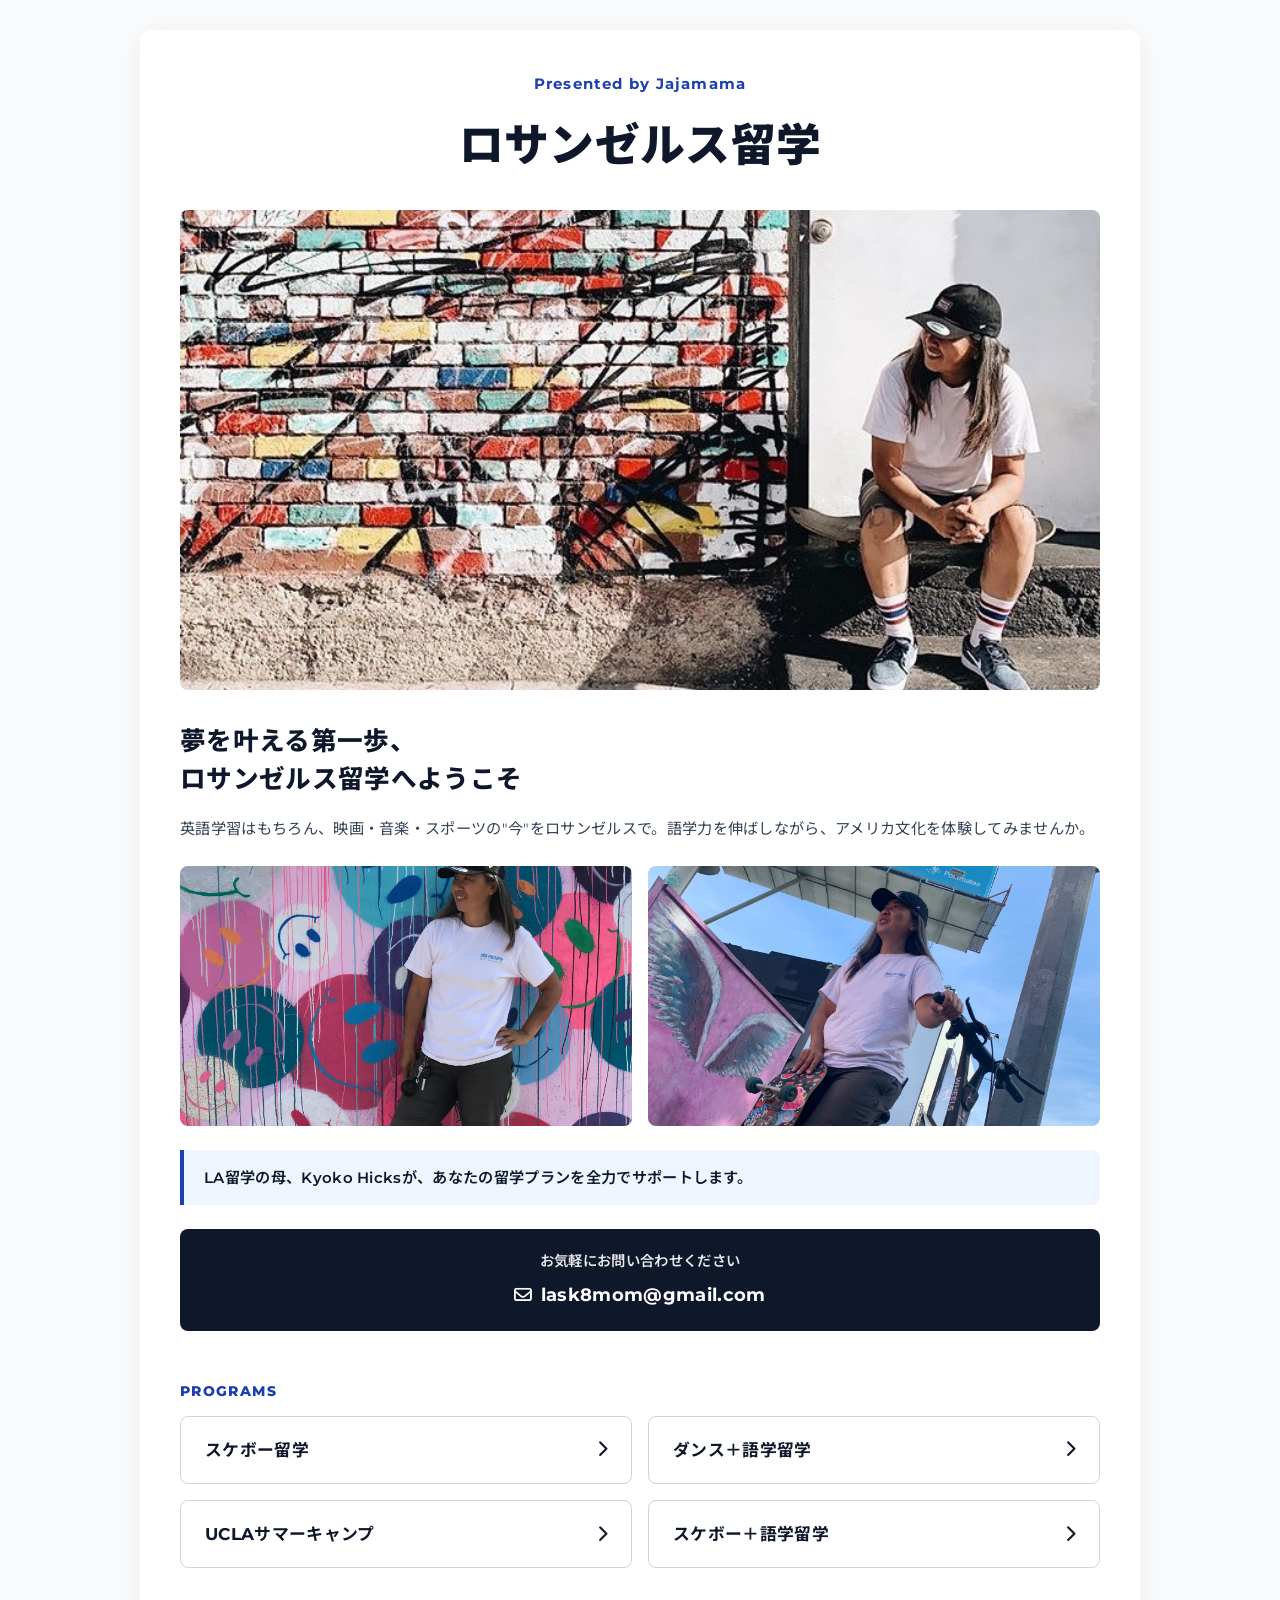
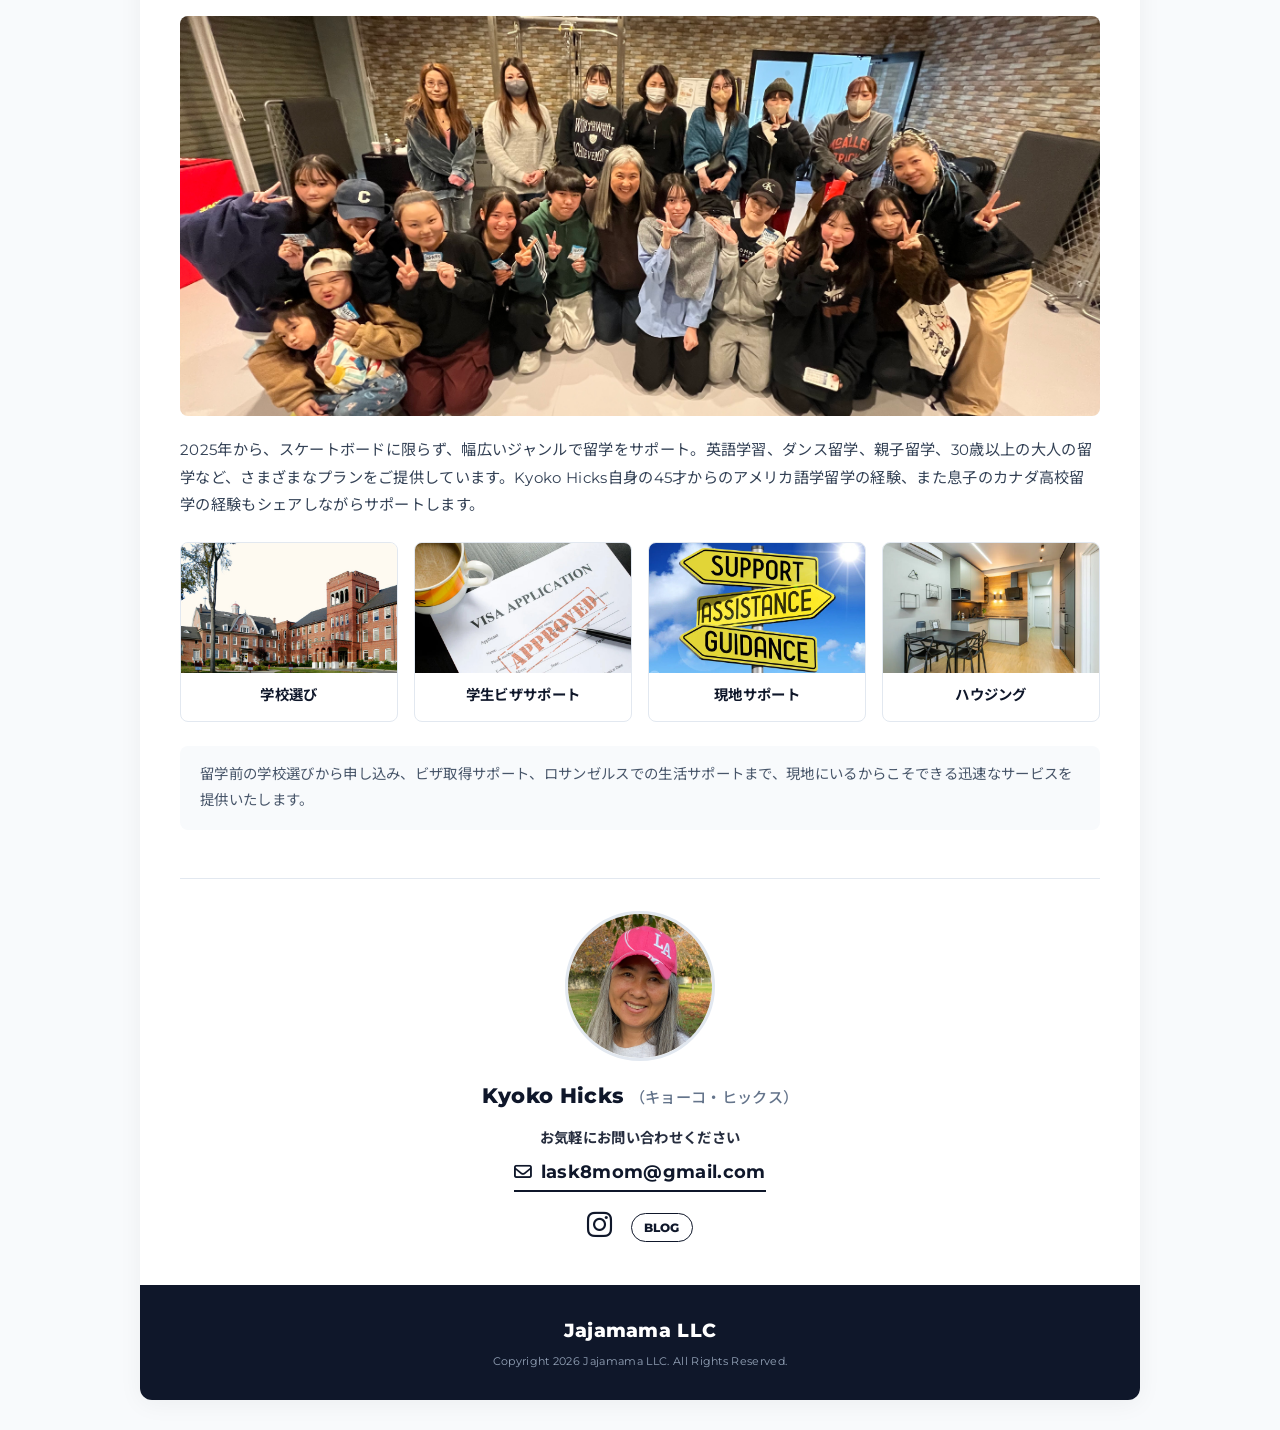
==== commit a346a30e: "2.7" ====
--- a/index.html
+++ b/index.html
@@ -13,8 +13,8 @@
   <!-- FontAwesome (アイコン) -->
   <link rel="stylesheet" href="https://cdnjs.cloudflare.com/ajax/libs/font-awesome/6.4.0/css/all.min.css">
   
-  <!-- キャッシュ防止用パラメータ ?v=5 -->
-  <link rel="stylesheet" href="css/style.css?v=5">
+  <!-- キャッシュ防止用パラメータ ?v=6 -->
+  <link rel="stylesheet" href="css/style.css?v=6">
 </head>
 <body>
 
@@ -54,26 +54,28 @@
       </div>
     </section>
 
-    <!-- プログラム選択ボタン -->
+    <!-- プログラム選択ボタン (2列×2行配置) -->
     <section class="programs">
-      <p class="section-label">PROGRAM</p>
+      <p class="section-label">PROGRAMS</p>
       
-      <a href="#" class="btn-program">
-        <span>スケボー留学</span>
-        <i class="fa-solid fa-chevron-right"></i>
-      </a>
-      <a href="#" class="btn-program">
-        <span>ダンス＋語学留学</span>
-        <i class="fa-solid fa-chevron-right"></i>
-      </a>
-      <a href="#" class="btn-program">
-        <span>UCLAサマーキャンプ</span>
-        <i class="fa-solid fa-chevron-right"></i>
-      </a>
-      <a href="#" class="btn-program">
-        <span>スケボー＋語学留学</span>
-        <i class="fa-solid fa-chevron-right"></i>
-      </a>
+      <div class="programs-grid-wrap">
+        <a href="#" class="btn-program">
+          <span>スケボー留学</span>
+          <i class="fa-solid fa-chevron-right"></i>
+        </a>
+        <a href="#" class="btn-program">
+          <span>ダンス＋語学留学</span>
+          <i class="fa-solid fa-chevron-right"></i>
+        </a>
+        <a href="#" class="btn-program">
+          <span>UCLAサマーキャンプ</span>
+          <i class="fa-solid fa-chevron-right"></i>
+        </a>
+        <a href="#" class="btn-program">
+          <span>スケボー＋語学留学</span>
+          <i class="fa-solid fa-chevron-right"></i>
+        </a>
+      </div>
     </section>
 
     <!-- サポート実績・案内 -->
--- a/css/style.css
+++ b/css/style.css
@@ -34,7 +34,7 @@
    ========================================== */
 .site-container {
   width: 100%;
-  max-width: 1000px; /* PC画面では1000pxまで広げて優雅に表示 */
+  max-width: 1000px;
   margin: 0 auto;
   padding: 20px 16px;
   background-color: #FFFFFF;
@@ -174,7 +174,7 @@
 }
 
 /* ==========================================
-   3. プログラムボタン（PCでは2×2グリッド）
+   3. プログラムボタン（2列×2行グリッド配置）
    ========================================== */
 .programs {
   margin-bottom: 48px;
@@ -189,10 +189,15 @@
   margin-bottom: 12px;
 }
 
+/* 常に2列×2行で並ぶレイアウト */
+.programs-grid-wrap {
+  display: grid;
+  grid-template-columns: repeat(2, 1fr);
+  gap: 10px;
+}
+
 @media (min-width: 768px) {
   .programs-grid-wrap {
-    display: grid;
-    grid-template-columns: 1fr 1fr;
     gap: 16px;
   }
 }
@@ -202,15 +207,21 @@
   justify-content: space-between;
   align-items: center;
   width: 100%;
-  padding: 18px 24px;
+  padding: 16px 14px;
   background-color: #FFFFFF;
   border: 1.5px solid #CBD5E1;
   border-radius: 8px;
-  font-size: 1.05rem;
+  font-size: 0.95rem;
   font-weight: 700;
   color: #0F172A;
-  margin-bottom: 12px;
   transition: all 0.25s ease;
+}
+
+@media (min-width: 768px) {
+  .btn-program {
+    padding: 18px 24px;
+    font-size: 1.05rem;
+  }
 }
 
 .btn-program:hover {
@@ -253,7 +264,7 @@
 
 @media (min-width: 768px) {
   .grid-support {
-    grid-template-columns: repeat(4, 1fr); /* PC時は4つ並び */
+    grid-template-columns: repeat(4, 1fr);
   }
 }
 
